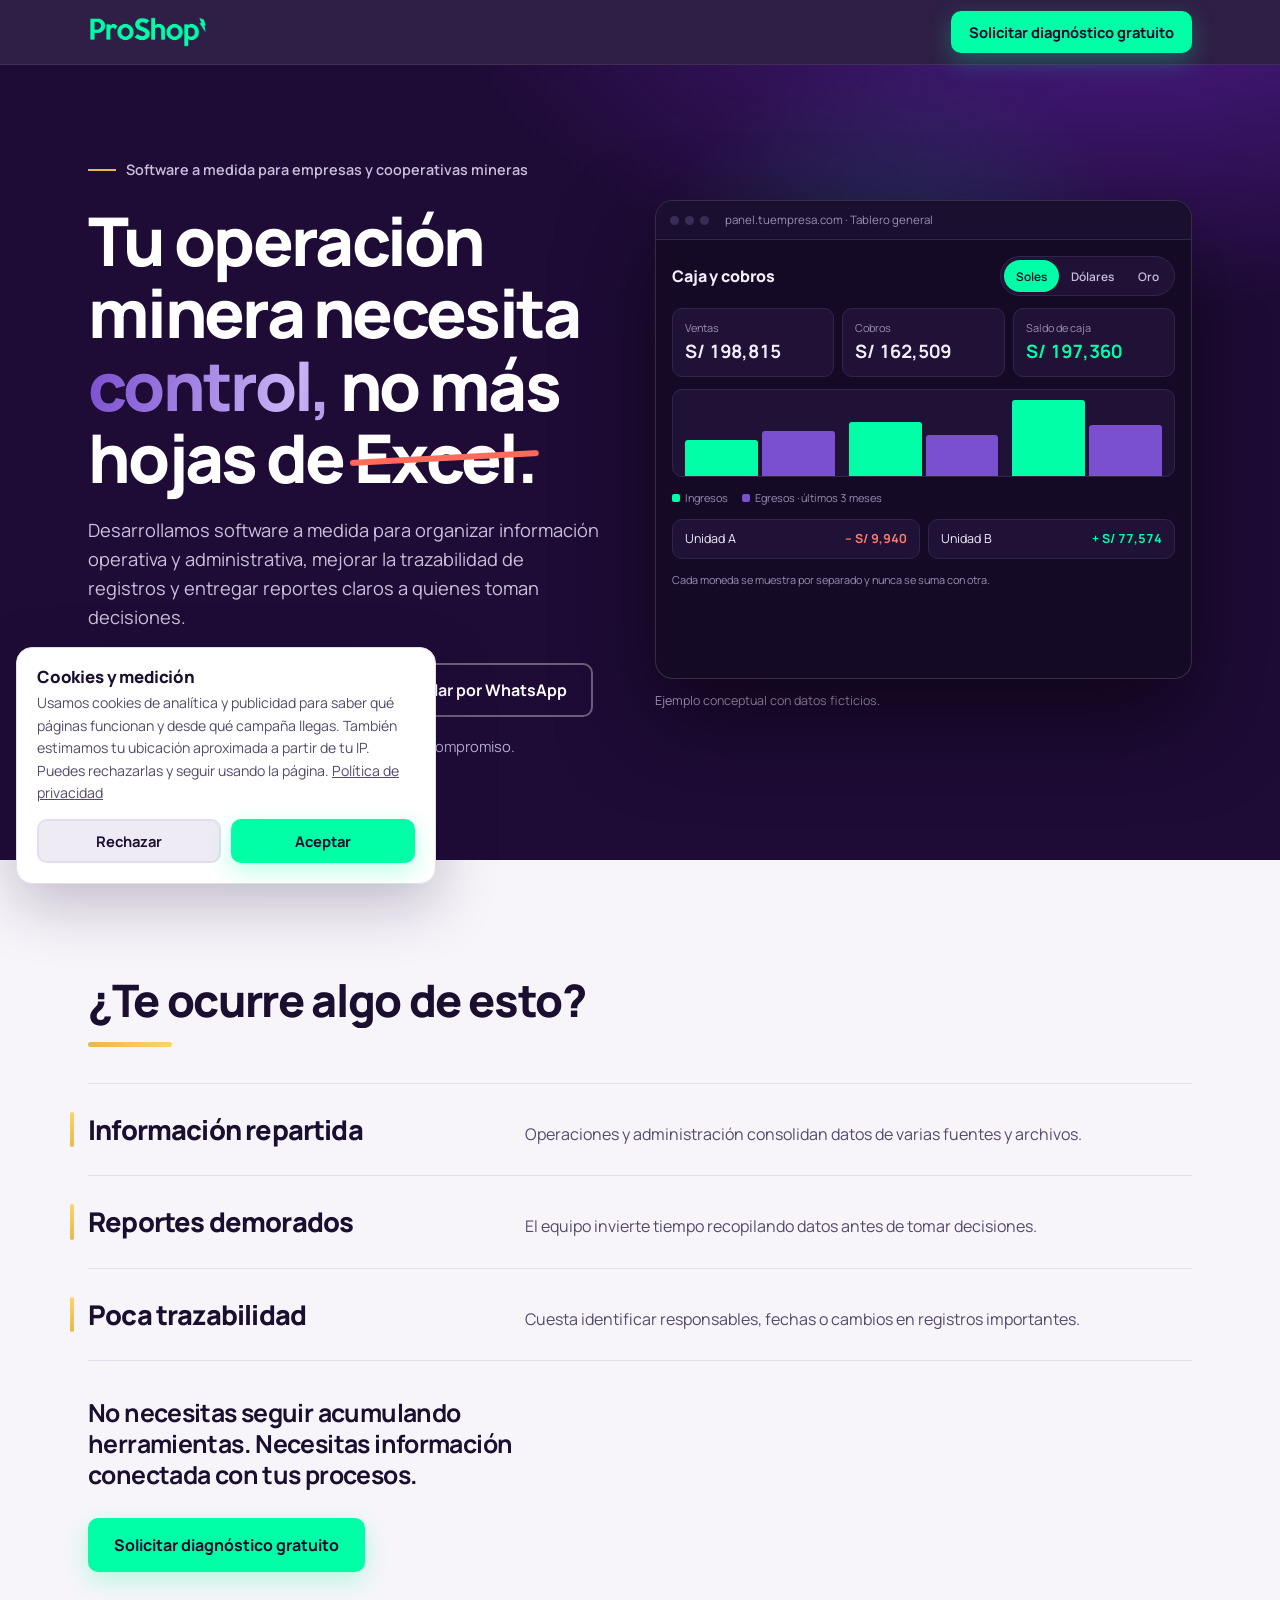
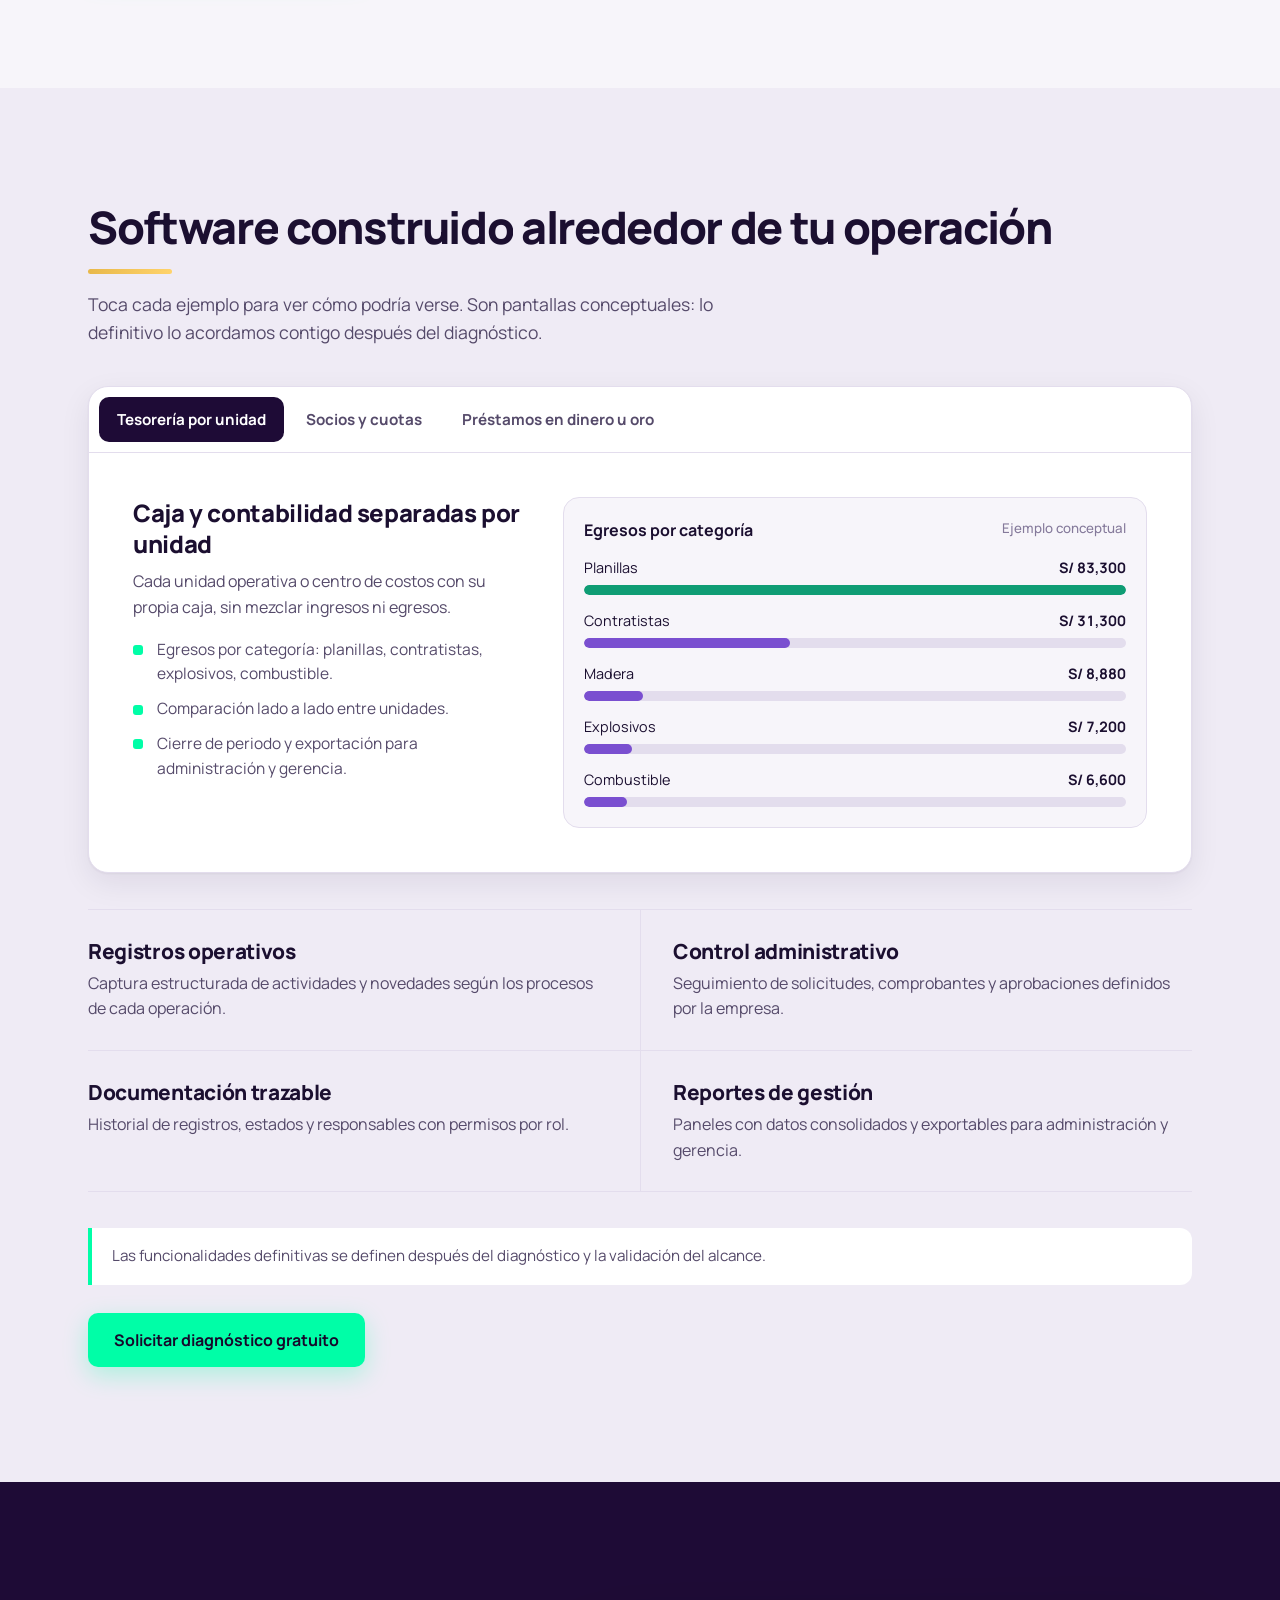
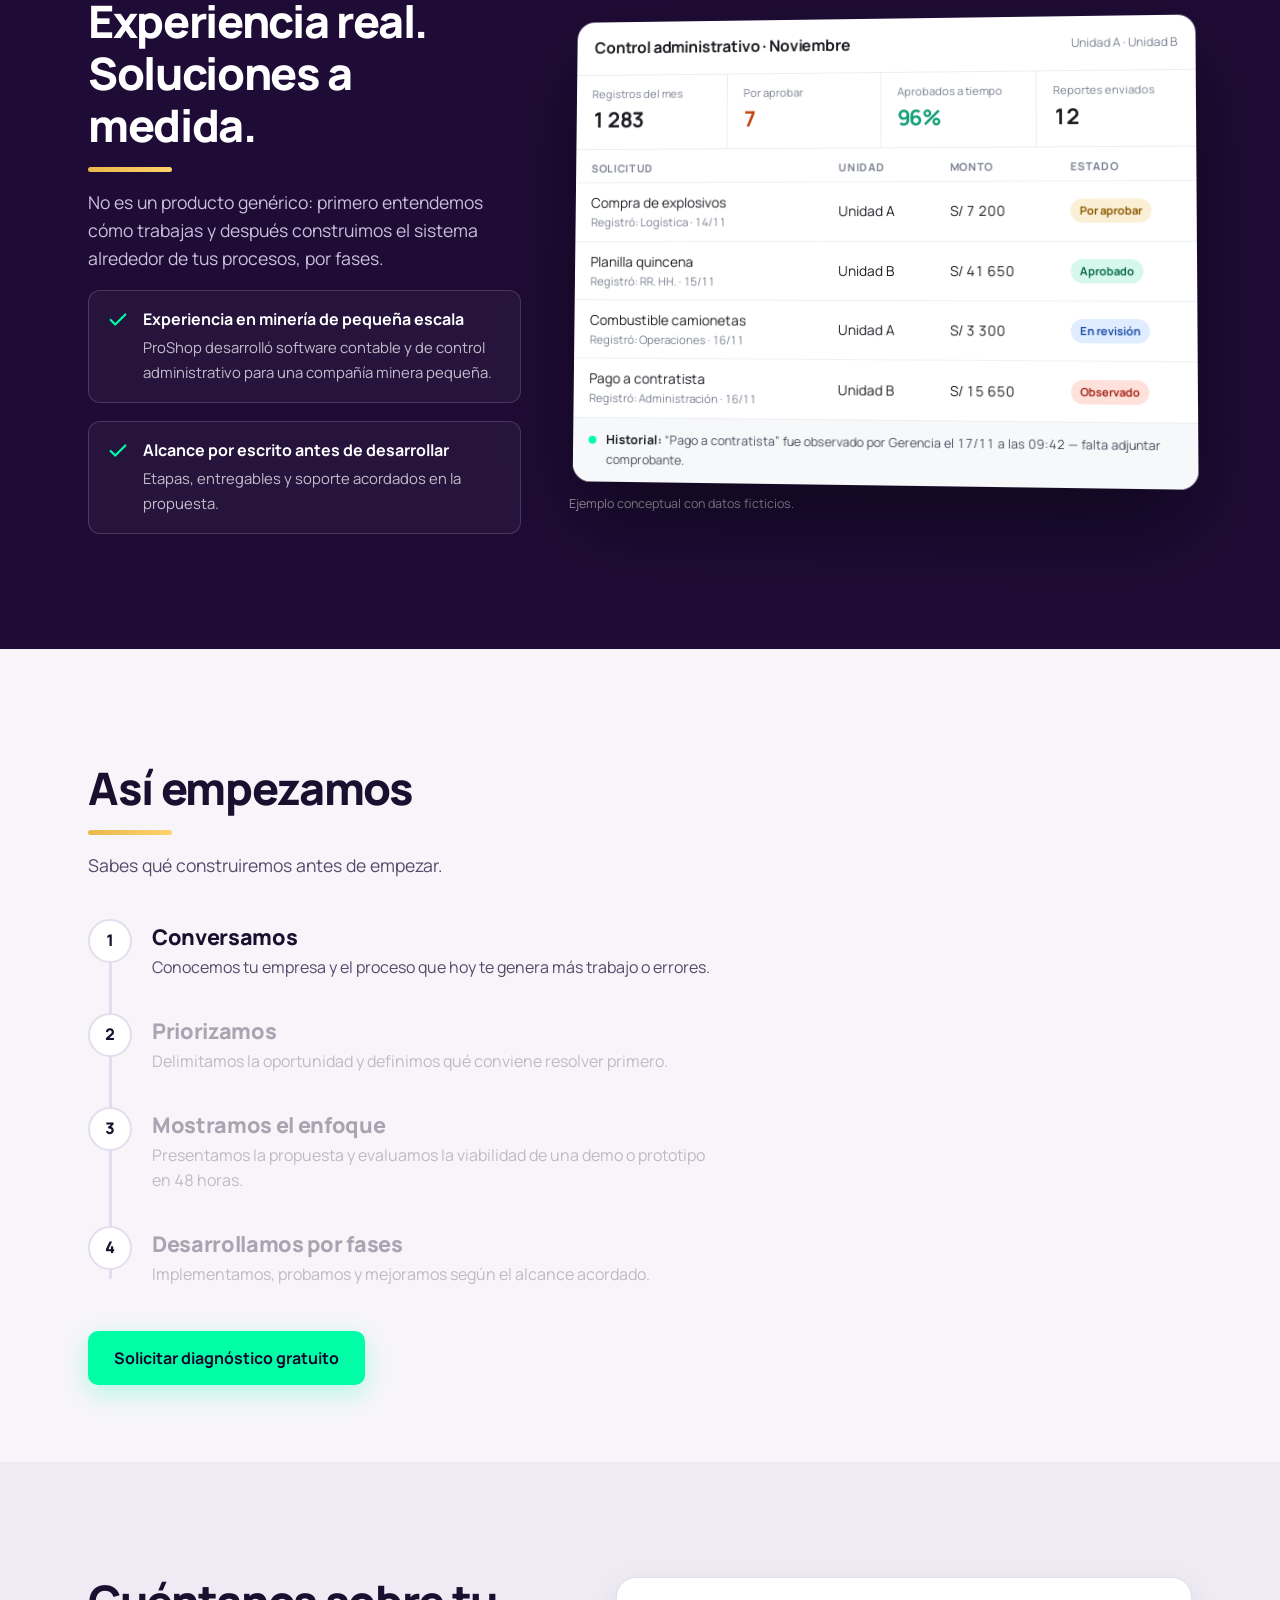
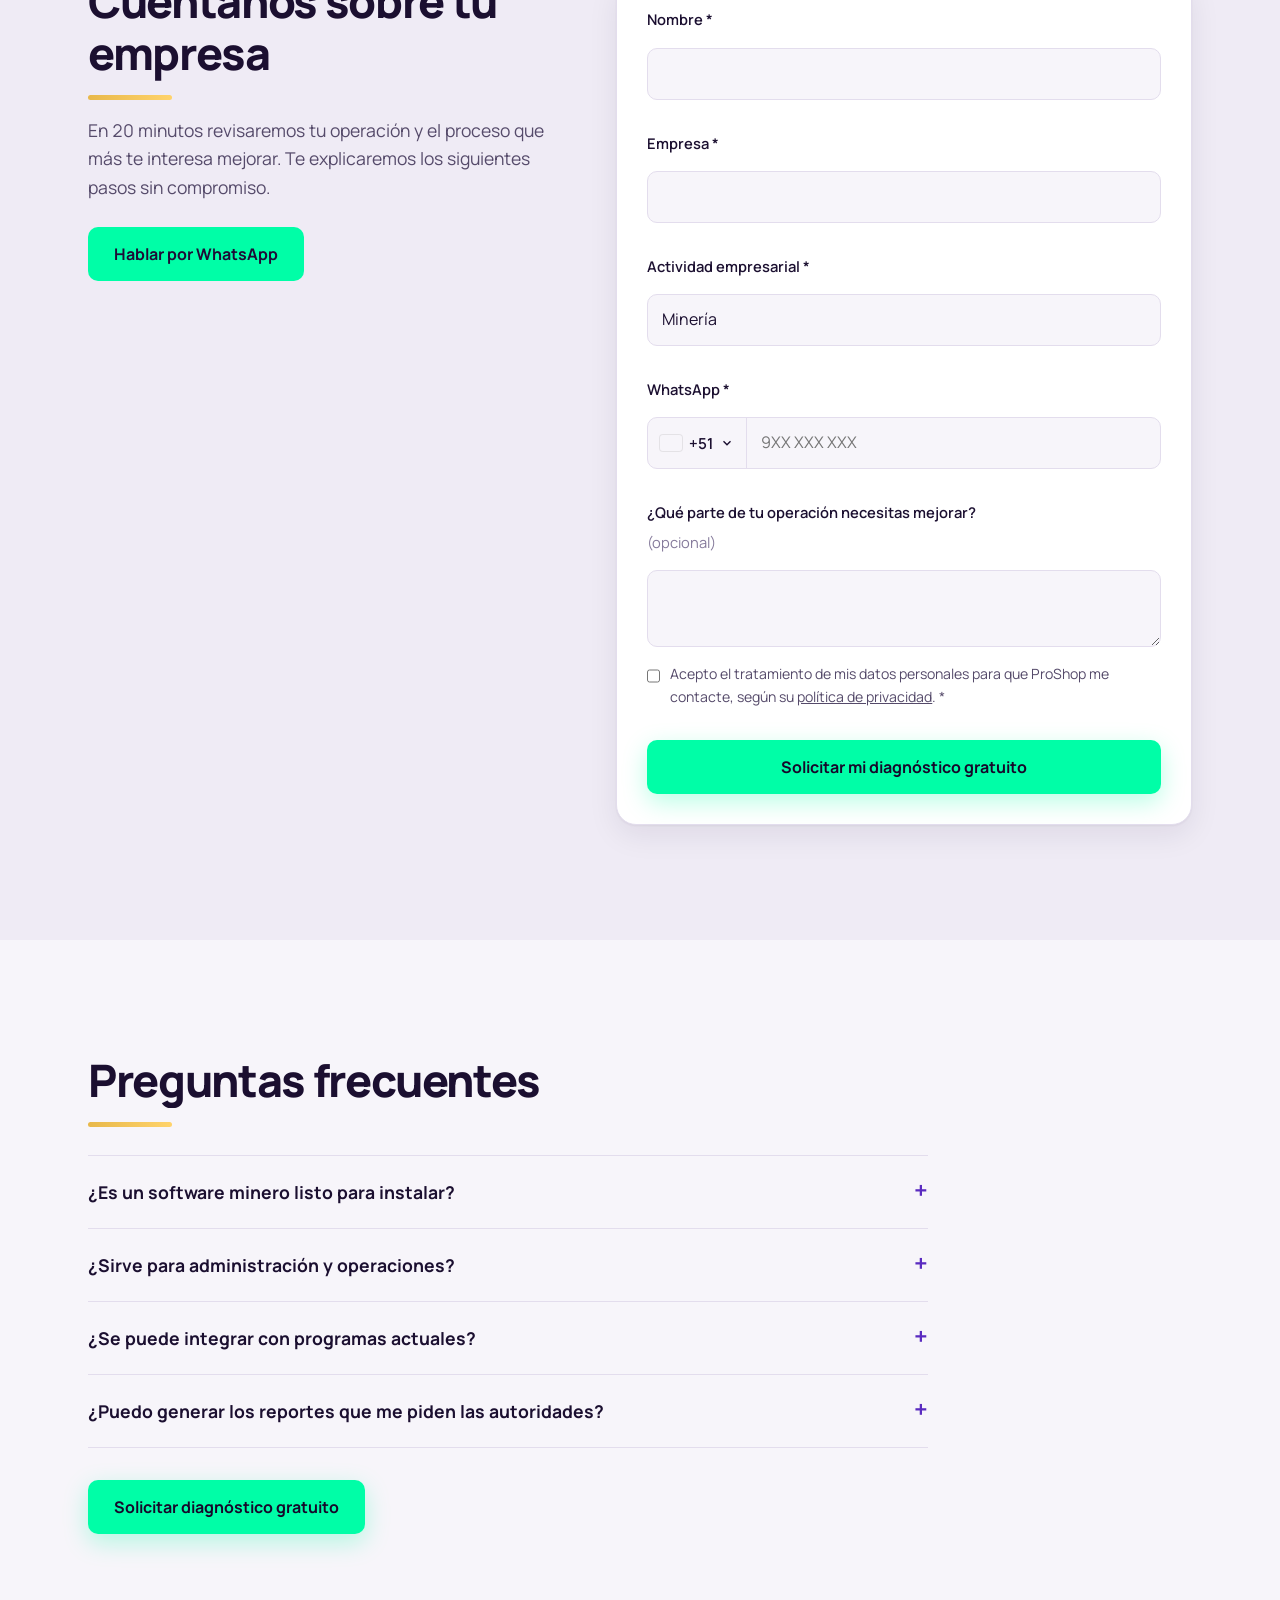
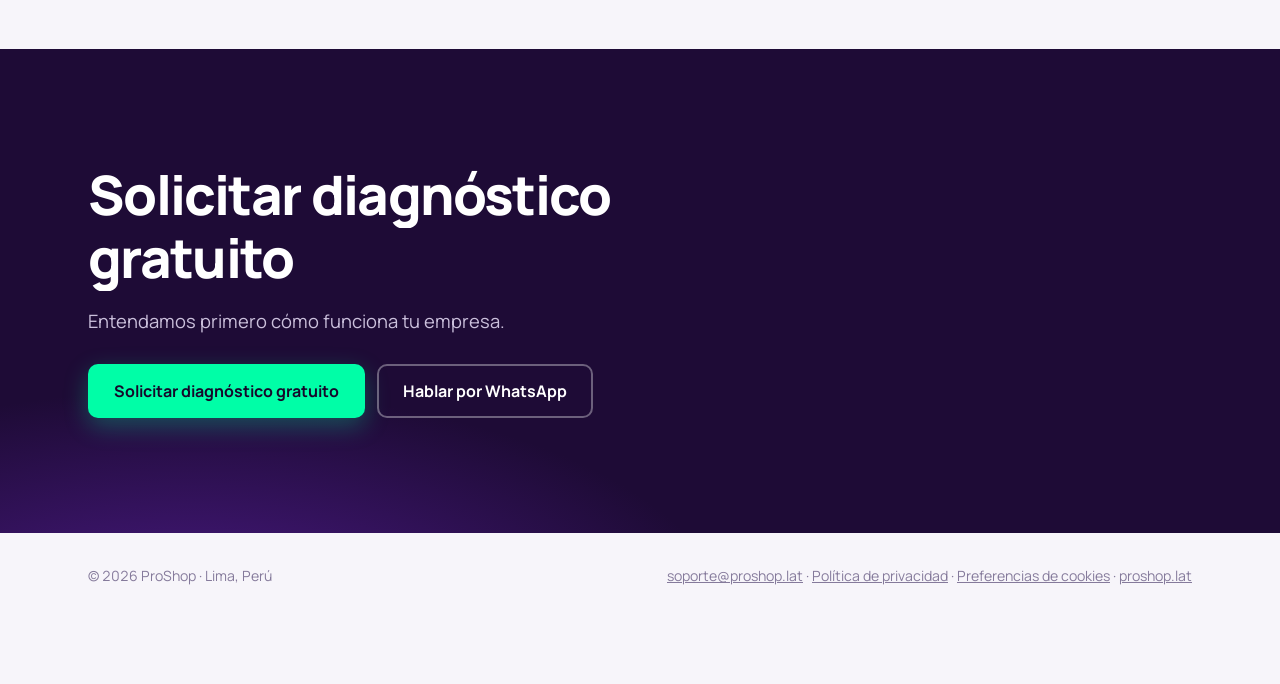
==== landing-mineria/site/index.html @ d6c827fb "Transporte: caso real GoBot; paleta oficial (#00FEA7, lila #CBC0DC) y barra superior verde simple en" ====
<!doctype html>
<html lang="es-PE">
<head>
<meta charset="utf-8">
<meta name="viewport" content="width=device-width, initial-scale=1">
<title>Software a medida para gestión de empresas mineras | ProShop Perú</title>
<meta name="description" content="Digitaliza registros, control administrativo, operaciones y reportes de tu empresa minera con software a medida. Solicita un diagnóstico gratuito.">
<link rel="canonical" href="https://landing-minerias.proshop.lat/">
<meta name="theme-color" content="#1e0b36">
<meta name="color-scheme" content="light">
<meta property="og:title" content="Software a medida para gestión de empresas mineras | ProShop Perú">
<meta property="og:description" content="Registros, control administrativo, trazabilidad y reportes para tu empresa minera. Diagnóstico gratuito de 20 minutos.">
<meta property="og:type" content="website">
<meta property="og:url" content="https://landing-minerias.proshop.lat/">
<meta property="og:locale" content="es_PE">
<link rel="icon" type="image/svg+xml" href="img/favicon.svg">
<link rel="preconnect" href="https://fonts.googleapis.com">
<link rel="preconnect" href="https://fonts.gstatic.com" crossorigin>
<link href="https://fonts.googleapis.com/css2?family=Manrope:wght@400;500;600;700;800&display=swap" rel="stylesheet">
<script>document.documentElement.classList.add('js');</script>
<script type="application/ld+json">
{"@context":"https://schema.org","@graph":[
{"@type":"Organization","name":"ProShop","url":"https://proshop.lat/","logo":"https://proshop.lat/img/logo-proshop.png","areaServed":"PE"},
{"@type":"WebPage","name":"Software a medida para gestión de empresas mineras","url":"https://landing-minerias.proshop.lat/","inLanguage":"es-PE","isPartOf":{"@type":"WebSite","url":"https://proshop.lat/"}},
{"@type":"FAQPage","mainEntity":[
{"@type":"Question","name":"¿Es un software minero listo para instalar?","acceptedAnswer":{"@type":"Answer","text":"No es una solución genérica: evaluamos procesos y proponemos un sistema adaptado a cada empresa."}},
{"@type":"Question","name":"¿Sirve para administración y operaciones?","acceptedAnswer":{"@type":"Answer","text":"Podemos definir módulos para ambas áreas según prioridades, accesos y datos disponibles."}},
{"@type":"Question","name":"¿Se puede integrar con programas actuales?","acceptedAnswer":{"@type":"Answer","text":"La factibilidad depende de los programas existentes y de sus mecanismos de integración."}},
{"@type":"Question","name":"¿Puedo generar los reportes que me piden las autoridades?","acceptedAnswer":{"@type":"Answer","text":"Sí, diseñamos reportes con la información y el formato que necesitas presentar. En el diagnóstico revisamos cuáles son y los incluimos en el alcance."}}]}]}
</script>
<style>
:root{
  color-scheme: light;
  --purple:#1e0b36; --purple-2:#2c1052; --purple-3:#4b1a86;
  --paper:light-dark(#f7f5fa,#150a26); --paper-2:light-dark(#efebf5,#1b0f30);
  --card:light-dark(#ffffff,#1f1236); --ink:light-dark(#1b0f30,#f3eefa);
  --ink-2:light-dark(#554a6a,#c7bcd9); --ink-3:light-dark(#857a9b,#9a8eb2);
  --rule:light-dark(#e3dded,#31254a);
  --accent:#00fea7; --accent-ink:light-dark(#5a2bc0,#00fea7); --on-accent:#16082b;
  --mint:light-dark(#0f9d74,#00fea7); --danger:light-dark(#c0392b,#ff7a6b);
  --gold:light-dark(#9a6b00,#f0c25a); --gold-fill:#e8b84a;
  --sans:'Manrope',system-ui,-apple-system,'Segoe UI',sans-serif;
  --shell:1200px; --gutter:clamp(20px,4vw,48px); --sec-y:clamp(64px,9vw,120px);
  --r-card:16px; --r-md:12px; --r-btn:10px; --r-pill:999px;
  --sombra:0 1px 2px rgba(30,11,54,.05),0 10px 30px rgba(30,11,54,.08);
  --ease:cubic-bezier(.2,.7,.2,1);
}
*{box-sizing:border-box;margin:0}
html{scroll-behavior:smooth;scroll-padding-top:76px}
body{font-family:var(--sans);background:var(--paper);color:var(--ink);line-height:1.6;-webkit-font-smoothing:antialiased;font-variant-numeric:tabular-nums}
img,svg{max-width:100%;display:block}
a{color:inherit}
.hero-grid>*,.form-wrap>*,.panel>*,.trust-grid>*{min-width:0}
.shell{max-width:var(--shell);margin:0 auto;padding:0 var(--gutter)}
section{padding:var(--sec-y) 0}
h1,h2,h3{line-height:1.08;letter-spacing:-.03em;font-weight:800}
h1{font-size:clamp(2.3rem,5.6vw,4.2rem);letter-spacing:-.04em}
h2{font-size:clamp(1.8rem,3.8vw,2.8rem);margin-bottom:16px}
h3{font-size:1.12rem;letter-spacing:-.015em;line-height:1.3}
.lead{color:var(--ink-2);font-size:1.1rem;max-width:60ch}
.btn{display:inline-flex;align-items:center;justify-content:center;gap:8px;font:700 1rem var(--sans);padding:14px 24px;border-radius:var(--r-btn);border:2px solid transparent;cursor:pointer;text-decoration:none;transition:transform .18s var(--ease),box-shadow .18s,background .18s;min-height:48px}
.btn:hover{transform:translateY(-2px)}
.btn:active{transform:translateY(0)}
:focus-visible{outline:3px solid var(--accent);outline-offset:3px}
.btn-primary{background:var(--accent);color:var(--on-accent);box-shadow:0 8px 24px rgba(0,254,167,.28)}
.btn-primary:hover{box-shadow:0 12px 32px rgba(0,254,167,.4)}
.btn-ghost{border-color:rgba(255,255,255,.35);color:#fff}
.btn-ghost:hover{background:rgba(255,255,255,.08)}
.btn-wa{background:#00fea7;color:#1e0b36}
.btn[disabled]{opacity:.6;cursor:progress;transform:none}

/* ---------- header ---------- */
header.top{position:sticky;top:0;z-index:50;background:rgba(30,11,54,.92);backdrop-filter:blur(10px);border-bottom:1px solid rgba(255,255,255,.08)}
.top .shell{display:flex;align-items:center;justify-content:space-between;height:64px}
.top img{height:30px;width:auto}
.top .btn{padding:9px 16px;min-height:40px;font-size:.92rem}

/* ---------- hero ---------- */
.hero{background:radial-gradient(1100px 520px at 88% -10%,var(--purple-3),transparent 62%),var(--purple);color:#fff;padding:clamp(48px,7vw,88px) 0 clamp(56px,8vw,104px);overflow:hidden}
.hero-grid{display:grid;gap:56px;grid-template-columns:1fr 1.05fr;align-items:center}
.hero .tag{display:inline-flex;align-items:center;gap:10px;font-size:.9rem;font-weight:600;color:#cbc0dc;margin-bottom:22px}
.hero .tag::before{content:"";width:28px;height:2px;background:var(--gold-fill)}
.hero p.sub{margin:22px 0 30px;color:#cbc0dc;font-size:1.14rem;max-width:52ch}
.cta-row{display:flex;flex-wrap:wrap;gap:12px}
.micro{margin-top:18px;font-size:.92rem;color:#b9abd2}

/* hero stage: Excel -> tablero */
.stage{position:relative;width:100%;aspect-ratio:1.12/1;min-height:360px}
.dash,.chaos{position:absolute;inset:0;border-radius:18px;overflow:hidden}
.dash{background:#150a26;border:1px solid rgba(255,255,255,.14);box-shadow:0 40px 90px rgba(0,0,0,.5);color:#f3eefa;display:flex;flex-direction:column}
.bar{display:flex;align-items:center;gap:6px;padding:10px 14px;background:#1b0f30;border-bottom:1px solid #31254a;flex:none}
.bar i{width:9px;height:9px;border-radius:50%;background:#3a2c57}
.bar span{margin-left:10px;color:#9a8eb2;font-size:.72rem}
.dash-body{padding:16px;display:grid;gap:12px;flex:1;align-content:start}
.dash-head{display:flex;justify-content:space-between;align-items:center;gap:10px;flex-wrap:wrap}
.dash-head h2{font-size:1rem;margin:0;letter-spacing:-.01em}
.seg{display:inline-flex;background:#1f1236;border:1px solid #31254a;border-radius:var(--r-pill);padding:3px}
.seg button{font:600 .74rem var(--sans);color:#c7bcd9;background:none;border:0;border-radius:var(--r-pill);padding:6px 12px;cursor:pointer;min-height:32px;transition:background .2s,color .2s}
.seg button[aria-pressed="true"]{background:var(--accent);color:var(--on-accent)}
.seg button[data-cur="oro"][aria-pressed="true"]{background:var(--gold-fill)}
.kpis{display:grid;grid-template-columns:repeat(3,1fr);gap:8px}
.kpi{background:#1f1236;border:1px solid #31254a;border-radius:10px;padding:10px 12px}
.kpi small{display:block;color:#9a8eb2;font-size:.68rem}
.kpi b{font-size:clamp(.92rem,1.5vw,1.15rem);display:block;white-space:nowrap}
.kpi b.pos{color:var(--accent)}
.kpi b.au{color:var(--gold-fill)}
.chart{display:flex;align-items:flex-end;gap:14px;height:88px;padding:10px 12px 0;background:#1f1236;border:1px solid #31254a;border-radius:10px}
.chart div{flex:1;display:flex;gap:4px;align-items:flex-end;height:100%}
.chart span{flex:1;border-radius:3px 3px 0 0;background:var(--accent);height:0;transition:height .9s var(--ease)}
.chart span+span{background:#7a4fd0}
.units{display:grid;grid-template-columns:1fr 1fr;gap:8px}
.unit{display:flex;justify-content:space-between;gap:8px;background:#1f1236;border:1px solid #31254a;border-radius:10px;padding:9px 12px;font-size:.78rem}
.unit em{font-style:normal;font-weight:700;color:var(--accent)}
.unit em.neg{color:#ff7a6b}
.note-dash{font-size:.68rem;color:#9a8eb2}
.legend{display:flex;gap:14px;font-size:.68rem;color:#9a8eb2}
.legend i{display:inline-block;width:8px;height:8px;border-radius:2px;margin-right:5px;background:var(--accent)}
.legend i+i,.legend span+span i{background:#7a4fd0}

.chaos{display:none;background:#f4f2ee;color:#2a2a2a;border:1px solid #cfcac1;box-shadow:0 30px 70px rgba(0,0,0,.4);font:500 .72rem/1.35 Calibri,'Segoe UI',Arial,sans-serif;z-index:2}
.js .chaos{display:block}
.stage.play .chaos{animation:wipe 1.25s var(--ease) .9s forwards}
.chaos .xl-bar{background:#217346;color:#fff;padding:7px 12px;font-weight:600;display:flex;justify-content:space-between}
.chaos table{border-collapse:collapse;width:100%;table-layout:fixed}
.chaos th{background:#e6e3dc;border:1px solid #cfcac1;font-weight:600;padding:3px;color:#555}
.chaos td{border:1px solid #d6d1c7;padding:4px 6px;white-space:nowrap;overflow:hidden;text-overflow:ellipsis}
.chaos td.n{text-align:right}
.chaos .ref{color:#c0392b;font-weight:700}
.stage.play .chaos .ref{animation:shake .35s linear 0s 3}
.chaos .hl{background:#fff2a8}
.chaos .red{background:#ffd9d4}
.chaos .gr{background:#d9ecd9}
.chaos .sticky{position:absolute;right:16px;bottom:18px;width:150px;background:#ffe36e;color:#4a3b00;padding:10px 12px;font:600 .78rem/1.3 'Segoe UI',Arial,sans-serif;box-shadow:3px 6px 12px rgba(0,0,0,.25);transform:rotate(4deg)}
.chaos .sticky2{right:auto;left:18px;bottom:46px;transform:rotate(-3deg);background:#ffc6bf;color:#5b1810}
.scan{display:none}
.js .scan{display:block;position:absolute;top:-4%;bottom:-4%;left:0;width:3px;background:var(--accent);box-shadow:0 0 24px 6px rgba(0,254,167,.7);z-index:3;opacity:0}
.stage.play .scan{animation:scan 1.25s var(--ease) .9s forwards}
@keyframes wipe{to{clip-path:inset(0 0 0 100%)}}
@keyframes scan{0%{left:0;opacity:1}95%{opacity:1}100%{left:100%;opacity:0}}
/* vuelta: la línea regresa de derecha a izquierda y el Excel reaparece */
.stage.back .chaos{animation:unwipe 1.25s var(--ease) forwards}
.stage.back .scan{animation:scanback 1.25s var(--ease) forwards}
@keyframes unwipe{from{clip-path:inset(0 0 0 100%)}to{clip-path:inset(0 0 0 0)}}
@keyframes scanback{0%{left:100%;opacity:1}95%{opacity:1}100%{left:0;opacity:0}}
@keyframes shake{0%,100%{transform:translateX(0)}25%{transform:translateX(-1.5px)}75%{transform:translateX(1.5px)}}
.js .chaos{clip-path:inset(0 0 0 0)}
.stage-cap{margin-top:12px;font-size:.78rem;color:#b9abd2}

/* ---------- problems ---------- */
.problems{display:grid;gap:0;margin-top:36px;border-top:1px solid var(--rule)}
.prob{display:grid;grid-template-columns:minmax(0,.9fr) minmax(0,1.4fr) auto;gap:24px;align-items:baseline;padding:28px 0;border-bottom:1px solid var(--rule)}
.prob h3{font-size:clamp(1.25rem,2.2vw,1.7rem);letter-spacing:-.03em}
.prob p{color:var(--ink-2)}
.prob .cell{font:600 .8rem 'Consolas','Courier New',monospace;color:var(--danger);border:1px solid var(--danger);padding:3px 9px;border-radius:4px;white-space:nowrap}
.closing{margin-top:36px;font-weight:700;font-size:clamp(1.2rem,2.2vw,1.55rem);max-width:30ch;letter-spacing:-.025em;line-height:1.25}

/* ---------- explorer ---------- */
.alt{background:var(--paper-2)}
.explorer{margin-top:40px;background:var(--card);border:1px solid var(--rule);border-radius:20px;box-shadow:var(--sombra);overflow:hidden}
.tabs{display:flex;gap:4px;padding:10px;border-bottom:1px solid var(--rule);overflow-x:auto;scrollbar-width:none}
.tabs button{font:700 .95rem var(--sans);padding:12px 18px;border-radius:var(--r-btn);border:0;background:none;color:var(--ink-2);cursor:pointer;white-space:nowrap;min-height:44px;transition:background .2s,color .2s}
.tabs button[aria-selected="true"]{background:var(--purple);color:#fff}
.panel{display:grid;grid-template-columns:.8fr 1.2fr;gap:40px;padding:clamp(22px,4vw,44px);align-items:start}
.panel[hidden]{display:none}
.panel h3{font-size:1.5rem;margin-bottom:10px}
.panel p{color:var(--ink-2)}
.panel ul{list-style:none;padding:0;margin-top:16px;display:grid;gap:10px}
.panel li{padding-left:24px;position:relative;color:var(--ink-2);font-size:.97rem}
.panel li::before{content:"";position:absolute;left:0;top:.55em;width:10px;height:10px;border-radius:3px;background:var(--accent)}
.sim{background:var(--paper);border:1px solid var(--rule);border-radius:var(--r-card);padding:20px}
.sim-title{font-weight:700;margin-bottom:12px;display:flex;justify-content:space-between;gap:8px;flex-wrap:wrap}
.sim-title small{font-weight:500;color:var(--ink-3)}
.bars-h{display:grid;gap:14px}
.bh{display:grid;gap:6px;font-size:.9rem}
.bh-top{display:flex;justify-content:space-between;gap:8px}
.bh-top b{font-weight:700}
.track{height:10px;border-radius:99px;background:var(--rule);overflow:hidden}
.fill{height:100%;width:0;border-radius:99px;background:var(--mint);transition:width 1s var(--ease)}
.fill.au{background:var(--gold-fill)}
.fill.wa{background:#7a4fd0}
.loan-form{display:grid;grid-template-columns:repeat(2,1fr);gap:12px}
.loan-form label{display:grid;gap:5px;font-weight:600;font-size:.82rem}
.loan-form input,.loan-form select{font:inherit;padding:10px 12px;border-radius:var(--r-btn);border:1px solid var(--rule);background:var(--card);color:var(--ink);min-height:44px;width:100%}
.sum{display:grid;grid-template-columns:repeat(3,1fr);gap:10px;margin:16px 0 8px}
.sum div{background:var(--card);border:1px solid var(--rule);border-radius:10px;padding:10px 12px}
.sum small{display:block;font-size:.72rem;color:var(--ink-3)}
.sum b{font-size:1.02rem;font-variant-numeric:tabular-nums}
.sum b.au{color:var(--gold)}
.tbl{width:100%;border-collapse:collapse;font-size:.85rem}
.tbl th{text-align:right;font-weight:600;color:var(--ink-3);padding:6px 4px;border-bottom:1px solid var(--rule)}
.tbl th:first-child,.tbl td:first-child{text-align:left}
.tbl td{text-align:right;padding:7px 4px;border-bottom:1px solid var(--rule)}
.tbl tbody tr{animation:rowin .4s var(--ease) both}
@keyframes rowin{from{opacity:0;transform:translateY(6px)}to{opacity:1;transform:none}}
.concept{margin-top:12px;font-size:.78rem;color:var(--ink-3)}
.note{margin-top:36px;padding:16px 20px;border-left:4px solid var(--accent);background:var(--card);border-radius:0 var(--r-md) var(--r-md) 0;color:var(--ink-2);font-size:.95rem}

/* ---------- modules ---------- */
.mods{display:grid;grid-template-columns:repeat(2,1fr);gap:0;margin-top:36px;border-top:1px solid var(--rule)}
.mod{padding:28px 32px 28px 0;border-bottom:1px solid var(--rule)}
.mod:nth-child(even){padding:28px 0 28px 32px;border-left:1px solid var(--rule)}
.mod h3{font-size:1.3rem;margin-bottom:6px}
.mod p{color:var(--ink-2)}

/* ---------- trust ---------- */
.trust{background:var(--purple);color:#fff}
.trust .lead{color:#cbc0dc}
.trust-grid{display:grid;grid-template-columns:1.2fr .8fr;gap:56px;align-items:center}
.trust ul{list-style:none;padding:0;display:grid;gap:14px}
.trust li{display:flex;gap:14px;align-items:flex-start;padding:16px 18px;border:1px solid rgba(255,255,255,.14);border-radius:var(--r-md);color:#e6ddf5}
.trust li svg{flex:none;width:22px;height:22px;color:var(--accent);margin-top:2px}
.badge{display:inline-block;margin-top:22px;font-size:.8rem;padding:6px 14px;border-radius:var(--r-pill);border:1px solid rgba(255,255,255,.25);color:#cbc0dc}

/* ---------- timeline ---------- */
.timeline{position:relative;margin-top:44px;display:grid;gap:36px;padding-left:64px}
.timeline::before,.timeline .line{content:"";position:absolute;left:21px;top:8px;bottom:8px;width:3px;border-radius:3px}
.timeline::before{background:var(--rule)}
.timeline .line{background:var(--accent);height:0;bottom:auto;transition:height .15s linear}
.tstep{position:relative}
.tstep .n{position:absolute;left:-64px;top:-4px;width:44px;height:44px;border-radius:50%;background:var(--card);border:2px solid var(--rule);display:grid;place-items:center;font-weight:800;transition:background .3s,border-color .3s,color .3s}
.tstep.on .n{background:var(--accent);border-color:var(--accent);color:var(--on-accent)}
.tstep h3{font-size:1.35rem;margin-bottom:4px}
.tstep p{color:var(--ink-2);max-width:56ch}

/* ---------- form ---------- */
.form-wrap{display:grid;grid-template-columns:.9fr 1.1fr;gap:56px;align-items:start}
form,.thanks{background:var(--card);border:1px solid var(--rule);border-radius:20px;padding:30px;box-shadow:var(--sombra)}
form{display:grid;gap:16px}
label{font-weight:600;font-size:.92rem;display:grid;gap:6px}
label .opt{font-weight:400;color:var(--ink-3)}
form input,form select,form textarea{font:inherit;padding:12px 14px;border-radius:var(--r-btn);border:1px solid var(--rule);background:var(--paper);color:var(--ink);width:100%;min-height:48px;transition:border-color .2s,box-shadow .2s}
form input:focus,form textarea:focus{border-color:var(--accent);box-shadow:0 0 0 3px rgba(0,254,167,.25);outline:none}
textarea{min-height:96px;resize:vertical}
form input[aria-invalid="true"]{border-color:var(--danger)}
.check{display:flex;gap:10px;align-items:flex-start;font-weight:400;font-size:.88rem;color:var(--ink-2)}
.check input{width:20px;min-height:20px;margin-top:3px;accent-color:#00fea7}
.err{color:var(--danger);font-size:.84rem;min-height:0}
.hp{position:absolute;left:-9999px;width:1px;height:1px;overflow:hidden}
.msg{padding:14px 16px;border-radius:var(--r-md);font-size:.95rem;display:none}
.msg.bad{display:block;background:rgba(192,57,43,.1);border:1px solid var(--danger)}
.thanks[hidden]{display:none}
.thanks h3{font-size:1.6rem;margin-bottom:8px}
.thanks p{color:var(--ink-2);margin-bottom:18px}
.thanks ol{margin:0 0 22px 20px;color:var(--ink-2);display:grid;gap:6px}
.wa-side{margin-top:26px}
.checkmark{width:56px;height:56px;margin-bottom:16px}
.checkmark circle{fill:none;stroke:var(--mint);stroke-width:3;stroke-dasharray:151;stroke-dashoffset:151;animation:draw .6s var(--ease) forwards}
.checkmark path{fill:none;stroke:var(--mint);stroke-width:4;stroke-linecap:round;stroke-linejoin:round;stroke-dasharray:40;stroke-dashoffset:40;animation:draw .4s var(--ease) .5s forwards}
@keyframes draw{to{stroke-dashoffset:0}}

/* ---------- faq ---------- */
.faq{max-width:840px}
details{border-bottom:1px solid var(--rule);padding:0}
details:first-of-type{border-top:1px solid var(--rule)}
summary{cursor:pointer;font-weight:700;font-size:1.1rem;padding:22px 0;list-style:none;display:flex;justify-content:space-between;gap:16px}
summary::-webkit-details-marker{display:none}
summary::after{content:"+";font-size:1.5rem;line-height:1;color:var(--accent-ink);transition:transform .25s var(--ease)}
details[open] summary::after{transform:rotate(45deg)}
details p{padding:0 0 22px;color:var(--ink-2);max-width:62ch}

/* ---------- final ---------- */
.last{background:radial-gradient(900px 400px at 15% 120%,var(--purple-3),transparent 60%),var(--purple);color:#fff}
.last h2{font-size:clamp(2rem,4.6vw,3.4rem);max-width:16ch}
.last p{color:#cbc0dc;margin:10px 0 28px;font-size:1.15rem}
footer{padding:32px 0 96px;color:var(--ink-3);font-size:.88rem}
footer .shell{display:flex;flex-wrap:wrap;gap:12px 28px;justify-content:space-between}

.sticky-cta{position:fixed;left:0;right:0;bottom:0;z-index:60;display:none;gap:10px;padding:10px 14px;background:rgba(30,11,54,.96);backdrop-filter:blur(8px);border-top:1px solid rgba(255,255,255,.12);transition:transform .3s var(--ease)}
.sticky-cta.hide{transform:translateY(110%)}
.sticky-cta .btn{flex:1;padding:12px 10px;font-size:.95rem}

/* ---------- banner de cookies ---------- */
.cookie{position:fixed;left:16px;bottom:16px;z-index:70;max-width:420px;background:var(--card);color:var(--ink);border:1px solid var(--rule);border-radius:var(--r-card);box-shadow:0 20px 60px rgba(30,11,54,.25);padding:20px;display:none}
.cookie.show{display:block;animation:rowin .35s var(--ease) both}
.cookie h2{font-size:1.05rem;margin:0 0 6px;letter-spacing:-.01em}
.cookie p{font-size:.88rem;color:var(--ink-2);margin-bottom:14px}
.cookie .row{display:flex;gap:10px}
.cookie .btn{flex:1;padding:10px 14px;min-height:44px;font-size:.92rem}
.cookie .btn-no{background:var(--paper-2);color:var(--ink);border-color:var(--rule)}
.linkish{background:none;border:0;font:inherit;color:inherit;text-decoration:underline;cursor:pointer;padding:0}
@media (max-width:640px){.cookie{left:10px;right:10px;bottom:80px;max-width:none}}
@media (max-width:960px){
  .hero-grid,.form-wrap,.panel,.trust-grid{grid-template-columns:minmax(0,1fr)}
  .stage{min-height:430px}
  .prob{grid-template-columns:1fr;gap:8px}
  .prob .cell{justify-self:start}
  .mods{grid-template-columns:1fr}
  .mod,.mod:nth-child(even){padding:24px 0;border-left:0}
}
@media (max-width:640px){
  .sticky-cta{display:flex}
  .top .btn{display:none}
  .cta-row .btn{width:100%}
  .seg button{padding:6px 9px;font-size:.7rem}
  .dash-body{padding:12px;gap:10px}
  .kpis{grid-template-columns:1fr 1fr 1fr;gap:6px}
  .kpi b{font-size:.86rem}
  .kpi{padding:8px}
  .units{grid-template-columns:1fr}
  .loan-form,.sum{grid-template-columns:1fr 1fr}
  .sum{grid-template-columns:1fr}
  .timeline{padding-left:56px}.tstep .n{left:-56px;width:40px;height:40px}.timeline::before,.timeline .line{left:18px}
  form,.thanks{padding:22px}
  .chaos .sticky{width:120px;font-size:.68rem}
}
@media (prefers-reduced-motion:reduce){
  *,*::before,*::after{animation-duration:.01ms!important;animation-delay:0s!important;transition-duration:.01ms!important;scroll-behavior:auto!important}
  .js .chaos,.js .scan{display:none}
}

:root{--ox:#00fea7}
/* REVISIÓN · panel operativo en Experiencia + arreglos generales */
.trust-grid{grid-template-columns:minmax(0,.82fr) minmax(0,1.18fr);gap:48px}
.trust .lead{margin-bottom:18px}
.proof{display:flex;gap:14px;align-items:flex-start;margin-top:18px;padding:16px 18px;border:1px solid rgba(255,255,255,.16);border-radius:var(--r-md);background:rgba(255,255,255,.04)}
.proof svg{flex:none;width:22px;height:22px;color:var(--ox);margin-top:2px}
.proof b{color:#fff;display:block;margin-bottom:2px}
.proof span{color:rgba(255,255,255,.72);font-size:.93rem}
.ops{background:#fff;color:#1b1d22;border-radius:18px;box-shadow:0 40px 90px rgba(0,0,0,.45);overflow:hidden;font-size:.86rem}
.ops-top{display:flex;justify-content:space-between;align-items:center;gap:12px;padding:14px 18px;border-bottom:1px solid #eceef2}
.ops-top b{font-size:1rem;letter-spacing:-.01em}
.ops-top small{color:#7a8090;font-size:.75rem}
.ops-kpis{display:grid;grid-template-columns:repeat(4,1fr);border-bottom:1px solid #eceef2}
.ops-kpis div{padding:12px 16px;border-right:1px solid #eceef2}
.ops-kpis div:last-child{border-right:0}
.ops-kpis small{display:block;color:#7a8090;font-size:.7rem;line-height:1.3}
.ops-kpis b{display:block;font-size:1.35rem;letter-spacing:-.02em;margin-top:2px}
.ops-kpis b.good{color:#0f9d74}.ops-kpis b.warn{color:#c2410c}
.ops table{width:100%;border-collapse:collapse}
.ops th{font-size:.68rem;text-transform:uppercase;letter-spacing:.06em;color:#7a8090;font-weight:700;text-align:left;padding:10px 16px 6px}
.ops td{padding:9px 16px;border-top:1px solid #f0f1f4;vertical-align:middle}
.ops td small{display:block;color:#7a8090;font-size:.72rem}
.ops .tag-s{display:inline-block;font-size:.7rem;font-weight:700;padding:3px 9px;border-radius:999px;white-space:nowrap}
.tag-s.ok{background:#d6f8ec;color:#0b6b4c}.tag-s.go{background:#e0ecff;color:#1d4fa8}.tag-s.late{background:#ffe1dc;color:#a3271a}.tag-s.wait{background:#fbefd5;color:#8a5a00}
.ops .bar{height:6px;border-radius:6px;background:#eceef2;overflow:hidden;min-width:70px}
.ops .bar i{display:block;height:100%;border-radius:6px;background:var(--ox)}
.ops-foot{display:flex;gap:10px;align-items:flex-start;padding:12px 16px;background:#f7f8fa;border-top:1px solid #eceef2;font-size:.78rem;color:#4a5060}
.ops-foot b{color:#1b1d22}
.ops-dot{flex:none;width:8px;height:8px;border-radius:50%;background:var(--ox);margin-top:6px}
.ops-cap{font-size:.78rem;color:rgba(255,255,255,.6);margin-top:10px}
/* FAQ alineada con el resto de secciones */
.faq{max-width:var(--shell)}
.faq>h2,.faq>div{max-width:840px}
/* menos aire entre metodología y formulario */
#metodologia{padding-bottom:clamp(48px,6vw,80px)}
@media (max-width:960px){
  .trust-grid{grid-template-columns:1fr}
}
@media (max-width:640px){
  .ops-kpis{grid-template-columns:1fr 1fr}
  .ops-kpis div:nth-child(2){border-right:0}
  .ops-kpis div:nth-child(-n+2){border-bottom:1px solid #eceef2}
  .ops .hide-m{display:none}
  .ops td,.ops th{padding-left:12px;padding-right:12px}
}

/* MOVIMIENTO · minería (oro, brillo, energía) */
main,footer{overflow-x:clip}
.prog-au,.nugs,.spot{display:none}
@media (prefers-reduced-motion:no-preference){
  /* barra de progreso dorada */
  .prog-au{display:block;position:fixed;left:0;top:0;height:4px;width:100%;z-index:80;transform-origin:left;transform:scaleX(0);background:linear-gradient(90deg,#b8862b,#ffd36b,#00fea7);box-shadow:0 0 12px rgba(255,211,107,.7);pointer-events:none}
  /* hero: pepitas de oro que suben y foco que sigue al mouse */
  .hero{position:relative}
  .hero>.shell{position:relative;z-index:1}
  .nugs{display:block;position:absolute;inset:0;overflow:hidden;pointer-events:none;z-index:0}
  .nugs i{position:absolute;bottom:-20px;width:var(--s);height:var(--s);border-radius:50%;background:radial-gradient(circle at 35% 35%,#fff3c4,#e8b84a 55%,#9a6b00);box-shadow:0 0 10px rgba(232,184,74,.6);opacity:0;animation:rise var(--t) linear var(--d) infinite}
  @keyframes rise{0%{transform:translate(0,0);opacity:0}10%{opacity:.85}90%{opacity:.6}100%{transform:translate(var(--x),-110vh);opacity:0}}
  .spot{display:block;position:absolute;inset:0;pointer-events:none;z-index:0;background:radial-gradient(420px circle at var(--mx,70%) var(--my,30%),rgba(0,254,167,.14),transparent 60%);transition:background .1s}
  /* etiqueta */
  .mo .hero .tag{opacity:0;animation:slidein .7s var(--ease) .05s forwards}
  .mo .hero .tag::before{width:0;animation:growl .7s var(--ease) .3s forwards}
  @keyframes slidein{from{opacity:0;transform:translateX(-24px)}to{opacity:1;transform:none}}
  @keyframes growl{to{width:28px}}
  /* titular: palabras que emergen desenfocadas */
  .mo .hero h1 .w{display:inline-block;opacity:0;filter:blur(10px);transform:translateY(.5em) scale(.92);animation:emerge .8s var(--ease) forwards;animation-delay:calc(var(--i)*80ms + .2s)}
  @keyframes emerge{to{opacity:1;filter:none;transform:none}}
  .mo .hero h1 .gold{background:linear-gradient(100deg,#7a4fd0 0%,#c9b5f5 35%,#7a4fd0 55%,#9b7be0 75%,#7a4fd0 100%);background-size:250% 100%;-webkit-background-clip:text;background-clip:text;color:transparent;animation:emerge .8s var(--ease) forwards,goldrun 3.5s linear infinite;animation-delay:calc(var(--i)*80ms + .2s),1.2s}
  @keyframes goldrun{to{background-position:-250% 0}}
  .mo .hero h1 .x{position:relative}
  .mo .hero h1 .x::after{content:"";position:absolute;left:-2%;right:-2%;top:54%;height:.09em;border-radius:4px;background:#ff6b5b;transform:scaleX(0) rotate(-3deg);transform-origin:left;animation:strike .5s var(--ease) forwards;animation-delay:calc(var(--i)*80ms + 1s)}
  @keyframes strike{to{transform:scaleX(1) rotate(-3deg)}}
  .mo .hero p.sub,.mo .hero .cta-row>*,.mo .hero .micro{opacity:0;animation:up .7s var(--ease) forwards}
  .mo .hero p.sub{animation-delay:1.05s}
  .mo .hero .cta-row>*:nth-child(1){animation-delay:1.25s}
  .mo .hero .cta-row>*:nth-child(2){animation-delay:1.4s}
  .mo .hero .micro{animation-delay:1.55s}
  @keyframes up{from{opacity:0;transform:translateY(20px)}to{opacity:1;transform:none}}
  .mo .stage{animation:float 6s ease-in-out 3s infinite}
  @keyframes float{50%{transform:translateY(-10px)}}

  /* títulos de sección: palabras que suben desde una máscara + barra dorada */
  .mo main>section:not(.hero) h2 .wm{display:inline-block;overflow:hidden;vertical-align:bottom;padding-bottom:.08em}
  .mo main>section:not(.hero) h2 .wm>span{display:inline-block;transform:translateY(110%) rotate(6deg);transition:transform .8s cubic-bezier(.2,.8,.2,1);transition-delay:calc(var(--i)*60ms)}
  .mo main>section:not(.hero) h2.in .wm>span{transform:none}
  .mo main>section:not(.hero):not(.last) h2::after{content:"";display:block;height:5px;width:0;margin-top:14px;border-radius:5px;background:linear-gradient(90deg,#e8b84a,#ffd36b,#00fea7,#e8b84a);background-size:300% 100%;transition:width .9s var(--ease) .45s;animation:goldrun 4s linear infinite}
  .mo main>section:not(.hero):not(.last) h2.in::after{width:84px}
  .mo .lead,.mo .closing{opacity:0;transform:translateY(18px);transition:opacity .7s var(--ease) .3s,transform .7s var(--ease) .3s}
  .mo .lead.in,.mo .closing.in{opacity:1;transform:none}

  /* problemas: entran desde la derecha con barra dorada */
  .prob{position:relative}
  .mo .prob{opacity:0;transform:translateX(60px);transition:opacity .6s var(--ease),transform .7s cubic-bezier(.2,.9,.3,1.2);transition-delay:calc(var(--d)*140ms)}
  .mo .prob.in{opacity:1;transform:none}
  .mo .prob::before{content:"";position:absolute;left:-18px;top:28px;bottom:28px;width:4px;border-radius:4px;background:linear-gradient(#ffd36b,#e8b84a);transform:scaleY(0);transform-origin:top;transition:transform .6s var(--ease);transition-delay:calc(var(--d)*140ms + .4s)}
  .mo .prob.in::before{transform:none}
  .prob:hover h3{color:var(--accent-ink)}
  .prob h3{transition:color .2s}

  /* explorador y módulos */
  .mo .explorer{opacity:0;transform:translateY(40px) scale(.97);transition:opacity .8s var(--ease),transform .8s var(--ease)}
  .mo .explorer.in{opacity:1;transform:none}
  .tabs button{transition:background .2s,color .2s,transform .2s var(--ease)}
  .tabs button:hover{transform:translateY(-2px)}
  .mo .panel:not([hidden]){animation:panelin .5s var(--ease)}
  @keyframes panelin{from{opacity:0;transform:translateX(16px)}to{opacity:1;transform:none}}
  .mo .mod{opacity:0;transform:perspective(700px) rotateX(-35deg) translateY(20px);transform-origin:top;transition:opacity .6s var(--ease),transform .7s var(--ease);transition-delay:calc(var(--d)*110ms)}
  .mo .mod.in{opacity:1;transform:none}
  .mod h3{transition:color .2s,transform .2s}
  .mod:hover h3{color:var(--accent-ink);transform:translateX(4px)}

  /* experiencia: panel que gira en 3D y tarjetas */
  .mo .ops{opacity:0;transform:perspective(1200px) rotateY(-14deg) rotateX(6deg) translateX(40px);transition:opacity .9s var(--ease),transform 1s var(--ease)}
  .mo .ops.in{opacity:1;transform:perspective(1200px) rotateY(-4deg) rotateX(2deg)}
  .ops:hover{transform:perspective(1200px) rotateY(0) rotateX(0)!important;transition:transform .5s var(--ease)}
  .mo .ops tbody tr{opacity:0;transform:translateX(-14px);transition:opacity .4s,transform .4s;transition-delay:calc(var(--d)*120ms + .6s)}
  .mo .ops.in tbody tr{opacity:1;transform:none}
  .ops tbody tr{transition:background .2s}
  .ops tbody tr:hover{background:#f6fff9}
  .mo .proof{opacity:0;transform:translateX(-30px);transition:opacity .6s var(--ease),transform .6s var(--ease);transition-delay:calc(var(--d)*150ms + .3s)}
  .mo .proof.in{opacity:1;transform:none}

  /* metodología: el número late cuando se activa */
  .tstep .n{transition:background .3s,border-color .3s,color .3s,transform .4s cubic-bezier(.3,1.6,.5,1)}
  .tstep.on .n{transform:scale(1.12);box-shadow:0 0 0 0 rgba(0,254,167,.6);animation:ping 2.2s ease-out infinite}
  @keyframes ping{0%{box-shadow:0 0 0 0 rgba(0,254,167,.55)}80%,100%{box-shadow:0 0 0 14px rgba(0,254,167,0)}}
  .mo .tstep h3,.mo .tstep p{opacity:.35;transition:opacity .5s}
  .tstep.on h3,.tstep.on p{opacity:1!important}

  /* formulario y FAQ */
  .mo .form-wrap>div:last-child{opacity:0;transform:translateX(50px);transition:opacity .8s var(--ease),transform .8s var(--ease)}
  .mo .form-wrap>div:last-child.in{opacity:1;transform:none}
  form input:focus,form textarea:focus{transform:translateY(-1px)}
  form input,form textarea{transition:border-color .2s,box-shadow .2s,transform .2s}
  .mo #faq details{opacity:0;transform:translateY(16px);transition:opacity .5s,transform .5s;transition-delay:calc(var(--d)*90ms)}
  .mo #faq details.in{opacity:1;transform:none}
  details[open] p{animation:up .4s var(--ease)}
  summary:hover{color:var(--accent-ink)}
  /* cierre */
  .last{position:relative;overflow:hidden}
  .last>.shell{position:relative;z-index:1}

  /* botones: brillo dorado, ondas al clic, imán y rebote de WhatsApp */
  .btn{position:relative;overflow:hidden;will-change:transform}
  .btn-primary{background-image:linear-gradient(110deg,transparent 35%,rgba(255,243,196,.75) 50%,transparent 65%);background-size:260% 100%;background-repeat:no-repeat;background-position:130% 0;animation:shine 3.4s ease-in-out 1.8s infinite}
  @keyframes shine{0%,50%{background-position:130% 0}80%,100%{background-position:-30% 0}}
  .btn .rip{position:absolute;border-radius:50%;background:rgba(255,255,255,.55);transform:scale(0);animation:rip .6s ease-out forwards;pointer-events:none}
  @keyframes rip{to{transform:scale(4);opacity:0}}
  .btn-wa,.btn-ghost[data-wa]{animation:hop 4.5s ease-in-out 2.5s infinite}
  @keyframes hop{0%,84%,100%{transform:none}88%{transform:translateY(-6px)}92%{transform:translateY(0)}95%{transform:translateY(-3px)}}
  .top .btn-primary{animation:shine 3.4s ease-in-out 1.8s infinite,glowg 2.6s ease-in-out infinite}
  @keyframes glowg{50%{box-shadow:0 0 0 4px rgba(232,184,74,.35),0 10px 30px rgba(0,254,167,.45)}}
}

/* selector de país en WhatsApp */
.tel{position:relative;display:flex;gap:0;border:1px solid var(--rule);border-radius:var(--r-btn);background:var(--paper);transition:border-color .2s,box-shadow .2s}
.tel:focus-within{border-color:var(--accent);box-shadow:0 0 0 3px rgba(0,254,167,.25)}
.tel input{border:0!important;box-shadow:none!important;background:transparent!important;flex:1;min-width:0;transform:none!important}
.cc-btn{display:flex;align-items:center;gap:7px;padding:0 12px;border:0;border-right:1px solid var(--rule);background:transparent;font:600 .95rem var(--sans);color:var(--ink);cursor:pointer;border-radius:var(--r-btn) 0 0 var(--r-btn);min-height:48px}
.cc-btn img{border-radius:3px;box-shadow:0 0 0 1px rgba(0,0,0,.08)}
.cc-btn:hover{background:var(--paper-2)}
.cc-list{position:absolute;left:0;top:calc(100% + 6px);z-index:30;list-style:none;margin:0;padding:6px;width:min(280px,100%);max-height:260px;overflow:auto;background:var(--card);border:1px solid var(--rule);border-radius:12px;box-shadow:0 18px 40px rgba(0,0,0,.18)}
.cc-list li{display:flex;align-items:center;gap:10px;padding:9px 10px;border-radius:8px;cursor:pointer;font-size:.92rem}
.cc-list li:hover,.cc-list li[aria-selected="true"],.cc-list li.act{background:var(--paper-2)}
.cc-list li b{margin-left:auto;color:var(--ink-3);font-weight:600}
.cc-list img{border-radius:3px;box-shadow:0 0 0 1px rgba(0,0,0,.08)}

/* barra superior: línea verde simple (paleta oficial) */
.prog,.prog-au{background:#00fea7!important;box-shadow:none!important;height:3px!important}
.btn-primary::before{background:none!important}
</style>
</head>
<body>

<div class="prog-au" aria-hidden="true"></div>
<header class="top">
  <div class="shell">
    <a href="https://proshop.lat/" aria-label="ProShop, ir al inicio"><img src="img/logo-proshop.png" alt="ProShop" width="120" height="30"></a>
    <a class="btn btn-primary" href="#diagnostico" data-cta="header">Solicitar diagnóstico gratuito</a>
  </div>
</header>

<main>
<!-- 01 HERO -->
<section class="hero" id="inicio" style="padding-bottom:clamp(56px,8vw,104px)">
  <div class="spot" aria-hidden="true"></div><div class="nugs" aria-hidden="true"></div>
  <div class="shell hero-grid">
    <div>
      <span class="tag">Software a medida para empresas y cooperativas mineras</span>
      <h1>Tu operación minera necesita control, no más hojas de Excel.</h1>
      <p class="sub">Desarrollamos software a medida para organizar información operativa y administrativa, mejorar la trazabilidad de registros y entregar reportes claros a quienes toman decisiones.</p>
      <div class="cta-row">
        <a class="btn btn-primary" href="#diagnostico" data-cta="hero">Solicitar diagnóstico gratuito</a>
        <a class="btn btn-ghost" href="#" data-wa="hero">Hablar por WhatsApp</a>
      </div>
      <p class="micro">Conversamos 20 minutos sobre tu operación. Sin compromiso.</p>
    </div>

    <div>
      <div class="stage" id="stage" role="img" aria-label="Ejemplo conceptual: una hoja de Excel desordenada se transforma en un tablero de caja ordenado, con datos ficticios.">
        <!-- tablero (debajo) -->
        <div class="dash" aria-hidden="true">
          <div class="bar"><i></i><i></i><i></i><span>panel.tuempresa.com · Tablero general</span></div>
          <div class="dash-body">
            <div class="dash-head">
              <h2>Caja y cobros</h2>
              <div class="seg" id="cur">
                <button type="button" data-cur="pen" aria-pressed="true">Soles</button>
                <button type="button" data-cur="usd" aria-pressed="false">Dólares</button>
                <button type="button" data-cur="oro" aria-pressed="false">Oro</button>
              </div>
            </div>
            <div class="kpis">
              <div class="kpi"><small>Ventas</small><b id="k1">—</b></div>
              <div class="kpi"><small>Cobros</small><b id="k2">—</b></div>
              <div class="kpi"><small>Saldo de caja</small><b id="k3" class="pos">—</b></div>
            </div>
            <div class="chart" id="chart"><div><span></span><span></span></div><div><span></span><span></span></div><div><span></span><span></span></div></div>
            <div class="legend"><span><i></i>Ingresos</span><span><i></i>Egresos · últimos 3 meses</span></div>
            <div class="units">
              <div class="unit"><span>Unidad A</span><em id="u1">—</em></div>
              <div class="unit"><span>Unidad B</span><em id="u2">—</em></div>
            </div>
            <p class="note-dash">Cada moneda se muestra por separado y nunca se suma con otra.</p>
          </div>
        </div>
        <!-- Excel caótico (encima, se barre) -->
        <div class="chaos" aria-hidden="true">
          <div class="xl-bar"><span>caja_octubre_FINAL(2)_v3.xlsx</span><span>Modo de compatibilidad</span></div>
          <table>
            <colgroup><col style="width:9%"><col style="width:30%"><col style="width:19%"><col style="width:21%"><col style="width:21%"></colgroup>
            <thead><tr><th></th><th>A</th><th>B</th><th>C</th><th>D</th></tr></thead>
            <tbody>
              <tr><th>1</th><td>Fecha</td><td>Concepto</td><td>Monto</td><td>¿Moneda?</td></tr>
              <tr><th>2</th><td>03/10</td><td>comb. camioneta</td><td class="n">420</td><td>S/</td></tr>
              <tr><th>3</th><td>3 oct</td><td>Pago socio ?</td><td class="n hl">1,500.5</td><td>$</td></tr>
              <tr><th>4</th><td class="red">sin fecha</td><td>prestamo oro</td><td class="n">12 g</td><td class="ref">#REF!</td></tr>
              <tr><th>5</th><td>07/10</td><td>explosivos</td><td class="n">7200</td><td>S/</td></tr>
              <tr><th>6</th><td>07/10</td><td>explosivos (copia)</td><td class="n red">7200</td><td>S/</td></tr>
              <tr><th>7</th><td>10/10</td><td>planilla ¿quincena?</td><td class="n">—</td><td class="ref">#VALOR!</td></tr>
              <tr><th>8</th><td>11/10</td><td>cuota Rosa F.</td><td class="n gr">300</td><td>S/ ?</td></tr>
              <tr><th>9</th><td></td><td>TOTAL ???</td><td class="n hl">no cuadra</td><td></td></tr>
              <tr><th>10</th><td>14/10</td><td>repuestos</td><td class="n">890</td><td>S/</td></tr>
              <tr><th>11</th><td class="red">oct?</td><td>madera</td><td class="n">1,2OO</td><td class="ref">#REF!</td></tr>
              <tr><th>12</th><td>20/10</td><td>cobro lote Zona N.</td><td class="n gr">45 g</td><td>oro</td></tr>
            </tbody>
          </table>
          <div class="sticky sticky2">¿Cuál es la versión final?</div>
          <div class="sticky">¿Quién cambió esto?</div>
        </div>
        <div class="scan" aria-hidden="true"></div>
      </div>
      <p class="stage-cap">Ejemplo conceptual con datos ficticios.</p>
    </div>
  </div>
</section>

<!-- 02 PROBLEMAS -->
<section id="problemas">
  <div class="shell">
    <h2>¿Te ocurre algo de esto?</h2>
    <div class="problems">
      <article class="prob">
        <h3>Información repartida</h3>
        <p>Operaciones y administración consolidan datos de varias fuentes y archivos.</p>
      </article>
      <article class="prob">
        <h3>Reportes demorados</h3>
        <p>El equipo invierte tiempo recopilando datos antes de tomar decisiones.</p>
      </article>
      <article class="prob">
        <h3>Poca trazabilidad</h3>
        <p>Cuesta identificar responsables, fechas o cambios en registros importantes.</p>
      </article>
    </div>
    <p class="closing">No necesitas seguir acumulando herramientas. Necesitas información conectada con tus procesos.</p>
    <div class="cta-row" style="margin-top:28px"><a class="btn btn-primary" href="#diagnostico" data-cta="problems">Solicitar diagnóstico gratuito</a></div>
  </div>
</section>

<!-- 03 SOLUCION -->
<section class="alt" id="solucion">
  <div class="shell">
    <h2>Software construido alrededor de tu operación</h2>
    <p class="lead">Toca cada ejemplo para ver cómo podría verse. Son pantallas conceptuales: lo definitivo lo acordamos contigo después del diagnóstico.</p>

    <div class="explorer">
      <div class="tabs" role="tablist" aria-label="Ejemplos de módulos">
        <button role="tab" id="t1" aria-selected="true" aria-controls="p1">Tesorería por unidad</button>
        <button role="tab" id="t2" aria-selected="false" aria-controls="p2" tabindex="-1">Socios y cuotas</button>
        <button role="tab" id="t3" aria-selected="false" aria-controls="p3" tabindex="-1">Préstamos en dinero u oro</button>
      </div>

      <div class="panel" role="tabpanel" id="p1" aria-labelledby="t1">
        <div>
          <h3>Caja y contabilidad separadas por unidad</h3>
          <p>Cada unidad operativa o centro de costos con su propia caja, sin mezclar ingresos ni egresos.</p>
          <ul><li>Egresos por categoría: planillas, contratistas, explosivos, combustible.</li><li>Comparación lado a lado entre unidades.</li><li>Cierre de periodo y exportación para administración y gerencia.</li></ul>
        </div>
        <div class="sim" aria-label="Ejemplo conceptual de egresos por categoría">
          <div class="sim-title">Egresos por categoría <small>Ejemplo conceptual</small></div>
          <div class="bars-h" data-bars>
            <div class="bh"><div class="bh-top"><span>Planillas</span><b>S/ 83,300</b></div><div class="track"><div class="fill" data-w="100"></div></div></div>
            <div class="bh"><div class="bh-top"><span>Contratistas</span><b>S/ 31,300</b></div><div class="track"><div class="fill wa" data-w="38"></div></div></div>
            <div class="bh"><div class="bh-top"><span>Madera</span><b>S/ 8,880</b></div><div class="track"><div class="fill wa" data-w="11"></div></div></div>
            <div class="bh"><div class="bh-top"><span>Explosivos</span><b>S/ 7,200</b></div><div class="track"><div class="fill wa" data-w="9"></div></div></div>
            <div class="bh"><div class="bh-top"><span>Combustible</span><b>S/ 6,600</b></div><div class="track"><div class="fill wa" data-w="8"></div></div></div>
          </div>
        </div>
      </div>

      <div class="panel" role="tabpanel" id="p2" aria-labelledby="t2" hidden>
        <div>
          <h3>Quién aportó, quién debe</h3>
          <p>Un registro claro de socios o accionistas, con sus cuotas y lo que aún está pendiente.</p>
          <ul><li>Cuotas por socio con estado actualizado.</li><li>Cobro de cuotas con su comprobante.</li><li>Permisos por rol para quien registra y quien aprueba.</li></ul>
        </div>
        <div class="sim" aria-label="Ejemplo conceptual de cuotas por socio">
          <div class="sim-title">Cuotas por socio <small>Ejemplo conceptual</small></div>
          <div class="bars-h" data-bars>
            <div class="bh"><div class="bh-top"><span>Socio 001</span><b>100% pagado</b></div><div class="track"><div class="fill" data-w="100"></div></div></div>
            <div class="bh"><div class="bh-top"><span>Socio 002</span><b>75% pagado</b></div><div class="track"><div class="fill" data-w="75"></div></div></div>
            <div class="bh"><div class="bh-top"><span>Socio 003</span><b>40% pagado</b></div><div class="track"><div class="fill au" data-w="40"></div></div></div>
            <div class="bh"><div class="bh-top"><span>Socio 004</span><b>Sin pagos</b></div><div class="track"><div class="fill au" data-w="4"></div></div></div>
          </div>
        </div>
      </div>

      <div class="panel" role="tabpanel" id="p3" aria-labelledby="t3" hidden>
        <div>
          <h3>Préstamos en soles, dólares u oro</h3>
          <p>Registra cada préstamo en su moneda, con su calendario de pagos y su saldo. Prueba el simulador.</p>
          <ul><li>Cuota fija, solo intereses o capital más intereses.</li><li>Pagos en dinero o en gramos de oro.</li><li>Cada moneda por separado, sin sumar soles con dólares.</li></ul>
        </div>
        <div class="sim" aria-label="Simulador conceptual de préstamos">
          <div class="sim-title">Simulador de préstamo <small>Ejemplo conceptual</small></div>
          <form id="loan" class="loan-form" style="background:none;border:0;box-shadow:none;padding:0" onsubmit="return false">
            <label>Monto<input id="l-m" type="number" min="1" step="any" value="50000" inputmode="decimal"></label>
            <label>Moneda<select id="l-c"><option value="pen">Soles (S/)</option><option value="usd">Dólares (US$)</option><option value="oro">Oro (g)</option></select></label>
            <label>Interés mensual (%)<input id="l-r" type="number" min="0" step="0.1" value="3" inputmode="decimal"></label>
            <label>Plazo (meses)<input id="l-n" type="number" min="1" max="60" step="1" value="6" inputmode="numeric"></label>
            <label style="grid-column:1/-1">Tipo de pago<select id="l-t"><option value="fija">Cuota fija</option><option value="capint">Capital + intereses</option><option value="int">Solo intereses</option></select></label>
          </form>
          <div class="sum" aria-live="polite"><div><small>Primera cuota</small><b id="s1">—</b></div><div><small>Total intereses</small><b id="s2">—</b></div><div><small>Total a pagar</small><b id="s3">—</b></div></div>
          <table class="tbl"><thead><tr><th>Cuota</th><th>Capital</th><th>Interés</th><th>Saldo</th></tr></thead><tbody id="sched"></tbody></table>
          <p class="concept" id="more"></p>
        </div>
      </div>
    </div>

    <div class="mods">
      <article class="mod"><h3>Registros operativos</h3><p>Captura estructurada de actividades y novedades según los procesos de cada operación.</p></article>
      <article class="mod"><h3>Control administrativo</h3><p>Seguimiento de solicitudes, comprobantes y aprobaciones definidos por la empresa.</p></article>
      <article class="mod"><h3>Documentación trazable</h3><p>Historial de registros, estados y responsables con permisos por rol.</p></article>
      <article class="mod"><h3>Reportes de gestión</h3><p>Paneles con datos consolidados y exportables para administración y gerencia.</p></article>
    </div>
    <p class="note">Las funcionalidades definitivas se definen después del diagnóstico y la validación del alcance.</p>
    <div class="cta-row" style="margin-top:28px"><a class="btn btn-primary" href="#diagnostico" data-cta="solution">Solicitar diagnóstico gratuito</a></div>
  </div>
</section>

<!-- 04 CONFIANZA -->
<section class="trust" id="experiencia">
  <div class="shell trust-grid">
    <div>
      <h2>Experiencia real. Soluciones a medida.</h2>
      <p class="lead">No es un producto genérico: primero entendemos cómo trabajas y después construimos el sistema alrededor de tus procesos, por fases.</p>
      <div class="proof"><svg viewBox="0 0 24 24" fill="none" stroke="currentColor" stroke-width="2.4" stroke-linecap="round" stroke-linejoin="round" aria-hidden="true"><path d="M20 6L9 17l-5-5"/></svg><div><b>Experiencia en minería de pequeña escala</b><span>ProShop desarrolló software contable y de control administrativo para una compañía minera pequeña.</span></div></div>
      <div class="proof"><svg viewBox="0 0 24 24" fill="none" stroke="currentColor" stroke-width="2.4" stroke-linecap="round" stroke-linejoin="round" aria-hidden="true"><path d="M20 6L9 17l-5-5"/></svg><div><b>Alcance por escrito antes de desarrollar</b><span>Etapas, entregables y soporte acordados en la propuesta.</span></div></div>
    </div>
    <div>
      <div class="ops" role="img" aria-label="Ejemplo conceptual de un panel de control administrativo minero con aprobaciones pendientes e historial de cambios, con datos ficticios.">
        <div class="ops-top"><b>Control administrativo · Noviembre</b><small>Unidad A · Unidad B</small></div>
        <div class="ops-kpis">
          <div><small>Registros del mes</small><b>1 284</b></div>
          <div><small>Por aprobar</small><b class="warn">7</b></div>
          <div><small>Aprobados a tiempo</small><b class="good">96%</b></div>
          <div><small>Reportes enviados</small><b>12</b></div>
        </div>
        <table>
          <thead><tr><th>Solicitud</th><th class="hide-m">Unidad</th><th>Monto</th><th>Estado</th></tr></thead>
          <tbody>
            <tr><td>Compra de explosivos<small>Registró: Logística · 14/11</small></td><td class="hide-m">Unidad A</td><td>S/ 7 200</td><td><span class="tag-s wait">Por aprobar</span></td></tr>
            <tr><td>Planilla quincena<small>Registró: RR. HH. · 15/11</small></td><td class="hide-m">Unidad B</td><td>S/ 41 650</td><td><span class="tag-s ok">Aprobado</span></td></tr>
            <tr><td>Combustible camionetas<small>Registró: Operaciones · 16/11</small></td><td class="hide-m">Unidad A</td><td>S/ 3 300</td><td><span class="tag-s go">En revisión</span></td></tr>
            <tr><td>Pago a contratista<small>Registró: Administración · 16/11</small></td><td class="hide-m">Unidad B</td><td>S/ 15 650</td><td><span class="tag-s late">Observado</span></td></tr>
          </tbody>
        </table>
        <div class="ops-foot"><span class="ops-dot"></span><span><b>Historial:</b> “Pago a contratista” fue observado por Gerencia el 17/11 a las 09:42 — falta adjuntar comprobante.</span></div>
      </div>
      <p class="ops-cap">Ejemplo conceptual con datos ficticios.</p>
    </div>
  </div>
</section>

<!-- 05 METODOLOGIA -->
<section id="metodologia">
  <div class="shell">
    <h2>Así empezamos</h2>
    <p class="lead">Sabes qué construiremos antes de empezar.</p>
    <div class="timeline" id="timeline">
      <span class="line" id="tline"></span>
      <div class="tstep"><span class="n">1</span><h3>Conversamos</h3><p>Conocemos tu empresa y el proceso que hoy te genera más trabajo o errores.</p></div>
      <div class="tstep"><span class="n">2</span><h3>Priorizamos</h3><p>Delimitamos la oportunidad y definimos qué conviene resolver primero.</p></div>
      <div class="tstep"><span class="n">3</span><h3>Mostramos el enfoque</h3><p>Presentamos la propuesta y evaluamos la viabilidad de una demo o prototipo en 48 horas.</p></div>
      <div class="tstep"><span class="n">4</span><h3>Desarrollamos por fases</h3><p>Implementamos, probamos y mejoramos según el alcance acordado.</p></div>
    </div>
    <div class="cta-row" style="margin-top:44px"><a class="btn btn-primary" href="#diagnostico" data-cta="method">Solicitar diagnóstico gratuito</a></div>
  </div>
</section>

<!-- 06 FORMULARIO -->
<section class="alt" id="diagnostico">
  <div class="shell form-wrap">
    <div>
      <h2>Cuéntanos sobre tu empresa</h2>
      <p class="lead">En 20 minutos revisaremos tu operación y el proceso que más te interesa mejorar. Te explicaremos los siguientes pasos sin compromiso.</p>
      <div class="wa-side"><a class="btn btn-wa" href="#" data-wa="form">Hablar por WhatsApp</a></div>
    </div>
    <div>
      <form id="lead-form" novalidate>
        <div class="hp" aria-hidden="true"><label>No completar<input type="text" name="website" tabindex="-1" autocomplete="off"></label></div>
        <label for="f-nombre">Nombre *</label>
        <input id="f-nombre" name="nombre" type="text" autocomplete="name" required aria-describedby="e-nombre"><span class="err" id="e-nombre" data-for="nombre"></span>
        <label for="f-empresa">Empresa *</label>
        <input id="f-empresa" name="empresa" type="text" autocomplete="organization" required aria-describedby="e-empresa"><span class="err" id="e-empresa" data-for="empresa"></span>
        <label for="f-actividad">Actividad empresarial *</label>
        <input id="f-actividad" name="actividad" type="text" value="Minería" required aria-describedby="e-actividad"><span class="err" id="e-actividad" data-for="actividad"></span>
        <label for="f-wa">WhatsApp *</label>
        <div class="tel">
          <button type="button" class="cc-btn" id="ccBtn" aria-haspopup="listbox" aria-expanded="false" aria-label="País: Perú +51">
            <img src="https://flagcdn.com/w40/pe.png" alt="" width="22" height="16" id="ccFlag"><span id="ccCode">+51</span>
            <svg viewBox="0 0 24 24" width="14" height="14" fill="none" stroke="currentColor" stroke-width="2.4" aria-hidden="true"><path d="M6 9l6 6 6-6"/></svg>
          </button>
          <ul class="cc-list" id="ccList" role="listbox" hidden></ul>
          <input id="f-wa" name="whatsapp" type="tel" inputmode="tel" autocomplete="tel-national" placeholder="9XX XXX XXX" required aria-describedby="e-whatsapp">
        </div><span class="err" id="e-whatsapp" data-for="whatsapp"></span>
        <label for="f-nec">¿Qué parte de tu operación necesitas mejorar? <span class="opt">(opcional)</span></label>
        <textarea id="f-nec" name="necesidad"></textarea>
        <label class="check" for="f-consent"><input id="f-consent" type="checkbox" name="consent" required aria-describedby="e-consent"><span>Acepto el tratamiento de mis datos personales para que ProShop me contacte, según su <a href="https://proshop.lat/privacidad" target="_blank" rel="noopener">política de privacidad</a>. *</span></label>
        <span class="err" id="e-consent" data-for="consent"></span>
        <button class="btn btn-primary" type="submit" id="submit">Solicitar mi diagnóstico gratuito</button>
        <div class="msg" id="msg" role="alert"></div>
      </form>

      <div class="thanks" id="thanks" tabindex="-1" hidden>
        <svg class="checkmark" viewBox="0 0 52 52" aria-hidden="true"><circle cx="26" cy="26" r="24"/><path d="M15 27l8 8 15-17"/></svg>
        <h3>Recibimos tus datos</h3>
        <p>Te llevamos a WhatsApp con tu mensaje ya escrito: solo presiona <b>enviar</b> y coordinamos tu diagnóstico.</p>
        <ol><li>Envías el mensaje por WhatsApp.</li><li>Te respondemos para acordar el día y la hora de los 20 minutos.</li><li>Conversamos sobre tu operación, sin compromiso.</li></ol>
        <a class="btn btn-wa" href="#" data-wa="thanks" id="wa-lead">Enviar mi solicitud por WhatsApp</a>
      </div>
    </div>
  </div>
</section>

<!-- 07 FAQ -->
<section id="faq">
  <div class="shell faq">
    <h2>Preguntas frecuentes</h2>
    <div style="margin-top:28px">
      <details><summary>¿Es un software minero listo para instalar?</summary><p>No es una solución genérica: evaluamos procesos y proponemos un sistema adaptado a cada empresa.</p></details>
      <details><summary>¿Sirve para administración y operaciones?</summary><p>Podemos definir módulos para ambas áreas según prioridades, accesos y datos disponibles.</p></details>
      <details><summary>¿Se puede integrar con programas actuales?</summary><p>La factibilidad depende de los programas existentes y de sus mecanismos de integración.</p></details>
      <details><summary>¿Puedo generar los reportes que me piden las autoridades?</summary><p>Sí, diseñamos reportes con la información y el formato que necesitas presentar. En el diagnóstico revisamos cuáles son y los incluimos en el alcance.</p></details>
    </div>
    <div class="cta-row" style="margin-top:32px"><a class="btn btn-primary" href="#diagnostico" data-cta="faq">Solicitar diagnóstico gratuito</a></div>
  </div>
</section>

<!-- CTA FINAL -->
<section class="last">
  <div class="nugs" aria-hidden="true"></div>
  <div class="shell">
    <h2>Solicitar diagnóstico gratuito</h2>
    <p>Entendamos primero cómo funciona tu empresa.</p>
    <div class="cta-row">
      <a class="btn btn-primary" href="#diagnostico" data-cta="final">Solicitar diagnóstico gratuito</a>
      <a class="btn btn-ghost" href="#" data-wa="final">Hablar por WhatsApp</a>
    </div>
  </div>
</section>
</main>

<footer>
  <div class="shell">
    <span>© 2026 ProShop · Lima, Perú</span>
    <span><a href="mailto:soporte@proshop.lat">soporte@proshop.lat</a> · <a href="https://proshop.lat/privacidad">Política de privacidad</a> · <button type="button" class="linkish" id="ck-open">Preferencias de cookies</button> · <a href="https://proshop.lat/">proshop.lat</a></span>
  </div>
</footer>

<div class="cookie" id="cookie" role="dialog" aria-labelledby="ck-t" aria-describedby="ck-d">
  <h2 id="ck-t">Cookies y medición</h2>
  <p id="ck-d">Usamos cookies de analítica y publicidad para saber qué páginas funcionan y desde qué campaña llegas. También estimamos tu ubicación aproximada a partir de tu IP. Puedes rechazarlas y seguir usando la página. <a href="https://proshop.lat/privacidad" target="_blank" rel="noopener">Política de privacidad</a></p>
  <div class="row"><button type="button" class="btn btn-no" id="ck-no">Rechazar</button><button type="button" class="btn btn-primary" id="ck-yes">Aceptar</button></div>
</div>

<div class="sticky-cta" id="sticky">
  <a class="btn btn-primary" href="#diagnostico" data-cta="sticky">Diagnóstico gratuito</a>
  <a class="btn btn-wa" href="#" data-wa="sticky">WhatsApp</a>
</div>

<script>
/* ===== Selector de país del WhatsApp ===== */
const COUNTRIES = [
  ['pe','Perú','51'],['bo','Bolivia','591'],['cl','Chile','56'],['co','Colombia','57'],['ec','Ecuador','593'],
  ['ar','Argentina','54'],['mx','México','52'],['py','Paraguay','595'],['uy','Uruguay','598'],['ve','Venezuela','58'],
  ['br','Brasil','55'],['us','Estados Unidos','1'],['es','España','34']
];
const CC = {code: '51'};
(function(){
  const btn = document.getElementById('ccBtn'), list = document.getElementById('ccList'), flag = document.getElementById('ccFlag'), code = document.getElementById('ccCode'), input = document.getElementById('f-wa');
  if (!btn) return;
  list.innerHTML = COUNTRIES.map(([iso, name, c], i) => '<li role="option" data-i="' + i + '" aria-selected="' + (iso === 'pe') + '"><img src="https://flagcdn.com/w40/' + iso + '.png" alt="" width="22" height="16" loading="lazy">' + name + '<b>+' + c + '</b></li>').join('');
  const items = [...list.children];
  let act = 0;
  const open = v => { list.hidden = !v; btn.setAttribute('aria-expanded', v); if (v) { act = COUNTRIES.findIndex(x => x[2] === CC.code); hi(); items[act].scrollIntoView({block: 'nearest'}); } };
  const hi = () => items.forEach((li, k) => li.classList.toggle('act', k === act));
  const pick = i => {
    const [iso, name, c] = COUNTRIES[i];
    CC.code = c; flag.src = 'https://flagcdn.com/w40/' + iso + '.png'; code.textContent = '+' + c;
    btn.setAttribute('aria-label', 'País: ' + name + ' +' + c);
    items.forEach((li, k) => li.setAttribute('aria-selected', k === i));
    input.placeholder = c === '51' ? '9XX XXX XXX' : 'Número de WhatsApp';
    open(false); input.focus();
  };
  btn.addEventListener('click', () => open(list.hidden));
  list.addEventListener('click', e => { const li = e.target.closest('li'); if (li) pick(+li.dataset.i); });
  btn.addEventListener('keydown', e => {
    if (list.hidden && (e.key === 'ArrowDown' || e.key === 'Enter' || e.key === ' ')) { e.preventDefault(); open(true); return; }
    if (list.hidden) return;
    if (e.key === 'ArrowDown') { e.preventDefault(); act = Math.min(items.length - 1, act + 1); hi(); items[act].scrollIntoView({block: 'nearest'}); }
    if (e.key === 'ArrowUp') { e.preventDefault(); act = Math.max(0, act - 1); hi(); items[act].scrollIntoView({block: 'nearest'}); }
    if (e.key === 'Enter') { e.preventDefault(); pick(act); }
    if (e.key === 'Escape') open(false);
  });
  document.addEventListener('click', e => { if (!e.target.closest('.tel')) open(false); });
  // si pegan un número con +código, se detecta el país
  input.addEventListener('input', () => {
    const v = input.value.trim();
    if (!v.startsWith('+')) return;
    const dig = v.replace(/\D/g, '');
    const m = COUNTRIES.map((x, i) => [x[2], i]).filter(([c]) => dig.startsWith(c)).sort((a, b) => b[0].length - a[0].length)[0];
    if (m) { pick(m[1]); input.value = dig.slice(m[0].length); }
  });
})();
</script>
<script>
/* ===== Configuración (confirmar antes de publicar) ===== */
const CONFIG = {
  whatsapp: '51900534161',          // número comercial oficial (+51 900 534 161)
  waText: 'Hola, llego desde la página de software para minería. Quiero un diagnóstico gratuito para mi empresa minera.',
  landing: 'software-mineria',
  industry: 'mineria',
  gtmId: '',                        // PENDIENTE: ID del contenedor de GTM (GTM-XXXXXXX). Vacío = no se carga GTM
  geoEndpoint: 'https://ipwho.is/'  // ubicación aproximada por IP (solo tras aceptar cookies). Ideal: resolverla también en el servidor del CRM
};
const REDUCED = matchMedia('(prefers-reduced-motion: reduce)').matches;
const $ = (s, r=document) => r.querySelector(s);
const $$ = (s, r=document) => [...r.querySelectorAll(s)];

/* ===== Medición ===== */
window.dataLayer = window.dataLayer || [];
const track = (event, extra={}) => window.dataLayer.push(Object.assign({event, landing: CONFIG.landing}, extra));
const KEYS = ['utm_source','utm_medium','utm_campaign','utm_content','utm_term','gclid','gbraid','wbraid','fbclid'];
const attr = (() => {
  let s = {};
  try { s = JSON.parse(sessionStorage.getItem('attr') || '{}'); } catch(e){}
  const p = new URLSearchParams(location.search);
  KEYS.forEach(k => { if (p.get(k)) s[k] = p.get(k); });
  if (!s.landing_url) { s.landing_url = location.href; s.referrer = document.referrer || ''; }
  try { sessionStorage.setItem('attr', JSON.stringify(s)); } catch(e){}
  return s;
})();

/* ===== Consentimiento (Google Consent Mode v2) ===== */
window.gtag = function(){ dataLayer.push(arguments); };
gtag('consent','default',{ad_storage:'denied',analytics_storage:'denied',ad_user_data:'denied',ad_personalization:'denied',wait_for_update:500});
const CK = 'cookie_consent';
const getConsent = () => { try { return localStorage.getItem(CK); } catch(e){ return null; } };
const setConsent = v => { try { localStorage.setItem(CK, v); } catch(e){} };
let gtmLoaded = false, geo = null;
function loadGTM(){
  if (gtmLoaded || !CONFIG.gtmId) return; gtmLoaded = true;
  dataLayer.push({'gtm.start': Date.now(), event: 'gtm.js'});
  const s = document.createElement('script'); s.async = true;
  s.src = 'https://www.googletagmanager.com/gtm.js?id=' + encodeURIComponent(CONFIG.gtmId);
  document.head.appendChild(s);
}
async function resolveGeo(){
  try { const c = sessionStorage.getItem('geo'); if (c) { geo = JSON.parse(c); return; } } catch(e){}
  try {
    const ctl = new AbortController(); const to = setTimeout(() => ctl.abort(), 3000);
    const r = await fetch(CONFIG.geoEndpoint, {signal: ctl.signal}); clearTimeout(to);
    const j = await r.json();
    if (j && j.success !== false && (j.country_code || j.country)) {
      geo = {fuente:'ip', pais: j.country_code || j.country, region: j.region || '', ciudad: j.city || ''};
      try { sessionStorage.setItem('geo', JSON.stringify(geo)); } catch(e){}
      track('geo_resolved', {geo_country: geo.pais, geo_region: geo.region, geo_city: geo.ciudad});
    }
  } catch(e){ /* sin ubicación: el CRM puede resolverla en el servidor */ }
}
function applyConsent(v){
  const g = v === 'granted' ? 'granted' : 'denied';
  gtag('consent','update',{ad_storage:g,analytics_storage:g,ad_user_data:g,ad_personalization:g});
  if (v === 'granted'){ loadGTM(); resolveGeo(); } else { geo = null; try { sessionStorage.removeItem('geo'); } catch(e){} }
}
const ck = $('#cookie');
const showCk = () => { ck.classList.add('show'); };
const answer = v => { setConsent(v); ck.classList.remove('show'); applyConsent(v); track('cookie_consent', {choice: v}); };
$('#ck-yes').addEventListener('click', () => answer('granted'));
$('#ck-no').addEventListener('click', () => answer('denied'));
$('#ck-open').addEventListener('click', () => { showCk(); $('#ck-no').focus(); });
const savedConsent = getConsent();
if (savedConsent) applyConsent(savedConsent); else showCk();

track('landing_view');
$$('[data-cta]').forEach(a => a.addEventListener('click', () => track('diagnostic_cta_click', {location: a.dataset.cta})));
$$('[data-wa]').forEach(a => {
  a.href = 'https://wa.me/' + CONFIG.whatsapp + '?text=' + encodeURIComponent(CONFIG.waText);
  a.target = '_blank'; a.rel = 'noopener';
  a.addEventListener('click', () => track('whatsapp_click', {location: a.dataset.wa})); // intención, no conversión
});

/* ===== Formatos ===== */
const fmt = {
  pen: v => 'S/ ' + Math.round(v).toLocaleString('es-PE'),
  usd: v => 'US$ ' + Math.round(v).toLocaleString('es-PE'),
  oro: v => Math.round(v).toLocaleString('es-PE') + ' g'
};
const fmt2 = {
  pen: v => 'S/ ' + v.toLocaleString('es-PE',{minimumFractionDigits:2,maximumFractionDigits:2}),
  usd: v => 'US$ ' + v.toLocaleString('es-PE',{minimumFractionDigits:2,maximumFractionDigits:2}),
  oro: v => v.toLocaleString('es-PE',{minimumFractionDigits:2,maximumFractionDigits:2}) + ' g'
};
function countTo(el, to, f, dur=900){
  cancelAnimationFrame(el._raf);
  const from = el._cur || 0; el._cur = to;
  if (REDUCED) { el.textContent = f(to); return; }
  const t0 = performance.now();
  (function step(t){
    const k = Math.min(1, (t - t0) / dur), e = 1 - Math.pow(1 - k, 3);
    el.textContent = f(k === 1 ? to : from + (to - from) * e);
    if (k < 1) el._raf = requestAnimationFrame(step);
  })(t0);
}
const signed = f => v => (v < 0 ? '– ' : '+ ') + f(Math.abs(v));

/* ===== Hero: tablero ===== */
const DATA = {
  pen:{k:[260500,213000,258680], u:[-13030,101710], c:[[52,65],[78,60],[110,74]]},
  usd:{k:[48200,41500,36900],    u:[4200,9850],     c:[[40,28],[55,35],[70,41]]},
  oro:{k:[1240,1180,312],        u:[-35,180],       c:[[60,48],[72,55],[95,64]]}
};
let cur = 'pen';
function renderDash(){
  const d = DATA[cur], f = fmt[cur];
  ['k1','k2','k3'].forEach((id,i)=>{ const el = $('#'+id); el.className = i===2 ? (cur==='oro'?'au':'pos') : ''; countTo(el, d.k[i], f); });
  countTo($('#u1'), d.u[0], signed(f)); countTo($('#u2'), d.u[1], signed(f));
  $('#u1').className = d.u[0] < 0 ? 'neg' : ''; $('#u2').className = d.u[1] < 0 ? 'neg' : '';
  const max = Math.max(...d.c.flat());
  $$('#chart div').forEach((g,i)=>{ const s = $$('span',g); s[0].style.height = (d.c[i][0]/max*100)+'%'; s[1].style.height = (d.c[i][1]/max*100)+'%'; });
}
$$('#cur button').forEach(b => b.addEventListener('click', () => {
  cur = b.dataset.cur;
  $$('#cur button').forEach(x => x.setAttribute('aria-pressed', x === b));
  renderDash();
}));
const stage = $('#stage');
if (REDUCED) renderDash();
else new IntersectionObserver((es, io) => es.forEach(e => {
  if (e.isIntersecting){ io.disconnect(); playStage(); }
}), {threshold:.45}).observe(stage);
// se repite: Excel -> tablero (línea a la derecha), 4 s de tablero, la línea vuelve a la izquierda y empieza otra vez
function playStage(){
  stage.classList.remove('play', 'back');
  ['k1','k2','k3','u1','u2'].forEach(id => $('#'+id).textContent = '—');
  $$('#chart span').forEach(sp => sp.style.height = '0');
  void stage.offsetWidth;
  stage.classList.add('play');
  setTimeout(renderDash, 1900);
  setTimeout(() => { stage.classList.remove('play'); stage.classList.add('back'); }, 2150 + 4000);
  setTimeout(playStage, 2150 + 4000 + 1250 + 600);
}

/* ===== Explorador (pestañas) ===== */
const tabs = $$('.tabs [role=tab]');
function growBars(panel){ $$('.fill', panel).forEach(f => { f.style.width = '0'; requestAnimationFrame(()=>requestAnimationFrame(()=>{ f.style.width = f.dataset.w + '%'; })); }); }
function selectTab(t, focus){
  tabs.forEach(x => { const on = x === t; x.setAttribute('aria-selected', on); x.tabIndex = on ? 0 : -1; const p = $('#'+x.getAttribute('aria-controls')); p.hidden = !on; if (on) { growBars(p); if (x.id === 't3') renderLoan(); } });
  if (focus) t.focus();
}
tabs.forEach((t,i) => {
  t.addEventListener('click', () => { selectTab(t); track('module_tab_view', {tab: t.textContent.trim()}); });
  t.addEventListener('keydown', e => {
    let n = null;
    if (e.key === 'ArrowRight') n = tabs[(i+1)%tabs.length];
    if (e.key === 'ArrowLeft') n = tabs[(i-1+tabs.length)%tabs.length];
    if (e.key === 'Home') n = tabs[0];
    if (e.key === 'End') n = tabs[tabs.length-1];
    if (n){ e.preventDefault(); selectTab(n, true); }
  });
});
const expIO = new IntersectionObserver(es => es.forEach(e => { if (e.isIntersecting){ growBars($('#p1')); expIO.disconnect(); } }), {threshold:.3});
expIO.observe($('.explorer'));

/* ===== Simulador de préstamos ===== */
function renderLoan(){
  const P = Math.max(0, parseFloat($('#l-m').value) || 0);
  const r = Math.max(0, parseFloat($('#l-r').value) || 0) / 100;
  const n = Math.min(60, Math.max(1, parseInt($('#l-n').value) || 1));
  const c = $('#l-c').value, t = $('#l-t').value, f = fmt2[c];
  let bal = P, rows = [], totInt = 0, totPay = 0;
  const pmt = r === 0 ? P / n : P * r / (1 - Math.pow(1 + r, -n));
  for (let i = 1; i <= n; i++){
    const int = bal * r; let cap;
    if (t === 'fija') cap = pmt - int;
    else if (t === 'capint') cap = P / n;
    else cap = i === n ? P : 0;
    if (i === n) cap = bal;
    bal = Math.max(0, bal - cap);
    totInt += int; totPay += cap + int;
    rows.push({i, cap, int, bal, pay: cap + int});
  }
  $('#s1').textContent = f(rows[0].pay); $('#s2').textContent = f(totInt); $('#s3').textContent = f(totPay);
  $$('#s1,#s2,#s3').forEach(e => e.className = c === 'oro' ? 'au' : '');
  const show = rows.slice(0, 6);
  $('#sched').innerHTML = show.map((x,k) => `<tr style="animation-delay:${k*50}ms"><td>${x.i}</td><td>${f(x.cap)}</td><td>${f(x.int)}</td><td>${f(x.bal)}</td></tr>`).join('');
  $('#more').textContent = (n > 6 ? `Se muestran 6 de ${n} cuotas. ` : '') + 'Simulación conceptual: las condiciones reales se definen con cada empresa.';
}
let simUsed = false;
['l-m','l-c','l-r','l-n','l-t'].forEach(id => $('#'+id).addEventListener('input', () => { renderLoan(); if (!simUsed){ simUsed = true; track('simulator_use'); } }));
renderLoan();

/* ===== Línea de tiempo (progreso con scroll) ===== */
const tl = $('#timeline'), tline = $('#tline'), steps = $$('.tstep');
function tlUpdate(){
  const r = tl.getBoundingClientRect(), vh = innerHeight;
  const prog = Math.min(1, Math.max(0, (vh * .6 - r.top) / r.height));
  tline.style.height = (prog * (r.height - 16)) + 'px';
  steps.forEach(s => { const sr = s.getBoundingClientRect(); s.classList.toggle('on', sr.top < vh * .6); });
}
addEventListener('scroll', tlUpdate, {passive:true}); addEventListener('resize', tlUpdate); tlUpdate();

/* ===== CTA móvil: se oculta sobre el formulario ===== */
new IntersectionObserver(es => es.forEach(e => $('#sticky').classList.toggle('hide', e.isIntersecting)), {threshold:.15}).observe($('#diagnostico'));

/* ===== Formulario ===== */
const form = $('#lead-form'), msg = $('#msg');
let started = false, sending = false, sent = false;
const subId = (crypto.randomUUID ? crypto.randomUUID() : String(Date.now()) + Math.random().toString(16).slice(2));
form.addEventListener('focusin', () => { if (!started) { started = true; track('lead_form_start'); } });
const setErr = (n, t) => { const e = $('[data-for="'+n+'"]', form), i = form.elements[n]; e.textContent = t || ''; if (i) i.setAttribute('aria-invalid', t ? 'true' : 'false'); };
function validate(d){
  let ok = true, first = null;
  const bad = (n, t) => { setErr(n, t); if (t){ ok = false; first = first || form.elements[n]; } };
  ['nombre','empresa','actividad'].forEach(n => bad(n, (!d[n] || d[n].trim().length < 2) ? 'Completa este campo.' : ''));
  bad('whatsapp', /^\+\d{8,15}$/.test(d.whatsapp) && d.whatsapp.length - CC.code.length - 1 >= 6 ? '' : 'Escribe tu número de WhatsApp.');
  bad('consent', d.consent ? '' : 'Acepta el tratamiento de datos para continuar.');
  if (first) first.focus();
  return ok;
}
form.addEventListener('submit', async e => {
  e.preventDefault();
  if (sending || sent) return;
  msg.className = 'msg'; msg.textContent = '';
  const d = Object.fromEntries(new FormData(form).entries());
  d.whatsapp = '+' + CC.code + (d.whatsapp || '').replace(/\D/g, '').replace(new RegExp('^' + CC.code), '');
  d.consent = form.elements.consent.checked;
  if (d.website) return; // honeypot
  if (!validate(d)) return;
  sending = true;
  const ref = subId.replace(/-/g,'').slice(0, 8);
  const tel = d.whatsapp.replace(/[\s\-().]/g,'');
  const nec = (d.necesidad||'').trim().slice(0, 800);
  const lines = [CONFIG.waText, '', 'Nombre: ' + d.nombre.trim(), 'Empresa: ' + d.empresa.trim(), 'Actividad: ' + d.actividad.trim(), 'WhatsApp: ' + tel];
  if (nec) lines.push('Necesito mejorar: ' + nec);
  const origen = attr.utm_campaign || attr.utm_source || (attr.gclid ? 'google-ads' : '');
  if (origen) lines.push('Origen: ' + origen);
  lines.push('Ref: ' + ref);
  const url = 'https://wa.me/' + CONFIG.whatsapp + '?text=' + encodeURIComponent(lines.join('\n'));
  sent = true;
  // Sin CRM: generate_lead marca el envío válido del formulario; la conversación ocurre en WhatsApp.
  track('generate_lead', {lead_ref: ref, canal_entrega: 'whatsapp', geo_country: geo ? geo.pais : ''});
  form.hidden = true; const th = $('#thanks'); th.hidden = false; th.focus();
  history.replaceState(null, '', '#gracias');
  th.scrollIntoView({behavior: REDUCED ? 'auto' : 'smooth', block:'center'});
  const wl = $('#wa-lead'); wl.href = url;
  setTimeout(() => { location.href = url; }, 1800);
});

/* ===== Eventos de interacción ===== */
const sc = {50:false, 90:false};
addEventListener('scroll', () => {
  const p = (scrollY + innerHeight) / document.documentElement.scrollHeight * 100;
  [50,90].forEach(k => { if (!sc[k] && p >= k){ sc[k] = true; track('scroll_depth', {percent: k}); } });
}, {passive:true});
$$('details').forEach(d => d.addEventListener('toggle', () => { if (d.open) track('faq_open', {question: d.querySelector('summary').textContent.trim()}); }));
document.addEventListener('click', e => {
  const a = e.target.closest('a[href^="mailto:"],a[href^="tel:"]');
  if (a) track('contact_click', {type: a.href.startsWith('tel:') ? 'phone' : 'email'});
});
</script>
<script>
/* ===== Movimiento (minería) ===== */
(function(){
  if (matchMedia('(prefers-reduced-motion: reduce)').matches) return;
  const D = document; D.documentElement.classList.add('mo');
  // pepitas de oro
  D.querySelectorAll('.nugs').forEach(box => {
    const n = innerWidth < 700 ? 9 : 18;
    for (let k = 0; k < n; k++) {
      const i = D.createElement('i');
      i.style.cssText = '--s:' + (3 + Math.random() * 7).toFixed(1) + 'px;--t:' + (7 + Math.random() * 8).toFixed(1) + 's;--d:-' + (Math.random() * 12).toFixed(1) + 's;--x:' + (Math.random() * 120 - 60).toFixed(0) + 'px;left:' + (Math.random() * 100).toFixed(1) + '%';
      box.appendChild(i);
    }
  });
  // foco que sigue al mouse en el hero
  const hero = D.querySelector('.hero'), spot = D.querySelector('.spot');
  if (hero && spot && matchMedia('(hover: hover)').matches) hero.addEventListener('mousemove', e => {
    const r = hero.getBoundingClientRect();
    spot.style.setProperty('--mx', (e.clientX - r.left) + 'px'); spot.style.setProperty('--my', (e.clientY - r.top) + 'px');
  });
  // titular: palabras; "control," en oro y "Excel." tachado
  const h1 = D.querySelector('.hero h1');
  if (h1) {
    const txt = h1.textContent.trim(); h1.setAttribute('aria-label', txt);
    h1.innerHTML = txt.split(/\s+/).map((w, i) => '<span class="w' + (/^control/i.test(w) ? ' gold' : '') + (/^Excel/i.test(w) ? ' x' : '') + '" style="--i:' + i + '" aria-hidden="true">' + w + '</span>').join(' ');
  }
  // títulos de sección: cada palabra en su máscara
  D.querySelectorAll('main > section:not(.hero) h2').forEach(h => {
    const txt = h.textContent.trim(); h.setAttribute('aria-label', txt);
    h.innerHTML = txt.split(/\s+/).map((w, i) => '<span class="wm" aria-hidden="true"><span style="--i:' + i + '">' + w + '</span></span>').join(' ');
  });
  // apariciones al hacer scroll (clase "in"; "on" la usa el script de la línea de tiempo)
  const groups = ['.problems .prob', '.mods .mod', '.proof', '#faq details'];
  groups.forEach(sel => D.querySelectorAll(sel).forEach((el, i) => el.style.setProperty('--d', i)));
  D.querySelectorAll('.ops tbody tr').forEach((el, i) => el.style.setProperty('--d', i));
  const io = new IntersectionObserver(es => es.forEach(e => {
    if (!e.isIntersecting) return;
    e.target.classList.add('in'); io.unobserve(e.target);
    if (e.target.classList.contains('ops')) countUp(e.target);
  }), {threshold: .15, rootMargin: '0px 0px -40px 0px'});
  D.querySelectorAll(groups.join(',') + ', .lead, .closing, .explorer, .ops, .form-wrap > div:last-child').forEach(el => io.observe(el));
  const ioH = new IntersectionObserver(es => es.forEach(e => { if (e.isIntersecting) { e.target.querySelectorAll('h2').forEach(h => h.classList.add('in')); ioH.unobserve(e.target); } }), {rootMargin: '0px 0px -25% 0px'});
  D.querySelectorAll('main > section:not(.hero)').forEach(el => ioH.observe(el));
  // contadores del panel
  function countUp(box){
    box.querySelectorAll('.ops-kpis b').forEach(b => {
      const raw = b.textContent, num = parseInt(raw.replace(/\D/g, ''), 10); if (!num) return;
      const pct = raw.includes('%'), t0 = performance.now(), dur = 1200;
      const fmt = v => (pct ? v + '%' : v.toLocaleString('es-PE').replace(/,/g, ' '));
      (function step(t){ const k = Math.min(1, (t - t0) / dur), e = 1 - Math.pow(1 - k, 3); b.textContent = fmt(Math.round(num * e)); if (k < 1) requestAnimationFrame(step); else b.textContent = raw; })(t0);
    });
  }
  // barra de progreso
  const prog = D.querySelector('.prog-au');
  const upd = () => { const m = D.documentElement.scrollHeight - innerHeight; prog.style.transform = 'scaleX(' + (m > 0 ? scrollY / m : 0) + ')'; };
  addEventListener('scroll', upd, {passive: true}); upd();
  // botones: onda al hacer clic e imán al pasar el mouse
  D.addEventListener('pointerdown', e => {
    const b = e.target.closest('.btn'); if (!b) return;
    const r = b.getBoundingClientRect(), d = Math.max(r.width, r.height), s = D.createElement('span');
    s.className = 'rip'; s.style.cssText = 'width:' + d + 'px;height:' + d + 'px;left:' + (e.clientX - r.left - d / 2) + 'px;top:' + (e.clientY - r.top - d / 2) + 'px';
    b.appendChild(s); setTimeout(() => s.remove(), 650);
  });
  if (matchMedia('(hover: hover)').matches) D.querySelectorAll('.btn-primary, .btn-ghost, .btn-wa').forEach(b => {
    b.addEventListener('mousemove', e => { const r = b.getBoundingClientRect(); b.style.transform = 'translate(' + ((e.clientX - r.left - r.width / 2) * .15) + 'px,' + ((e.clientY - r.top - r.height / 2) * .25 - 2) + 'px)'; });
    b.addEventListener('mouseleave', () => b.style.transform = '');
  });
})();
</script>
</body>
</html>
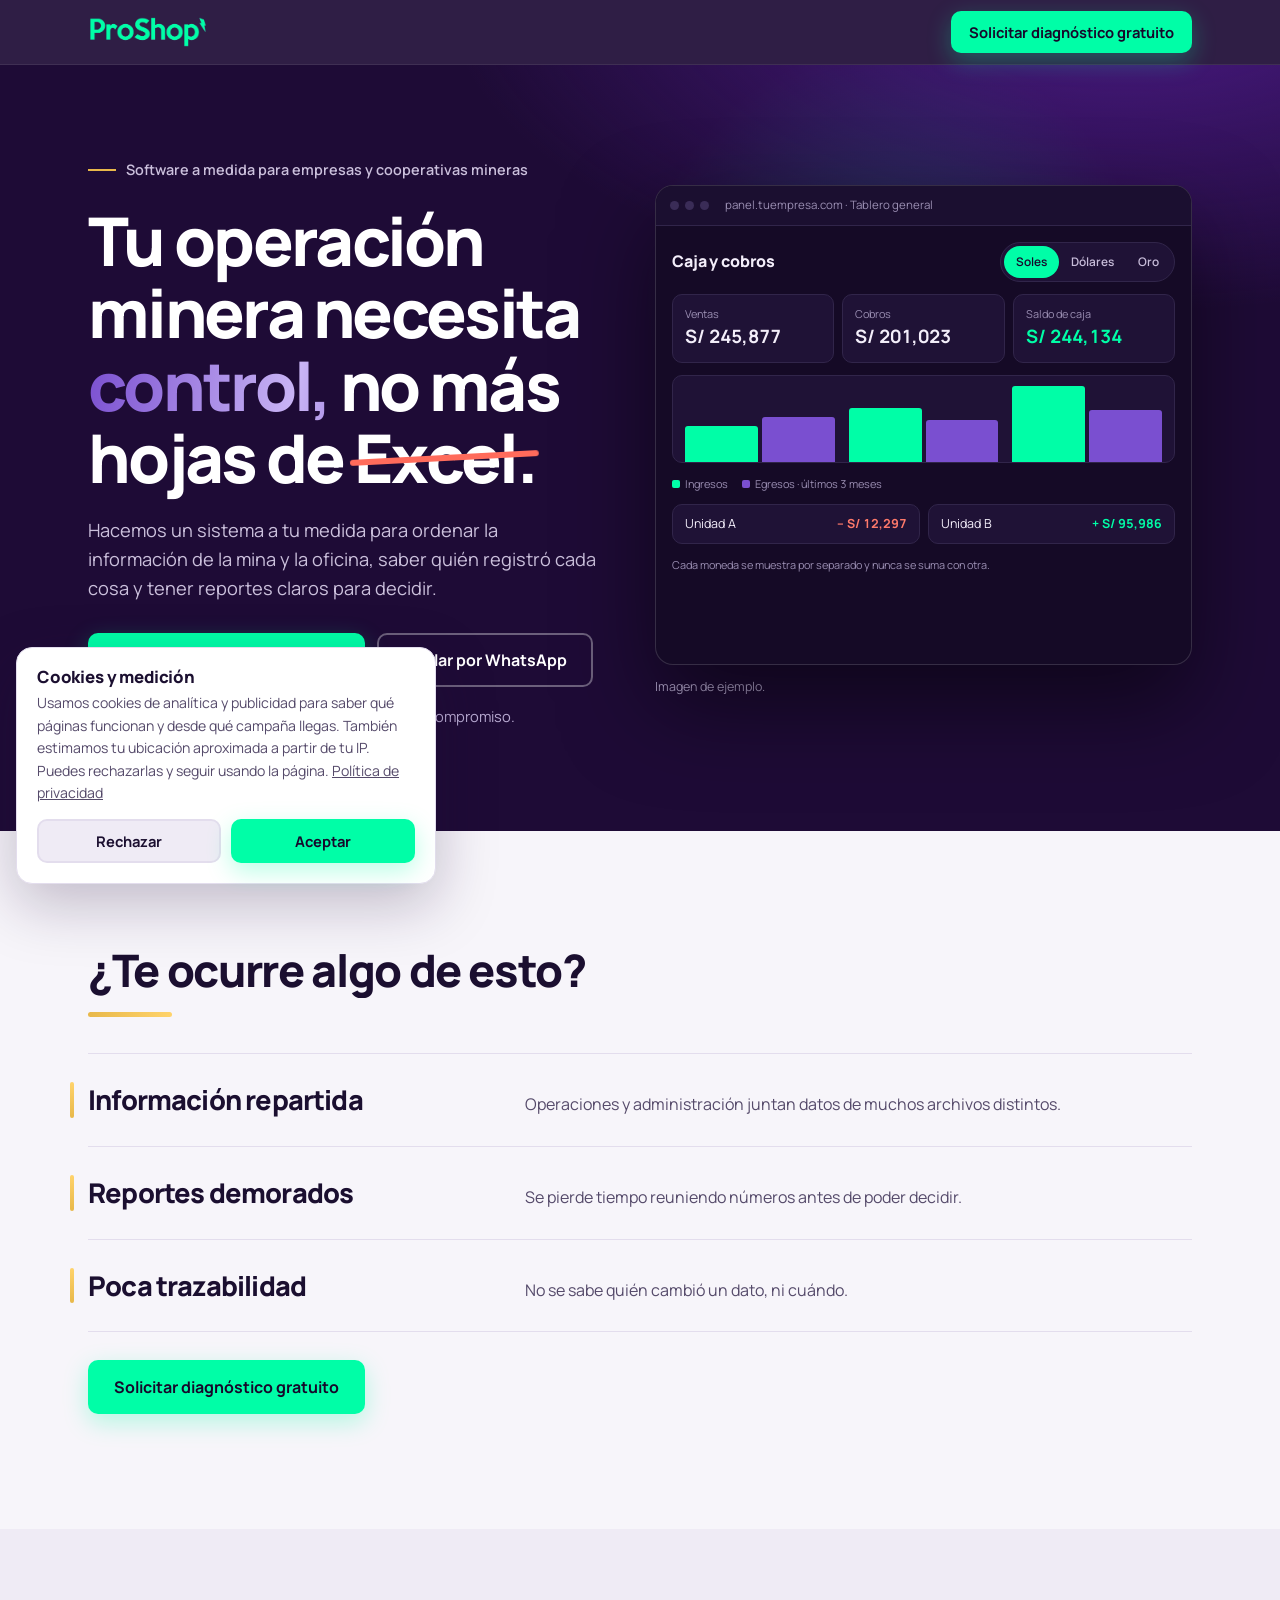
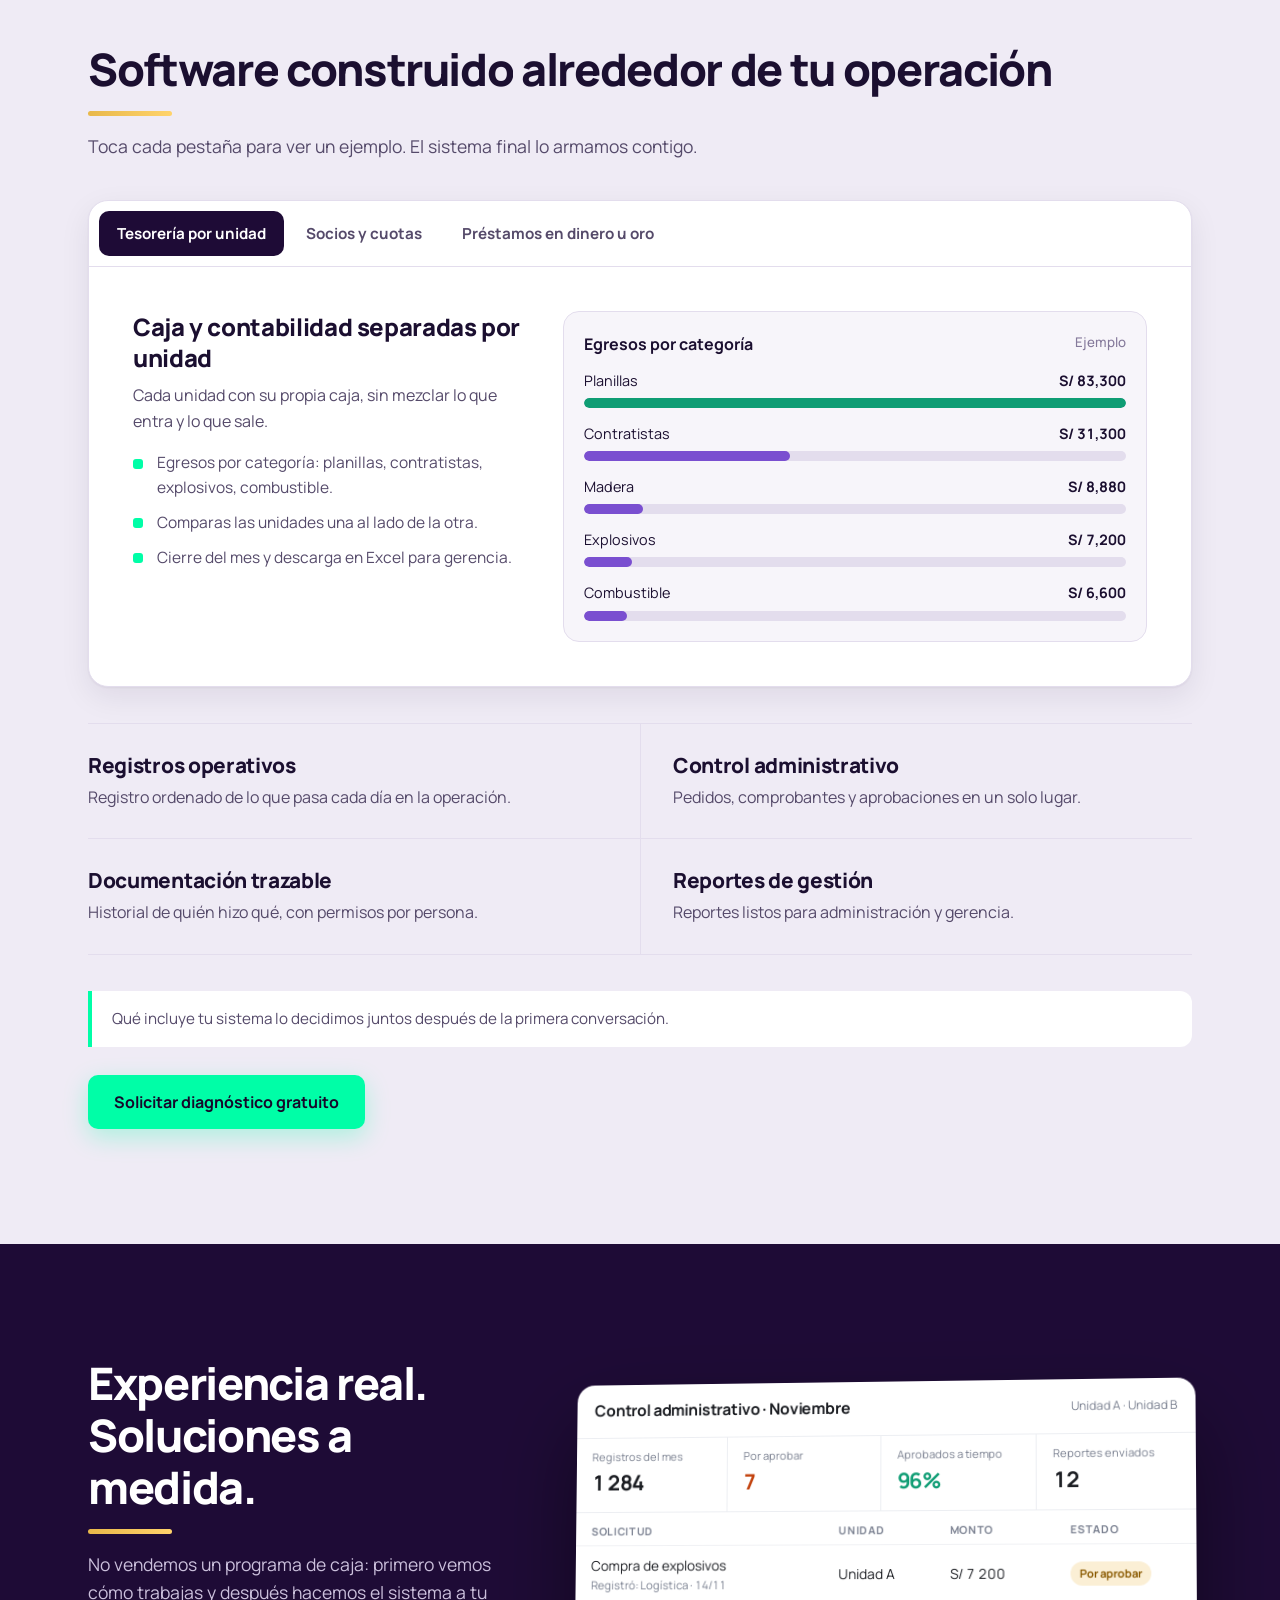
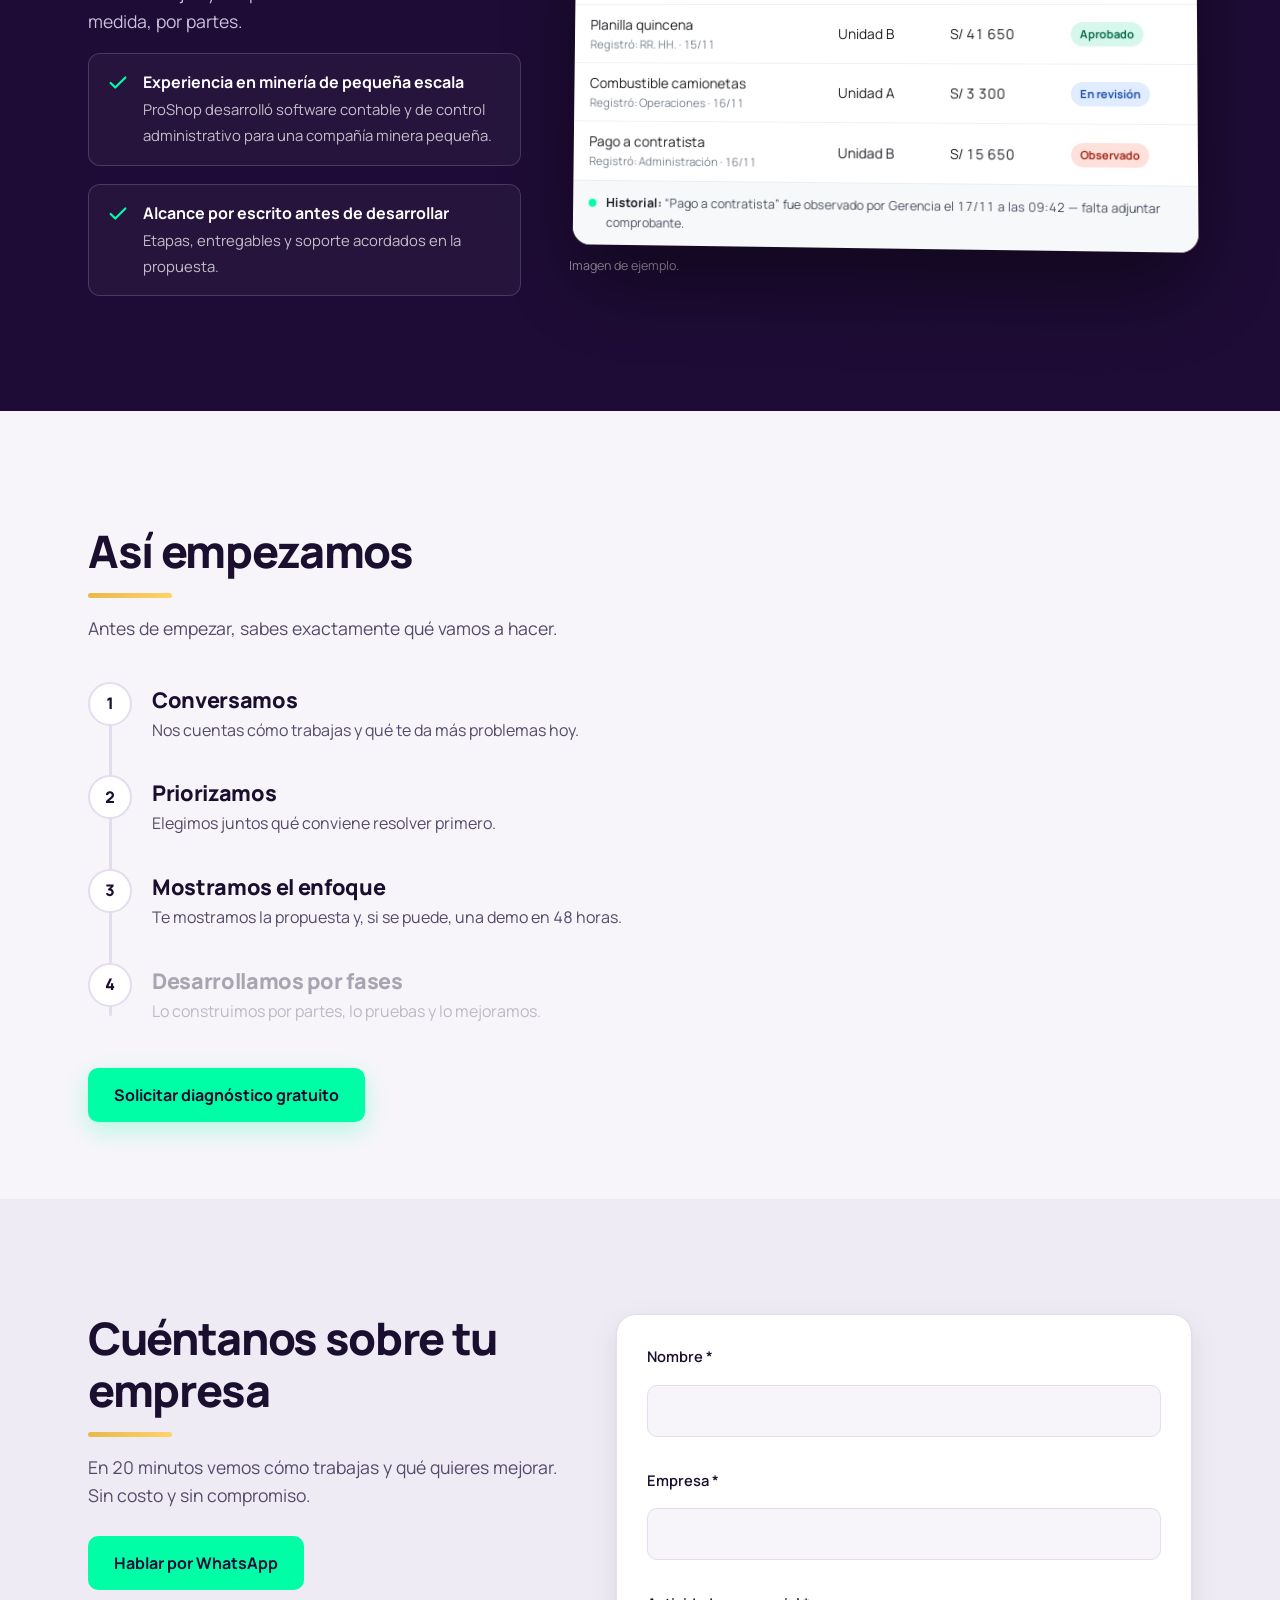
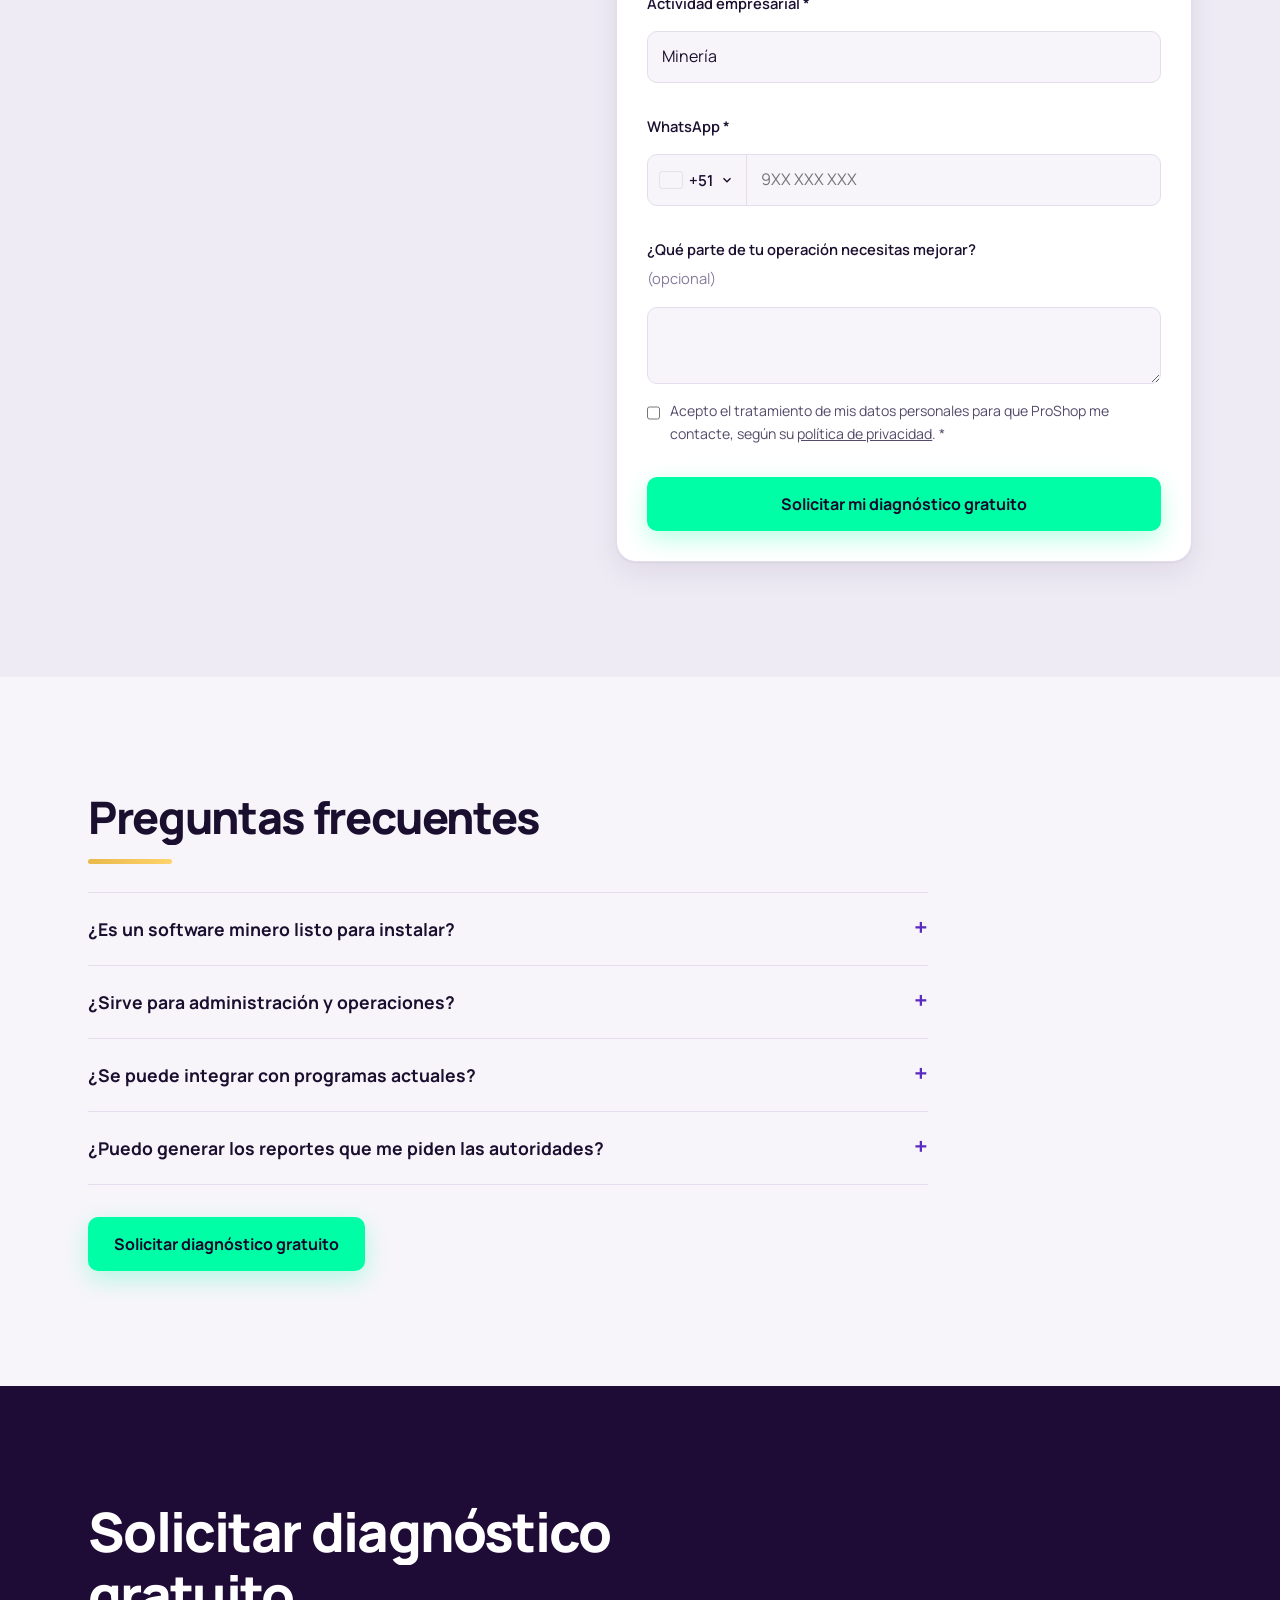
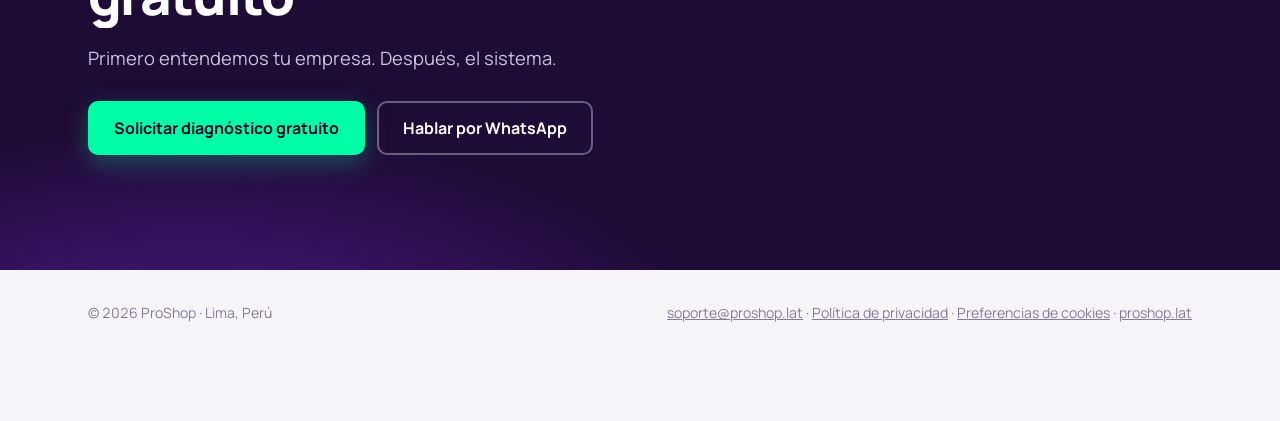
==== commit 60c33d19: "Textos más simples en las 4 landings (titulares y botones sin cambios) Co-Authored-By: Claude Opus 5" ====
--- a/landing-mineria/site/index.html
+++ b/landing-mineria/site/index.html
@@ -23,9 +23,9 @@
 {"@type":"Organization","name":"ProShop","url":"https://proshop.lat/","logo":"https://proshop.lat/img/logo-proshop.png","areaServed":"PE"},
 {"@type":"WebPage","name":"Software a medida para gestión de empresas mineras","url":"https://landing-minerias.proshop.lat/","inLanguage":"es-PE","isPartOf":{"@type":"WebSite","url":"https://proshop.lat/"}},
 {"@type":"FAQPage","mainEntity":[
-{"@type":"Question","name":"¿Es un software minero listo para instalar?","acceptedAnswer":{"@type":"Answer","text":"No es una solución genérica: evaluamos procesos y proponemos un sistema adaptado a cada empresa."}},
-{"@type":"Question","name":"¿Sirve para administración y operaciones?","acceptedAnswer":{"@type":"Answer","text":"Podemos definir módulos para ambas áreas según prioridades, accesos y datos disponibles."}},
-{"@type":"Question","name":"¿Se puede integrar con programas actuales?","acceptedAnswer":{"@type":"Answer","text":"La factibilidad depende de los programas existentes y de sus mecanismos de integración."}},
+{"@type":"Question","name":"¿Es un software minero listo para instalar?","acceptedAnswer":{"@type":"Answer","text":"No. Vemos cómo trabaja tu empresa y hacemos un sistema a su medida."}},
+{"@type":"Question","name":"¿Sirve para administración y operaciones?","acceptedAnswer":{"@type":"Answer","text":"Sí. Puede tener partes para las dos áreas, según lo que necesites primero."}},
+{"@type":"Question","name":"¿Se puede integrar con programas actuales?","acceptedAnswer":{"@type":"Answer","text":"Depende del programa que uses. Lo revisamos en la primera conversación."}},
 {"@type":"Question","name":"¿Puedo generar los reportes que me piden las autoridades?","acceptedAnswer":{"@type":"Answer","text":"Sí, diseñamos reportes con la información y el formato que necesitas presentar. En el diagnóstico revisamos cuáles son y los incluimos en el alcance."}}]}]}
 </script>
 <style>
@@ -498,7 +498,7 @@
     <div>
       <span class="tag">Software a medida para empresas y cooperativas mineras</span>
       <h1>Tu operación minera necesita control, no más hojas de Excel.</h1>
-      <p class="sub">Desarrollamos software a medida para organizar información operativa y administrativa, mejorar la trazabilidad de registros y entregar reportes claros a quienes toman decisiones.</p>
+      <p class="sub">Hacemos un sistema a tu medida para ordenar la información de la mina y la oficina, saber quién registró cada cosa y tener reportes claros para decidir.</p>
       <div class="cta-row">
         <a class="btn btn-primary" href="#diagnostico" data-cta="hero">Solicitar diagnóstico gratuito</a>
         <a class="btn btn-ghost" href="#" data-wa="hero">Hablar por WhatsApp</a>
@@ -560,7 +560,7 @@
         </div>
         <div class="scan" aria-hidden="true"></div>
       </div>
-      <p class="stage-cap">Ejemplo conceptual con datos ficticios.</p>
+      <p class="stage-cap">Imagen de ejemplo.</p>
     </div>
   </div>
 </section>
@@ -572,18 +572,17 @@
     <div class="problems">
       <article class="prob">
         <h3>Información repartida</h3>
-        <p>Operaciones y administración consolidan datos de varias fuentes y archivos.</p>
+        <p>Operaciones y administración juntan datos de muchos archivos distintos.</p>
       </article>
       <article class="prob">
         <h3>Reportes demorados</h3>
-        <p>El equipo invierte tiempo recopilando datos antes de tomar decisiones.</p>
+        <p>Se pierde tiempo reuniendo números antes de poder decidir.</p>
       </article>
       <article class="prob">
         <h3>Poca trazabilidad</h3>
-        <p>Cuesta identificar responsables, fechas o cambios en registros importantes.</p>
+        <p>No se sabe quién cambió un dato, ni cuándo.</p>
       </article>
     </div>
-    <p class="closing">No necesitas seguir acumulando herramientas. Necesitas información conectada con tus procesos.</p>
     <div class="cta-row" style="margin-top:28px"><a class="btn btn-primary" href="#diagnostico" data-cta="problems">Solicitar diagnóstico gratuito</a></div>
   </div>
 </section>
@@ -592,7 +591,7 @@
 <section class="alt" id="solucion">
   <div class="shell">
     <h2>Software construido alrededor de tu operación</h2>
-    <p class="lead">Toca cada ejemplo para ver cómo podría verse. Son pantallas conceptuales: lo definitivo lo acordamos contigo después del diagnóstico.</p>
+    <p class="lead">Toca cada pestaña para ver un ejemplo. El sistema final lo armamos contigo.</p>
 
     <div class="explorer">
       <div class="tabs" role="tablist" aria-label="Ejemplos de módulos">
@@ -604,11 +603,11 @@
       <div class="panel" role="tabpanel" id="p1" aria-labelledby="t1">
         <div>
           <h3>Caja y contabilidad separadas por unidad</h3>
-          <p>Cada unidad operativa o centro de costos con su propia caja, sin mezclar ingresos ni egresos.</p>
-          <ul><li>Egresos por categoría: planillas, contratistas, explosivos, combustible.</li><li>Comparación lado a lado entre unidades.</li><li>Cierre de periodo y exportación para administración y gerencia.</li></ul>
+          <p>Cada unidad con su propia caja, sin mezclar lo que entra y lo que sale.</p>
+          <ul><li>Egresos por categoría: planillas, contratistas, explosivos, combustible.</li><li>Comparas las unidades una al lado de la otra.</li><li>Cierre del mes y descarga en Excel para gerencia.</li></ul>
         </div>
         <div class="sim" aria-label="Ejemplo conceptual de egresos por categoría">
-          <div class="sim-title">Egresos por categoría <small>Ejemplo conceptual</small></div>
+          <div class="sim-title">Egresos por categoría <small>Ejemplo</small></div>
           <div class="bars-h" data-bars>
             <div class="bh"><div class="bh-top"><span>Planillas</span><b>S/ 83,300</b></div><div class="track"><div class="fill" data-w="100"></div></div></div>
             <div class="bh"><div class="bh-top"><span>Contratistas</span><b>S/ 31,300</b></div><div class="track"><div class="fill wa" data-w="38"></div></div></div>
@@ -626,7 +625,7 @@
           <ul><li>Cuotas por socio con estado actualizado.</li><li>Cobro de cuotas con su comprobante.</li><li>Permisos por rol para quien registra y quien aprueba.</li></ul>
         </div>
         <div class="sim" aria-label="Ejemplo conceptual de cuotas por socio">
-          <div class="sim-title">Cuotas por socio <small>Ejemplo conceptual</small></div>
+          <div class="sim-title">Cuotas por socio <small>Ejemplo</small></div>
           <div class="bars-h" data-bars>
             <div class="bh"><div class="bh-top"><span>Socio 001</span><b>100% pagado</b></div><div class="track"><div class="fill" data-w="100"></div></div></div>
             <div class="bh"><div class="bh-top"><span>Socio 002</span><b>75% pagado</b></div><div class="track"><div class="fill" data-w="75"></div></div></div>
@@ -643,7 +642,7 @@
           <ul><li>Cuota fija, solo intereses o capital más intereses.</li><li>Pagos en dinero o en gramos de oro.</li><li>Cada moneda por separado, sin sumar soles con dólares.</li></ul>
         </div>
         <div class="sim" aria-label="Simulador conceptual de préstamos">
-          <div class="sim-title">Simulador de préstamo <small>Ejemplo conceptual</small></div>
+          <div class="sim-title">Simulador de préstamo <small>Ejemplo</small></div>
           <form id="loan" class="loan-form" style="background:none;border:0;box-shadow:none;padding:0" onsubmit="return false">
             <label>Monto<input id="l-m" type="number" min="1" step="any" value="50000" inputmode="decimal"></label>
             <label>Moneda<select id="l-c"><option value="pen">Soles (S/)</option><option value="usd">Dólares (US$)</option><option value="oro">Oro (g)</option></select></label>
@@ -659,12 +658,12 @@
     </div>
 
     <div class="mods">
-      <article class="mod"><h3>Registros operativos</h3><p>Captura estructurada de actividades y novedades según los procesos de cada operación.</p></article>
-      <article class="mod"><h3>Control administrativo</h3><p>Seguimiento de solicitudes, comprobantes y aprobaciones definidos por la empresa.</p></article>
-      <article class="mod"><h3>Documentación trazable</h3><p>Historial de registros, estados y responsables con permisos por rol.</p></article>
-      <article class="mod"><h3>Reportes de gestión</h3><p>Paneles con datos consolidados y exportables para administración y gerencia.</p></article>
+      <article class="mod"><h3>Registros operativos</h3><p>Registro ordenado de lo que pasa cada día en la operación.</p></article>
+      <article class="mod"><h3>Control administrativo</h3><p>Pedidos, comprobantes y aprobaciones en un solo lugar.</p></article>
+      <article class="mod"><h3>Documentación trazable</h3><p>Historial de quién hizo qué, con permisos por persona.</p></article>
+      <article class="mod"><h3>Reportes de gestión</h3><p>Reportes listos para administración y gerencia.</p></article>
     </div>
-    <p class="note">Las funcionalidades definitivas se definen después del diagnóstico y la validación del alcance.</p>
+    <p class="note">Qué incluye tu sistema lo decidimos juntos después de la primera conversación.</p>
     <div class="cta-row" style="margin-top:28px"><a class="btn btn-primary" href="#diagnostico" data-cta="solution">Solicitar diagnóstico gratuito</a></div>
   </div>
 </section>
@@ -674,7 +673,7 @@
   <div class="shell trust-grid">
     <div>
       <h2>Experiencia real. Soluciones a medida.</h2>
-      <p class="lead">No es un producto genérico: primero entendemos cómo trabajas y después construimos el sistema alrededor de tus procesos, por fases.</p>
+      <p class="lead">No vendemos un programa de caja: primero vemos cómo trabajas y después hacemos el sistema a tu medida, por partes.</p>
       <div class="proof"><svg viewBox="0 0 24 24" fill="none" stroke="currentColor" stroke-width="2.4" stroke-linecap="round" stroke-linejoin="round" aria-hidden="true"><path d="M20 6L9 17l-5-5"/></svg><div><b>Experiencia en minería de pequeña escala</b><span>ProShop desarrolló software contable y de control administrativo para una compañía minera pequeña.</span></div></div>
       <div class="proof"><svg viewBox="0 0 24 24" fill="none" stroke="currentColor" stroke-width="2.4" stroke-linecap="round" stroke-linejoin="round" aria-hidden="true"><path d="M20 6L9 17l-5-5"/></svg><div><b>Alcance por escrito antes de desarrollar</b><span>Etapas, entregables y soporte acordados en la propuesta.</span></div></div>
     </div>
@@ -698,7 +697,7 @@
         </table>
         <div class="ops-foot"><span class="ops-dot"></span><span><b>Historial:</b> “Pago a contratista” fue observado por Gerencia el 17/11 a las 09:42 — falta adjuntar comprobante.</span></div>
       </div>
-      <p class="ops-cap">Ejemplo conceptual con datos ficticios.</p>
+      <p class="ops-cap">Imagen de ejemplo.</p>
     </div>
   </div>
 </section>
@@ -707,13 +706,13 @@
 <section id="metodologia">
   <div class="shell">
     <h2>Así empezamos</h2>
-    <p class="lead">Sabes qué construiremos antes de empezar.</p>
+    <p class="lead">Antes de empezar, sabes exactamente qué vamos a hacer.</p>
     <div class="timeline" id="timeline">
       <span class="line" id="tline"></span>
-      <div class="tstep"><span class="n">1</span><h3>Conversamos</h3><p>Conocemos tu empresa y el proceso que hoy te genera más trabajo o errores.</p></div>
-      <div class="tstep"><span class="n">2</span><h3>Priorizamos</h3><p>Delimitamos la oportunidad y definimos qué conviene resolver primero.</p></div>
-      <div class="tstep"><span class="n">3</span><h3>Mostramos el enfoque</h3><p>Presentamos la propuesta y evaluamos la viabilidad de una demo o prototipo en 48 horas.</p></div>
-      <div class="tstep"><span class="n">4</span><h3>Desarrollamos por fases</h3><p>Implementamos, probamos y mejoramos según el alcance acordado.</p></div>
+      <div class="tstep"><span class="n">1</span><h3>Conversamos</h3><p>Nos cuentas cómo trabajas y qué te da más problemas hoy.</p></div>
+      <div class="tstep"><span class="n">2</span><h3>Priorizamos</h3><p>Elegimos juntos qué conviene resolver primero.</p></div>
+      <div class="tstep"><span class="n">3</span><h3>Mostramos el enfoque</h3><p>Te mostramos la propuesta y, si se puede, una demo en 48 horas.</p></div>
+      <div class="tstep"><span class="n">4</span><h3>Desarrollamos por fases</h3><p>Lo construimos por partes, lo pruebas y lo mejoramos.</p></div>
     </div>
     <div class="cta-row" style="margin-top:44px"><a class="btn btn-primary" href="#diagnostico" data-cta="method">Solicitar diagnóstico gratuito</a></div>
   </div>
@@ -724,7 +723,7 @@
   <div class="shell form-wrap">
     <div>
       <h2>Cuéntanos sobre tu empresa</h2>
-      <p class="lead">En 20 minutos revisaremos tu operación y el proceso que más te interesa mejorar. Te explicaremos los siguientes pasos sin compromiso.</p>
+      <p class="lead">En 20 minutos vemos cómo trabajas y qué quieres mejorar. Sin costo y sin compromiso.</p>
       <div class="wa-side"><a class="btn btn-wa" href="#" data-wa="form">Hablar por WhatsApp</a></div>
     </div>
     <div>
@@ -769,9 +768,9 @@
   <div class="shell faq">
     <h2>Preguntas frecuentes</h2>
     <div style="margin-top:28px">
-      <details><summary>¿Es un software minero listo para instalar?</summary><p>No es una solución genérica: evaluamos procesos y proponemos un sistema adaptado a cada empresa.</p></details>
-      <details><summary>¿Sirve para administración y operaciones?</summary><p>Podemos definir módulos para ambas áreas según prioridades, accesos y datos disponibles.</p></details>
-      <details><summary>¿Se puede integrar con programas actuales?</summary><p>La factibilidad depende de los programas existentes y de sus mecanismos de integración.</p></details>
+      <details><summary>¿Es un software minero listo para instalar?</summary><p>No. Vemos cómo trabaja tu empresa y hacemos un sistema a su medida.</p></details>
+      <details><summary>¿Sirve para administración y operaciones?</summary><p>Sí. Puede tener partes para las dos áreas, según lo que necesites primero.</p></details>
+      <details><summary>¿Se puede integrar con programas actuales?</summary><p>Depende del programa que uses. Lo revisamos en la primera conversación.</p></details>
       <details><summary>¿Puedo generar los reportes que me piden las autoridades?</summary><p>Sí, diseñamos reportes con la información y el formato que necesitas presentar. En el diagnóstico revisamos cuáles son y los incluimos en el alcance.</p></details>
     </div>
     <div class="cta-row" style="margin-top:32px"><a class="btn btn-primary" href="#diagnostico" data-cta="faq">Solicitar diagnóstico gratuito</a></div>
@@ -783,7 +782,7 @@
   <div class="nugs" aria-hidden="true"></div>
   <div class="shell">
     <h2>Solicitar diagnóstico gratuito</h2>
-    <p>Entendamos primero cómo funciona tu empresa.</p>
+    <p>Primero entendemos tu empresa. Después, el sistema.</p>
     <div class="cta-row">
       <a class="btn btn-primary" href="#diagnostico" data-cta="final">Solicitar diagnóstico gratuito</a>
       <a class="btn btn-ghost" href="#" data-wa="final">Hablar por WhatsApp</a>
@@ -1036,7 +1035,7 @@
   $$('#s1,#s2,#s3').forEach(e => e.className = c === 'oro' ? 'au' : '');
   const show = rows.slice(0, 6);
   $('#sched').innerHTML = show.map((x,k) => `<tr style="animation-delay:${k*50}ms"><td>${x.i}</td><td>${f(x.cap)}</td><td>${f(x.int)}</td><td>${f(x.bal)}</td></tr>`).join('');
-  $('#more').textContent = (n > 6 ? `Se muestran 6 de ${n} cuotas. ` : '') + 'Simulación conceptual: las condiciones reales se definen con cada empresa.';
+  $('#more').textContent = (n > 6 ? `Se muestran 6 de ${n} cuotas. ` : '') + 'Simulación de ejemplo: las condiciones reales las defines tú.';
 }
 let simUsed = false;
 ['l-m','l-c','l-r','l-n','l-t'].forEach(id => $('#'+id).addEventListener('input', () => { renderLoan(); if (!simUsed){ simUsed = true; track('simulator_use'); } }));
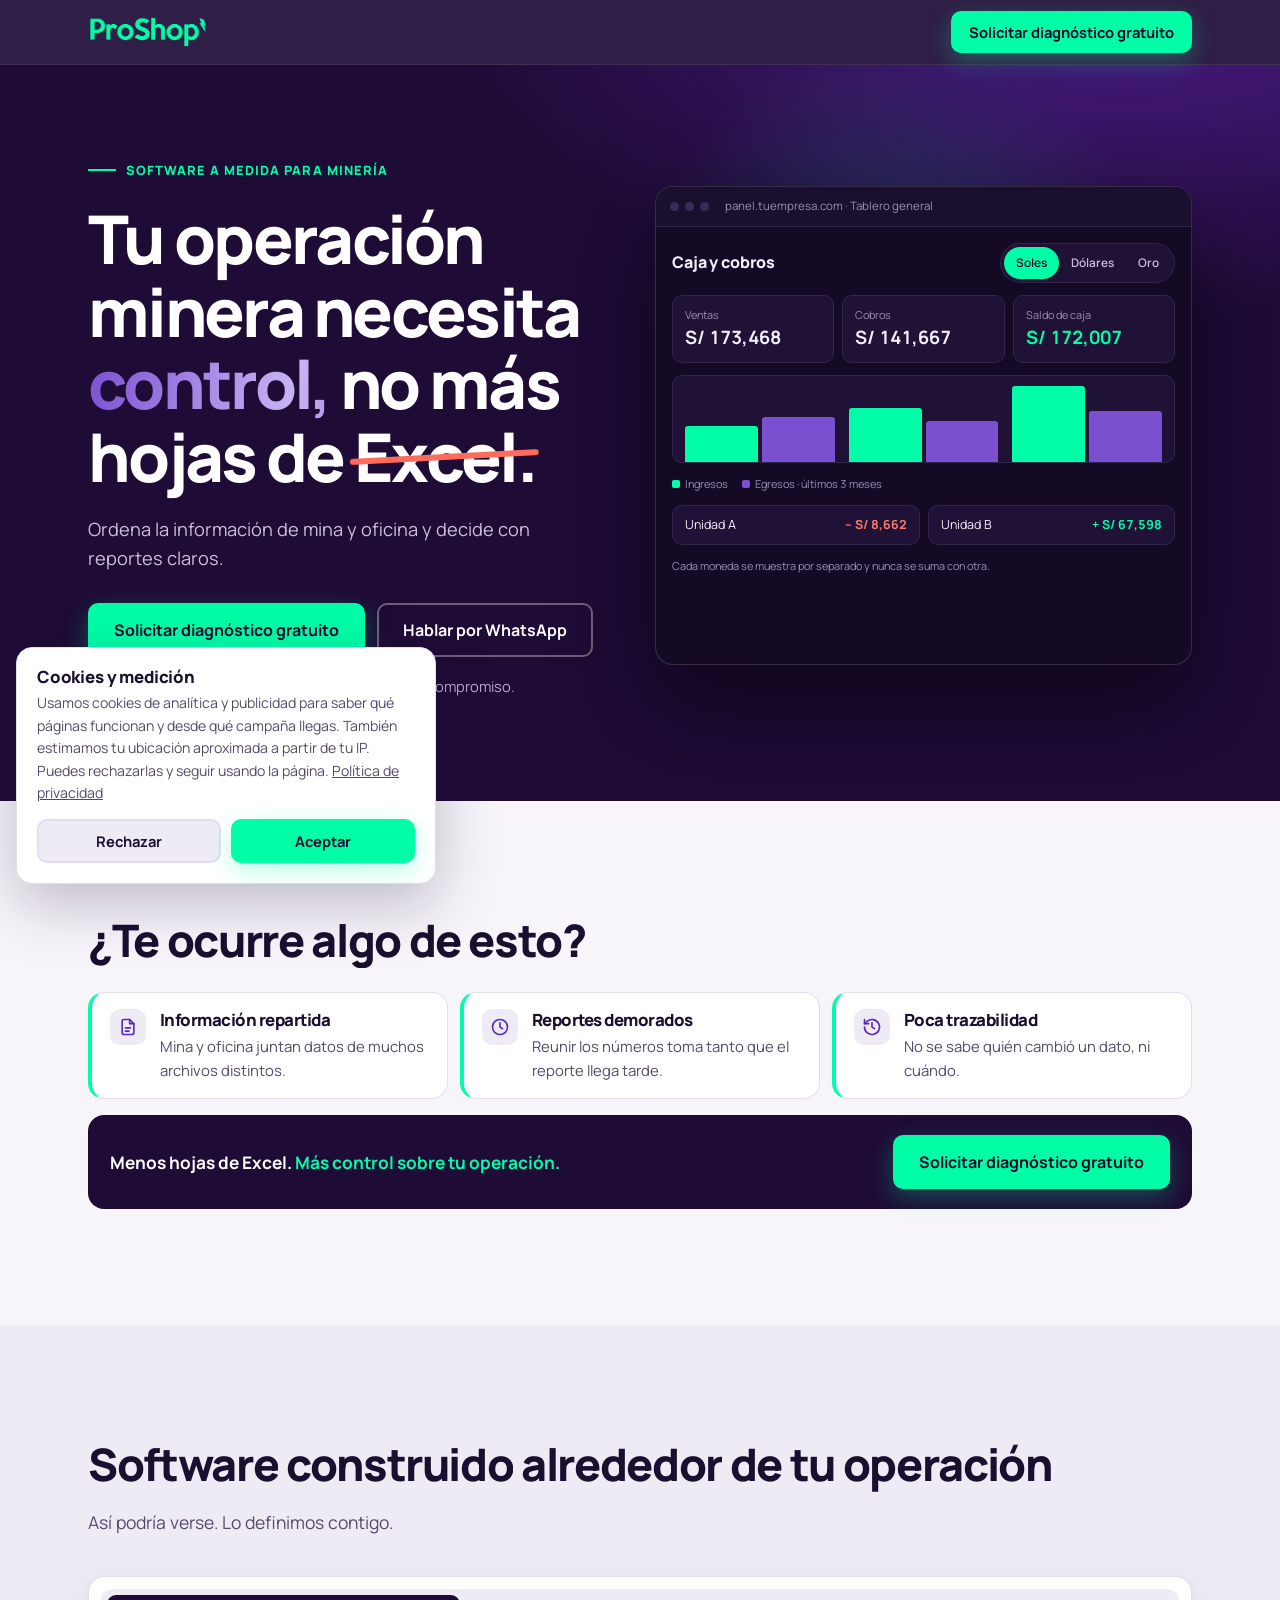
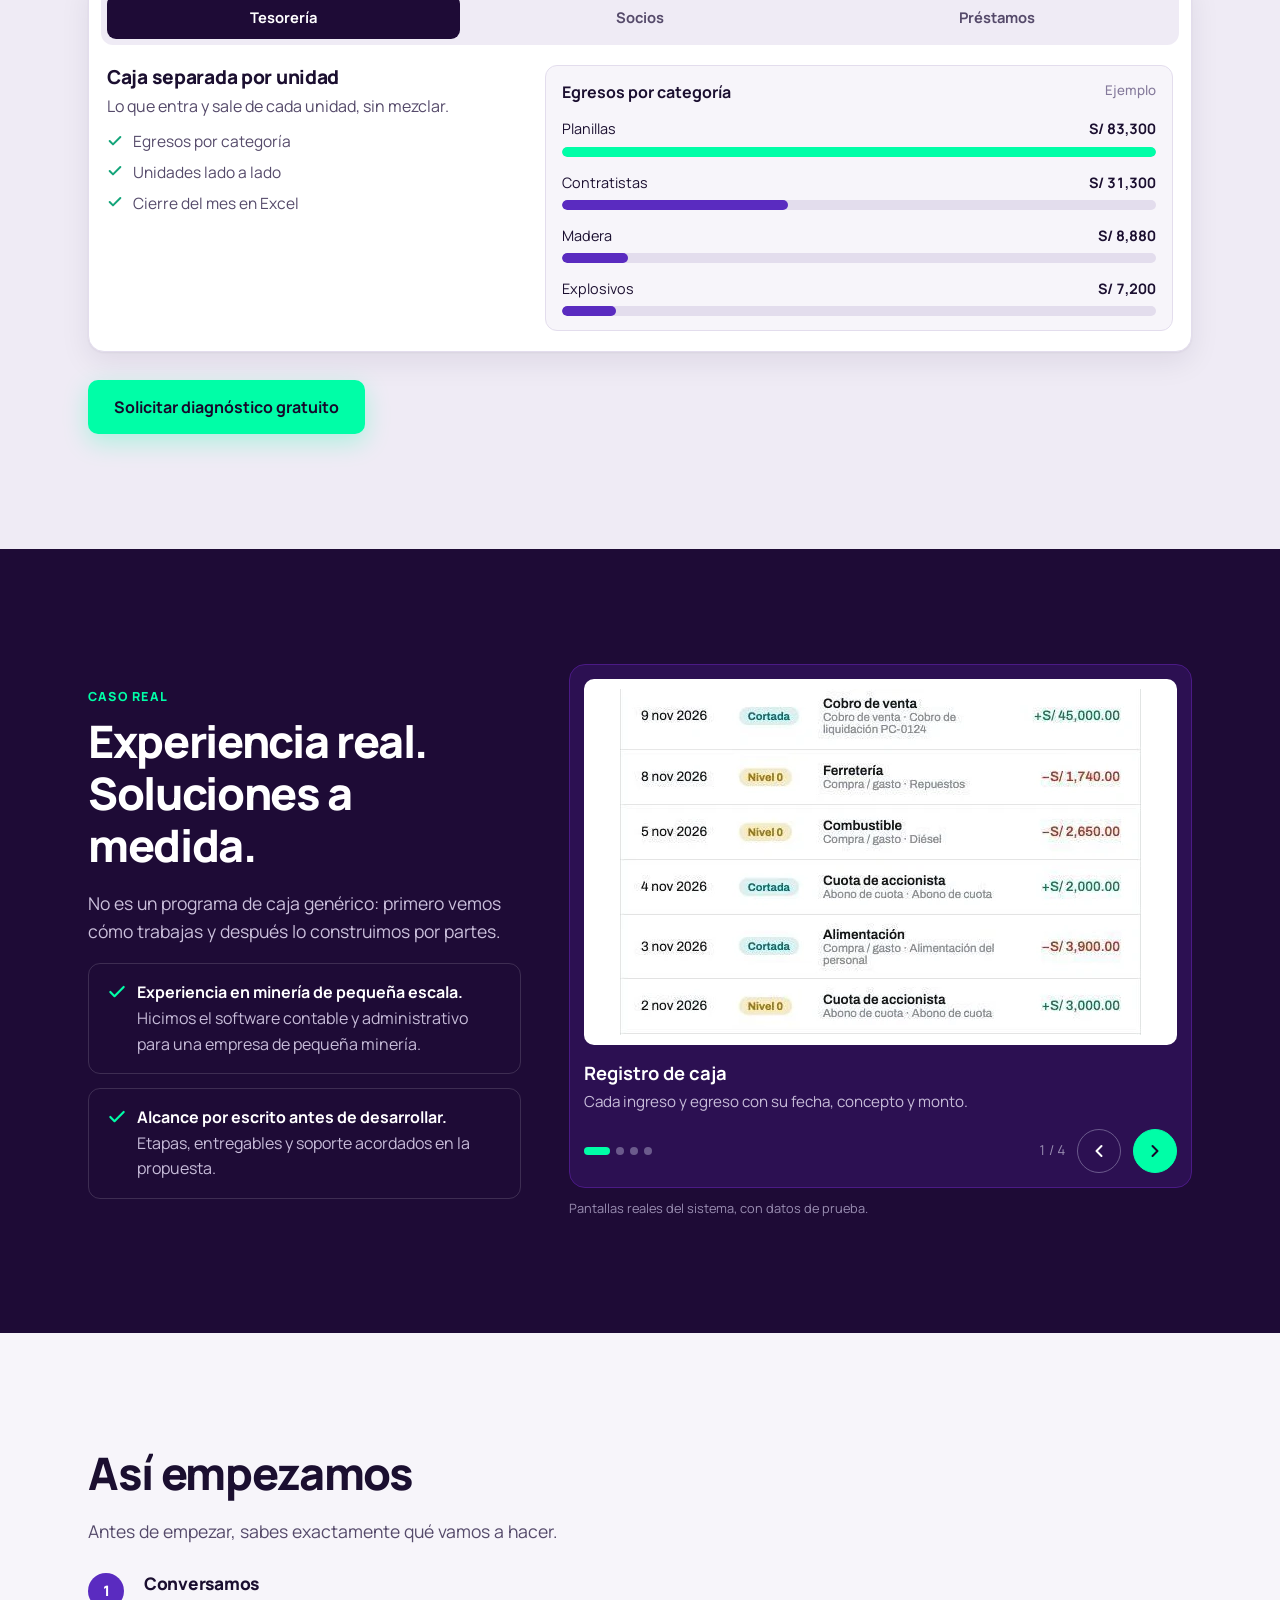
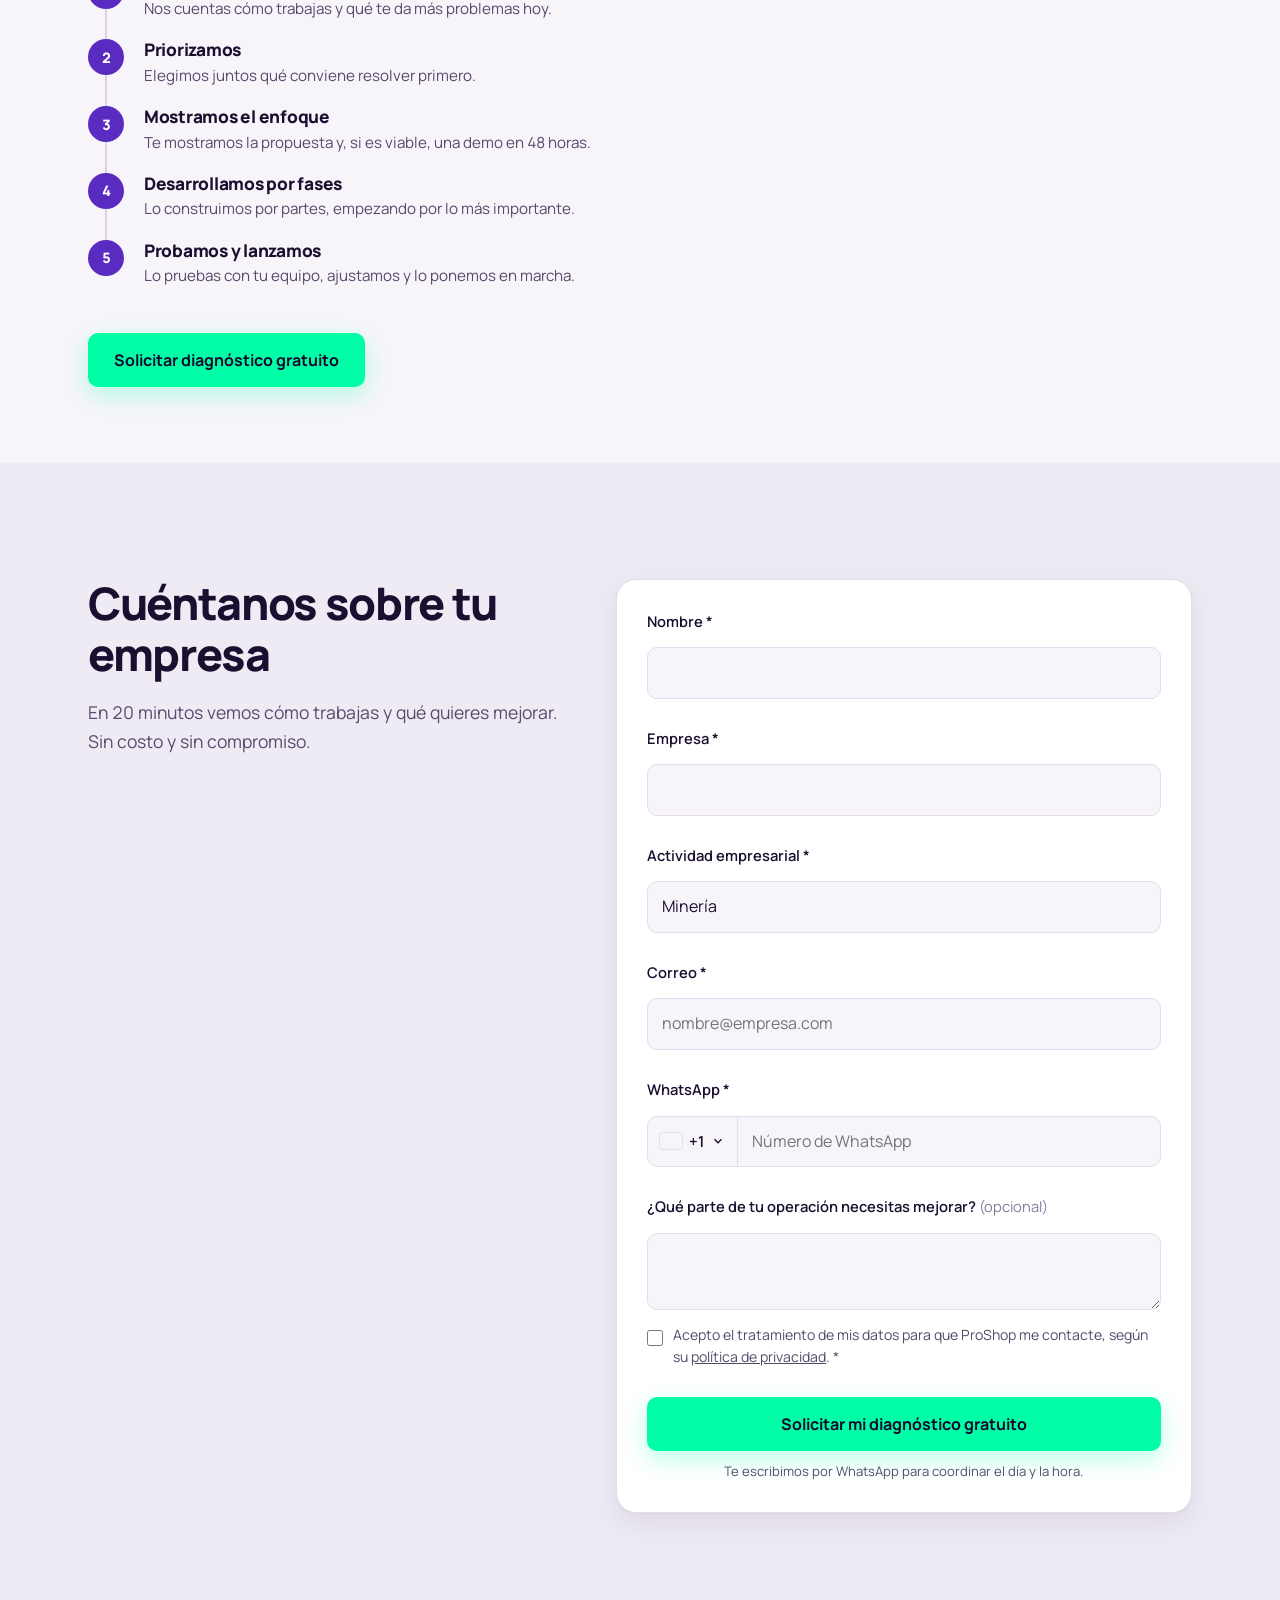
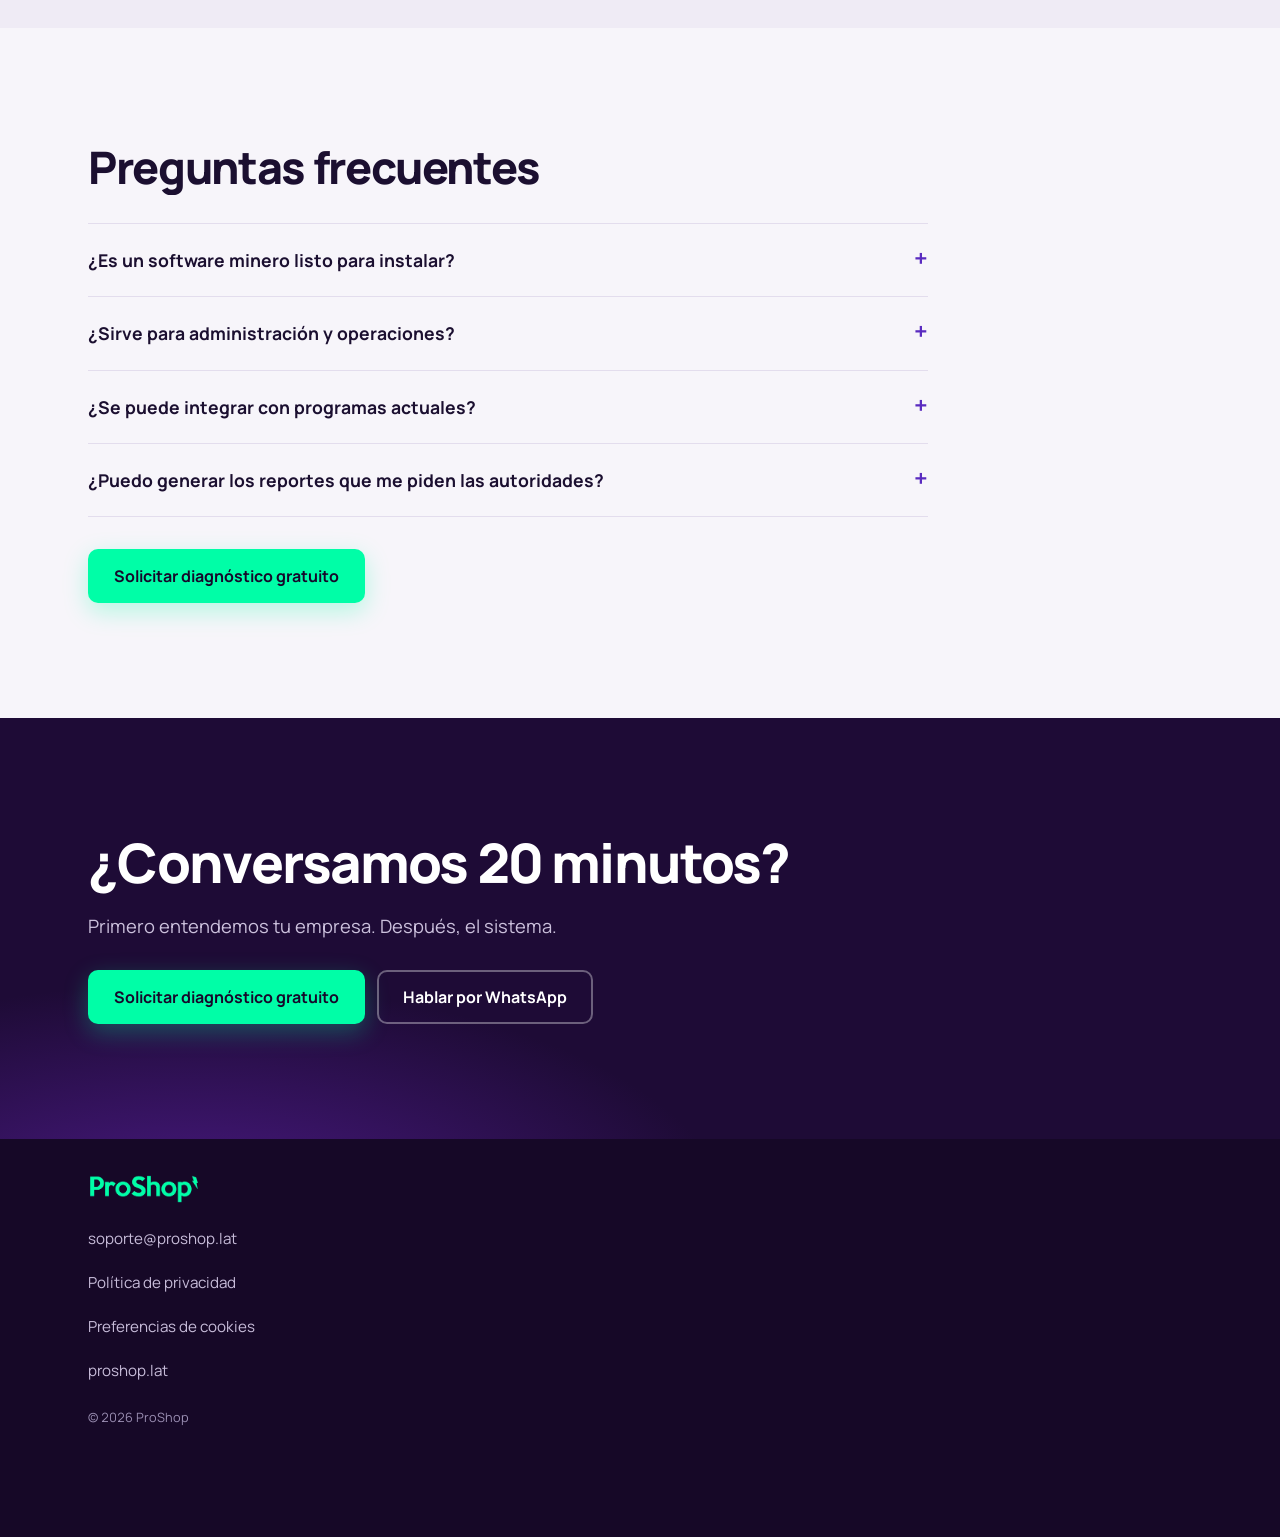
==== commit 23996a31: "Reunión 19/11 y ajustes de Mariana: caso real minero, pasos 5, correo, país por zona, barra fija, pi" ====
--- a/landing-mineria/site/index.html
+++ b/landing-mineria/site/index.html
@@ -478,6 +478,124 @@
 /* barra superior: línea verde simple (paleta oficial) */
 .prog,.prog-au{background:#00fea7!important;box-shadow:none!important;height:3px!important}
 .btn-primary::before{background:none!important}
+
+/* ===== UNIFICADO 19/11 · reunión + ajustes de Mariana ===== */
+/* etiqueta del hero en verde */
+.hero .tag{color:var(--accent)!important;text-transform:uppercase;letter-spacing:.08em;font-size:.8rem!important;font-weight:800!important}
+.hero .tag::before{background:var(--accent)!important}
+.hero .tag .tt{border-right-color:var(--accent)!important}
+/* sin línea decorativa bajo los títulos */
+main h2::after{display:none!important;content:none!important}
+/* botón de WhatsApp: secundario con borde (no compite con el verde principal) */
+.btn-wa{background:transparent!important;color:#5a2bc0!important;border:2px solid #5a2bc0!important;box-shadow:none!important}
+.btn-wa:hover{background:rgba(90,43,192,.08)!important}
+.sticky-cta .btn-wa,.last .btn-wa,.thanks .btn-wa{color:#fff!important;border-color:#6b5a8c!important}
+.thanks .btn-wa{color:#5a2bc0!important;border-color:#5a2bc0!important}
+.btn-wa::before{content:"";width:16px;height:16px;flex:none;background:var(--accent);-webkit-mask:url("data:image/svg+xml,%3Csvg xmlns='http://www.w3.org/2000/svg' viewBox='0 0 24 24'%3E%3Cpath d='M12 2a10 10 0 0 0-8.6 15.1L2 22l5-1.3A10 10 0 1 0 12 2z'/%3E%3C/svg%3E") center/contain no-repeat;mask:url("data:image/svg+xml,%3Csvg xmlns='http://www.w3.org/2000/svg' viewBox='0 0 24 24'%3E%3Cpath d='M12 2a10 10 0 0 0-8.6 15.1L2 22l5-1.3A10 10 0 1 0 12 2z'/%3E%3C/svg%3E") center/contain no-repeat;position:static!important;inset:auto!important;opacity:1!important;animation:none!important}
+.btn-wa:not(.sticky-cta .btn-wa):not(.last .btn-wa)::before{background:#5a2bc0}
+/* metodología: 5 pasos compactos, siempre visibles */
+.timeline{display:grid!important;grid-template-columns:1fr!important;gap:18px!important;padding:0 0 0 56px!important;margin-top:28px!important;max-width:680px;position:relative}
+.timeline::before{display:block!important;content:""!important;position:absolute!important;left:17px!important;right:auto!important;top:18px!important;bottom:18px!important;width:2px!important;height:auto!important;background:#d9d0ea!important;animation:none!important;border-radius:2px}
+.timeline .line{display:none!important}
+.tstep,.tstep[data-rv],.mo .tstep[data-rv]{opacity:1!important;transform:none!important;position:relative}
+.tstep .n,.tstep.on .n,.mo .tstep .n{position:absolute!important;left:-56px!important;top:0!important;width:36px!important;height:36px!important;background:#5a2bc0!important;border:0!important;color:#fff!important;font-size:.9rem!important;animation:none!important;box-shadow:none!important;transform:none!important}
+.tstep h3{font-size:1.08rem!important;margin:0 0 2px!important;line-height:1.3}
+.tstep p{font-size:.95rem;color:var(--ink-2)}
+/* formulario: visible sin animación, campos de 48 px, WhatsApp debajo */
+.form-wrap>div,.mo .form-wrap>div,.form-wrap>div[data-rv]{opacity:1!important;transform:none!important;transition:none!important}
+form{gap:14px!important}
+form input,form select{min-height:48px;border-radius:10px!important}
+form textarea{min-height:72px!important;border-radius:10px!important}
+label[for="f-nec"]{display:block!important}
+label[for="f-nec"] .opt{color:var(--ink-3)}
+.check input{width:22px!important;height:22px!important;min-height:22px!important;accent-color:#5a2bc0!important}
+.next-step{text-align:center;font-size:.82rem;color:var(--ink-2);margin:-4px 0 0}
+.wa-alt{margin-top:16px;text-align:center}
+.wa-alt .btn{width:100%}
+/* casos reales: etiqueta CASO REAL */
+.case-tag{display:inline-block;color:var(--accent);font-weight:800;font-size:.78rem;letter-spacing:.1em;text-transform:uppercase;margin-bottom:10px}
+/* FAQ */
+summary::after{color:#5a2bc0!important}
+/* CTA final */
+.last h2{max-width:none!important}
+/* pie morado, un enlace por línea */
+footer{background:#160827!important;color:#c7bcd9;padding:36px 0 110px!important}
+footer .shell{display:grid!important;gap:14px;justify-content:start!important}
+.ft-logo img{height:28px;width:auto}
+.ft-links{list-style:none;padding:0;margin:0;display:grid}
+.ft-links a,.ft-links .linkish{display:flex;align-items:center;min-height:44px;color:#c7bcd9;text-decoration:none;font:inherit;font-size:.95rem}
+.ft-links a:hover,.ft-links .linkish:hover{color:#fff}
+.ft-copy{font-size:.8rem;color:#9a8eb2}
+/* barra fija: solo entre el hero y el formulario */
+.sticky-cta{background:#1e0b36!important;border-top:1px solid #31254a!important;transition:transform .3s var(--ease)}
+.sticky-cta.off{transform:translateY(110%)!important}
+.sticky-cta .btn-primary{flex:1.4!important}
+.sticky-cta .btn-wa{flex:1!important}
+
+/* ===== MINERÍA 19/11 ===== */
+.trust{background:var(--purple)!important}
+.mo .prob::before{display:none!important}
+.btn-primary{background-image:none!important}
+.nugs i{background:radial-gradient(circle at 35% 35%,#d9fff1,#00fea7 55%,#0b6b4c)!important;box-shadow:0 0 10px rgba(0,254,167,.5)!important}
+.last .nugs i:nth-child(2n){background:radial-gradient(circle at 35% 35%,#efe6ff,#9b7be0 55%,#5a2bc0)!important;box-shadow:0 0 10px rgba(155,123,224,.5)!important}
+/* problemas compactos */
+.problems.pc{display:grid!important;grid-template-columns:repeat(3,minmax(0,1fr))!important;gap:12px!important;margin-top:24px!important;border:0!important}
+.problems.pc .prob{display:flex!important;flex-direction:row!important;gap:14px!important;align-items:flex-start!important;padding:16px 18px!important;background:#fff!important;border:1px solid var(--rule)!important;border-left:4px solid var(--accent)!important;border-radius:16px!important;box-shadow:none!important}
+.pc-ic{flex:none;width:36px;height:36px;border-radius:10px;background:var(--paper-2);color:#5a2bc0;display:grid;place-items:center}
+.pc-ic svg{width:20px;height:20px}
+.problems.pc h3{font-size:1.05rem!important;margin:0 0 4px!important}
+.problems.pc p{font-size:.93rem;color:var(--ink-2);margin:0}
+.pc-close{margin-top:16px;padding:20px 22px;border-radius:16px;background:var(--purple);color:#fff;display:flex;align-items:center;justify-content:space-between;gap:16px;flex-wrap:wrap}
+.pc-close p{margin:0;font-weight:700;font-size:1.08rem;line-height:1.35}
+.pc-close b{color:var(--accent)}
+/* solución: selector segmentado y checks */
+.explorer{border-radius:16px!important}
+.tabs{display:grid!important;grid-template-columns:repeat(3,1fr)!important;gap:4px!important;padding:6px!important;margin:12px!important;background:var(--paper-2)!important;border:0!important;border-radius:12px!important}
+.tabs button{border-radius:9px!important;padding:0 8px!important;min-height:44px!important;background:transparent!important;color:var(--ink-2)!important;font-size:.92rem!important;text-align:center}
+.tabs button[aria-selected="true"]{background:var(--purple)!important;color:#fff!important}
+.panel{gap:20px!important;padding:8px 18px 20px!important}
+.panel h3{font-size:1.2rem!important;margin-bottom:4px!important}
+.panel ul{margin-top:10px!important;gap:6px!important}
+.panel li{padding-left:26px!important}
+.panel li::before{content:""!important;width:16px!important;height:16px!important;top:.2em!important;border-radius:0!important;background:#14a57a!important;-webkit-mask:url("data:image/svg+xml,%3Csvg xmlns='http://www.w3.org/2000/svg' viewBox='0 0 24 24' fill='none' stroke='black' stroke-width='3' stroke-linecap='round' stroke-linejoin='round'%3E%3Cpath d='M20 6L9 17l-5-5'/%3E%3C/svg%3E") center/contain no-repeat;mask:url("data:image/svg+xml,%3Csvg xmlns='http://www.w3.org/2000/svg' viewBox='0 0 24 24' fill='none' stroke='black' stroke-width='3' stroke-linecap='round' stroke-linejoin='round'%3E%3Cpath d='M20 6L9 17l-5-5'/%3E%3C/svg%3E") center/contain no-repeat}
+.sim{border-radius:12px!important;padding:14px 16px!important}
+.bars-h .fill{background:#5a2bc0!important}
+.bars-h .bh:first-child .fill{background:var(--accent)!important}
+.loan-sum{margin:6px 0!important}
+.loan-tot{font-size:.9rem;color:var(--ink-2);margin:0 0 12px}
+.simu summary{list-style:none;display:inline-flex;width:100%}
+.simu summary::-webkit-details-marker{display:none}
+.simu summary::after{display:none!important}
+.simu[open] summary{margin-bottom:14px}
+/* caso real: carrusel de la demo */
+.pros{list-style:none;padding:0;margin:18px 0 0;display:grid;gap:12px}
+.pros li{display:flex;gap:10px;align-items:flex-start;color:#c7bcd9}
+.pros li svg{flex:none;width:20px;height:20px;color:var(--accent);margin-top:2px}
+.pros b{color:#fff}
+.dcar{background:#2c1052;border:1px solid #4b1a86;border-radius:16px;overflow:hidden}
+.dcar-stage{padding:14px}
+.ds{margin:0}
+.ds[hidden]{display:none}
+.ds.on{animation:dsin .45s var(--ease) both}
+@keyframes dsin{from{opacity:0;transform:translateX(18px)}to{opacity:1;transform:none}}
+.ds-img{background:#fff;border-radius:10px;overflow:hidden;min-height:120px;display:grid;place-items:center}
+.ds-img{padding:10px}
+.ds-img img{width:auto;max-width:100%;height:auto;margin:0 auto}
+.tstep,.tstep *{opacity:1!important;filter:none!important}
+.tstep h3{color:var(--ink)!important}
+.ds figcaption{margin-top:14px;color:#c7bcd9;font-size:.95rem}
+.ds figcaption b{display:block;color:#fff;font-size:1.15rem;margin-bottom:2px}
+.dcar-ctl{display:flex;align-items:center;gap:12px;padding:0 14px 14px}
+.dcar-dots{display:flex;gap:6px;margin-right:auto}
+.dcar-dots button{width:8px;height:8px;border-radius:99px;border:0;padding:0;background:#6b5a8c;cursor:pointer;transition:width .3s}
+.dcar-dots button[aria-current="true"]{width:26px;background:var(--accent)}
+.dcar-count{color:#9a8eb2;font-size:.85rem;font-variant-numeric:tabular-nums}
+.dcar-btn{width:44px;height:44px;border-radius:50%;display:grid;place-items:center;cursor:pointer;border:1px solid #6b5a8c;background:transparent;color:#fff}
+.dcar-btn svg{width:20px;height:20px}
+.dcar-btn.next{background:var(--accent);border-color:var(--accent);color:var(--on-accent)}
+.dcar-note{margin-top:10px;font-size:.8rem;color:#9a8eb2}
+@media (max-width:960px){.problems.pc{grid-template-columns:1fr!important}}
+@media (max-width:640px){.pc-close .btn{width:100%}.tabs button{font-size:.85rem!important}.ds-img{min-height:90px}}
 </style>
 </head>
 <body>
@@ -496,9 +614,9 @@
   <div class="spot" aria-hidden="true"></div><div class="nugs" aria-hidden="true"></div>
   <div class="shell hero-grid">
     <div>
-      <span class="tag">Software a medida para empresas y cooperativas mineras</span>
+      <span class="tag">Software a medida para minería</span>
       <h1>Tu operación minera necesita control, no más hojas de Excel.</h1>
-      <p class="sub">Hacemos un sistema a tu medida para ordenar la información de la mina y la oficina, saber quién registró cada cosa y tener reportes claros para decidir.</p>
+      <p class="sub">Ordena la información de mina y oficina y decide con reportes claros.</p>
       <div class="cta-row">
         <a class="btn btn-primary" href="#diagnostico" data-cta="hero">Solicitar diagnóstico gratuito</a>
         <a class="btn btn-ghost" href="#" data-wa="hero">Hablar por WhatsApp</a>
@@ -560,7 +678,6 @@
         </div>
         <div class="scan" aria-hidden="true"></div>
       </div>
-      <p class="stage-cap">Imagen de ejemplo.</p>
     </div>
   </div>
 </section>
@@ -569,21 +686,15 @@
 <section id="problemas">
   <div class="shell">
     <h2>¿Te ocurre algo de esto?</h2>
-    <div class="problems">
-      <article class="prob">
-        <h3>Información repartida</h3>
-        <p>Operaciones y administración juntan datos de muchos archivos distintos.</p>
-      </article>
-      <article class="prob">
-        <h3>Reportes demorados</h3>
-        <p>Se pierde tiempo reuniendo números antes de poder decidir.</p>
-      </article>
-      <article class="prob">
-        <h3>Poca trazabilidad</h3>
-        <p>No se sabe quién cambió un dato, ni cuándo.</p>
-      </article>
+    <div class="problems pc">
+      <article class="prob"><span class="pc-ic"><svg viewBox="0 0 24 24" fill="none" stroke="currentColor" stroke-width="2" stroke-linecap="round" stroke-linejoin="round" aria-hidden="true"><path d="M14 3H7a2 2 0 0 0-2 2v14a2 2 0 0 0 2 2h10a2 2 0 0 0 2-2V8z"/><path d="M14 3v5h5M9 13h6M9 17h4"/></svg></span><div><h3>Información repartida</h3><p>Mina y oficina juntan datos de muchos archivos distintos.</p></div></article>
+      <article class="prob"><span class="pc-ic"><svg viewBox="0 0 24 24" fill="none" stroke="currentColor" stroke-width="2" stroke-linecap="round" stroke-linejoin="round" aria-hidden="true"><circle cx="12" cy="12" r="9"/><path d="M12 7v5l3 2"/></svg></span><div><h3>Reportes demorados</h3><p>Reunir los números toma tanto que el reporte llega tarde.</p></div></article>
+      <article class="prob"><span class="pc-ic"><svg viewBox="0 0 24 24" fill="none" stroke="currentColor" stroke-width="2" stroke-linecap="round" stroke-linejoin="round" aria-hidden="true"><path d="M3 12a9 9 0 1 0 3-6.7L3 8"/><path d="M3 3v5h5M12 7v5l3 2"/></svg></span><div><h3>Poca trazabilidad</h3><p>No se sabe quién cambió un dato, ni cuándo.</p></div></article>
     </div>
-    <div class="cta-row" style="margin-top:28px"><a class="btn btn-primary" href="#diagnostico" data-cta="problems">Solicitar diagnóstico gratuito</a></div>
+    <div class="pc-close">
+      <p><span>Menos hojas de Excel.</span> <b>Más control sobre tu operación.</b></p>
+      <a class="btn btn-primary" href="#diagnostico" data-cta="problems">Solicitar diagnóstico gratuito</a>
+    </div>
   </div>
 </section>
 
@@ -591,20 +702,20 @@
 <section class="alt" id="solucion">
   <div class="shell">
     <h2>Software construido alrededor de tu operación</h2>
-    <p class="lead">Toca cada pestaña para ver un ejemplo. El sistema final lo armamos contigo.</p>
+    <p class="lead">Así podría verse. Lo definimos contigo.</p>
 
     <div class="explorer">
       <div class="tabs" role="tablist" aria-label="Ejemplos de módulos">
-        <button role="tab" id="t1" aria-selected="true" aria-controls="p1">Tesorería por unidad</button>
-        <button role="tab" id="t2" aria-selected="false" aria-controls="p2" tabindex="-1">Socios y cuotas</button>
-        <button role="tab" id="t3" aria-selected="false" aria-controls="p3" tabindex="-1">Préstamos en dinero u oro</button>
+        <button role="tab" id="t1" aria-selected="true" aria-controls="p1">Tesorería</button>
+        <button role="tab" id="t2" aria-selected="false" aria-controls="p2" tabindex="-1">Socios</button>
+        <button role="tab" id="t3" aria-selected="false" aria-controls="p3" tabindex="-1">Préstamos</button>
       </div>
 
       <div class="panel" role="tabpanel" id="p1" aria-labelledby="t1">
         <div>
-          <h3>Caja y contabilidad separadas por unidad</h3>
-          <p>Cada unidad con su propia caja, sin mezclar lo que entra y lo que sale.</p>
-          <ul><li>Egresos por categoría: planillas, contratistas, explosivos, combustible.</li><li>Comparas las unidades una al lado de la otra.</li><li>Cierre del mes y descarga en Excel para gerencia.</li></ul>
+          <h3>Caja separada por unidad</h3>
+          <p>Lo que entra y sale de cada unidad, sin mezclar.</p>
+          <ul><li>Egresos por categoría</li><li>Unidades lado a lado</li><li>Cierre del mes en Excel</li></ul>
         </div>
         <div class="sim" aria-label="Ejemplo conceptual de egresos por categoría">
           <div class="sim-title">Egresos por categoría <small>Ejemplo</small></div>
@@ -613,7 +724,6 @@
             <div class="bh"><div class="bh-top"><span>Contratistas</span><b>S/ 31,300</b></div><div class="track"><div class="fill wa" data-w="38"></div></div></div>
             <div class="bh"><div class="bh-top"><span>Madera</span><b>S/ 8,880</b></div><div class="track"><div class="fill wa" data-w="11"></div></div></div>
             <div class="bh"><div class="bh-top"><span>Explosivos</span><b>S/ 7,200</b></div><div class="track"><div class="fill wa" data-w="9"></div></div></div>
-            <div class="bh"><div class="bh-top"><span>Combustible</span><b>S/ 6,600</b></div><div class="track"><div class="fill wa" data-w="8"></div></div></div>
           </div>
         </div>
       </div>
@@ -621,8 +731,8 @@
       <div class="panel" role="tabpanel" id="p2" aria-labelledby="t2" hidden>
         <div>
           <h3>Quién aportó, quién debe</h3>
-          <p>Un registro claro de socios o accionistas, con sus cuotas y lo que aún está pendiente.</p>
-          <ul><li>Cuotas por socio con estado actualizado.</li><li>Cobro de cuotas con su comprobante.</li><li>Permisos por rol para quien registra y quien aprueba.</li></ul>
+          <p>Las cuotas de cada socio y lo que falta pagar.</p>
+          <ul><li>Estado de cuotas por socio</li><li>Cobros con comprobante</li><li>Permisos para registrar y aprobar</li></ul>
         </div>
         <div class="sim" aria-label="Ejemplo conceptual de cuotas por socio">
           <div class="sim-title">Cuotas por socio <small>Ejemplo</small></div>
@@ -638,11 +748,14 @@
       <div class="panel" role="tabpanel" id="p3" aria-labelledby="t3" hidden>
         <div>
           <h3>Préstamos en soles, dólares u oro</h3>
-          <p>Registra cada préstamo en su moneda, con su calendario de pagos y su saldo. Prueba el simulador.</p>
-          <ul><li>Cuota fija, solo intereses o capital más intereses.</li><li>Pagos en dinero o en gramos de oro.</li><li>Cada moneda por separado, sin sumar soles con dólares.</li></ul>
+          <p>Cada préstamo con su calendario y su saldo.</p>
+          <ul><li>Cuota fija o solo intereses</li><li>Pagos en dinero o en oro</li><li>Cada moneda por separado</li></ul>
         </div>
         <div class="sim" aria-label="Simulador conceptual de préstamos">
-          <div class="sim-title">Simulador de préstamo <small>Ejemplo</small></div>
+          <div class="sim-title">Préstamo de ejemplo <small>Ejemplo</small></div>
+          <div class="sum loan-sum"><div><small>Monto</small><b>S/ 50,000</b></div><div><small>Plazo</small><b>6 meses</b></div><div><small>Primera cuota</small><b>S/ 9,229.88</b></div></div>
+          <p class="loan-tot">Total a pagar: <b>S/ 55,379.25</b></p>
+          <details class="simu"><summary class="btn btn-primary">Probar el simulador</summary>
           <form id="loan" class="loan-form" style="background:none;border:0;box-shadow:none;padding:0" onsubmit="return false">
             <label>Monto<input id="l-m" type="number" min="1" step="any" value="50000" inputmode="decimal"></label>
             <label>Moneda<select id="l-c"><option value="pen">Soles (S/)</option><option value="usd">Dólares (US$)</option><option value="oro">Oro (g)</option></select></label>
@@ -650,20 +763,14 @@
             <label>Plazo (meses)<input id="l-n" type="number" min="1" max="60" step="1" value="6" inputmode="numeric"></label>
             <label style="grid-column:1/-1">Tipo de pago<select id="l-t"><option value="fija">Cuota fija</option><option value="capint">Capital + intereses</option><option value="int">Solo intereses</option></select></label>
           </form>
+      <div class="wa-alt" id="wa-alt"><a class="btn btn-wa" href="#" data-wa="form">¿Prefieres WhatsApp? Escríbenos directo</a></div>
           <div class="sum" aria-live="polite"><div><small>Primera cuota</small><b id="s1">—</b></div><div><small>Total intereses</small><b id="s2">—</b></div><div><small>Total a pagar</small><b id="s3">—</b></div></div>
           <table class="tbl"><thead><tr><th>Cuota</th><th>Capital</th><th>Interés</th><th>Saldo</th></tr></thead><tbody id="sched"></tbody></table>
           <p class="concept" id="more"></p>
+          </details>
         </div>
       </div>
     </div>
-
-    <div class="mods">
-      <article class="mod"><h3>Registros operativos</h3><p>Registro ordenado de lo que pasa cada día en la operación.</p></article>
-      <article class="mod"><h3>Control administrativo</h3><p>Pedidos, comprobantes y aprobaciones en un solo lugar.</p></article>
-      <article class="mod"><h3>Documentación trazable</h3><p>Historial de quién hizo qué, con permisos por persona.</p></article>
-      <article class="mod"><h3>Reportes de gestión</h3><p>Reportes listos para administración y gerencia.</p></article>
-    </div>
-    <p class="note">Qué incluye tu sistema lo decidimos juntos después de la primera conversación.</p>
     <div class="cta-row" style="margin-top:28px"><a class="btn btn-primary" href="#diagnostico" data-cta="solution">Solicitar diagnóstico gratuito</a></div>
   </div>
 </section>
@@ -672,32 +779,42 @@
 <section class="trust" id="experiencia">
   <div class="shell trust-grid">
     <div>
+      <span class="case-tag">Caso real</span>
       <h2>Experiencia real. Soluciones a medida.</h2>
-      <p class="lead">No vendemos un programa de caja: primero vemos cómo trabajas y después hacemos el sistema a tu medida, por partes.</p>
-      <div class="proof"><svg viewBox="0 0 24 24" fill="none" stroke="currentColor" stroke-width="2.4" stroke-linecap="round" stroke-linejoin="round" aria-hidden="true"><path d="M20 6L9 17l-5-5"/></svg><div><b>Experiencia en minería de pequeña escala</b><span>ProShop desarrolló software contable y de control administrativo para una compañía minera pequeña.</span></div></div>
-      <div class="proof"><svg viewBox="0 0 24 24" fill="none" stroke="currentColor" stroke-width="2.4" stroke-linecap="round" stroke-linejoin="round" aria-hidden="true"><path d="M20 6L9 17l-5-5"/></svg><div><b>Alcance por escrito antes de desarrollar</b><span>Etapas, entregables y soporte acordados en la propuesta.</span></div></div>
+      <p class="lead">No es un programa de caja genérico: primero vemos cómo trabajas y después lo construimos por partes.</p>
+      <ul class="pros">
+        <li><svg viewBox="0 0 24 24" fill="none" stroke="currentColor" stroke-width="2.6" stroke-linecap="round" stroke-linejoin="round" aria-hidden="true"><path d="M20 6L9 17l-5-5"/></svg><span><b>Experiencia en minería de pequeña escala.</b> Hicimos el software contable y administrativo para una empresa de pequeña minería.</span></li>
+        <li><svg viewBox="0 0 24 24" fill="none" stroke="currentColor" stroke-width="2.6" stroke-linecap="round" stroke-linejoin="round" aria-hidden="true"><path d="M20 6L9 17l-5-5"/></svg><span><b>Alcance por escrito antes de desarrollar.</b> Etapas, entregables y soporte acordados en la propuesta.</span></li>
+      </ul>
     </div>
     <div>
-      <div class="ops" role="img" aria-label="Ejemplo conceptual de un panel de control administrativo minero con aprobaciones pendientes e historial de cambios, con datos ficticios.">
-        <div class="ops-top"><b>Control administrativo · Noviembre</b><small>Unidad A · Unidad B</small></div>
-        <div class="ops-kpis">
-          <div><small>Registros del mes</small><b>1 284</b></div>
-          <div><small>Por aprobar</small><b class="warn">7</b></div>
-          <div><small>Aprobados a tiempo</small><b class="good">96%</b></div>
-          <div><small>Reportes enviados</small><b>12</b></div>
+      <div class="dcar" id="dcar" role="region" aria-roledescription="carrusel" aria-label="Pantallas reales del sistema contable minero">
+        <div class="dcar-stage">
+          <figure class="ds on" data-k="0">
+            <div class="ds-img"><img src="img/demo/1-caja.webp" alt="Pantalla real del sistema: registro de caja" width="521" height="346" loading="lazy" decoding="async"></div>
+            <figcaption><b>Registro de caja</b><span>Cada ingreso y egreso con su fecha, concepto y monto.</span></figcaption>
+          </figure>
+          <figure class="ds" data-k="1" hidden>
+            <div class="ds-img"><img src="img/demo/2-ventas.webp" alt="Pantalla real del sistema: ventas de mineral" width="324" height="353" loading="lazy" decoding="async"></div>
+            <figcaption><b>Ventas de mineral</b><span>Lo vendido, lo cobrado y lo pendiente por cobrar a la planta.</span></figcaption>
+          </figure>
+          <figure class="ds" data-k="2" hidden>
+            <div class="ds-img"><img src="img/demo/3-cuotas.webp" alt="Pantalla real del sistema: cuotas de accionistas" width="324" height="353" loading="lazy" decoding="async"></div>
+            <figcaption><b>Cuotas de accionistas</b><span>Cuota asignada y abonos recibidos.</span></figcaption>
+          </figure>
+          <figure class="ds" data-k="3" hidden>
+            <div class="ds-img"><img src="img/demo/4-reportes.webp" alt="Pantalla real del sistema: reportes por unidad" width="488" height="128" loading="lazy" decoding="async"></div>
+            <figcaption><b>Reportes por unidad</b><span>Ingresos, egresos y resultado de caja de cada unidad.</span></figcaption>
+          </figure>
         </div>
-        <table>
-          <thead><tr><th>Solicitud</th><th class="hide-m">Unidad</th><th>Monto</th><th>Estado</th></tr></thead>
-          <tbody>
-            <tr><td>Compra de explosivos<small>Registró: Logística · 14/11</small></td><td class="hide-m">Unidad A</td><td>S/ 7 200</td><td><span class="tag-s wait">Por aprobar</span></td></tr>
-            <tr><td>Planilla quincena<small>Registró: RR. HH. · 15/11</small></td><td class="hide-m">Unidad B</td><td>S/ 41 650</td><td><span class="tag-s ok">Aprobado</span></td></tr>
-            <tr><td>Combustible camionetas<small>Registró: Operaciones · 16/11</small></td><td class="hide-m">Unidad A</td><td>S/ 3 300</td><td><span class="tag-s go">En revisión</span></td></tr>
-            <tr><td>Pago a contratista<small>Registró: Administración · 16/11</small></td><td class="hide-m">Unidad B</td><td>S/ 15 650</td><td><span class="tag-s late">Observado</span></td></tr>
-          </tbody>
-        </table>
-        <div class="ops-foot"><span class="ops-dot"></span><span><b>Historial:</b> “Pago a contratista” fue observado por Gerencia el 17/11 a las 09:42 — falta adjuntar comprobante.</span></div>
+        <div class="dcar-ctl">
+          <div class="dcar-dots" id="dDots"><button type="button" aria-label="Ver Registro de caja" aria-current="true"></button><button type="button" aria-label="Ver Ventas de mineral"></button><button type="button" aria-label="Ver Cuotas de accionistas"></button><button type="button" aria-label="Ver Reportes por unidad"></button></div>
+          <span class="dcar-count" id="dCount" aria-live="polite">1 / 4</span>
+          <button type="button" class="dcar-btn prev" aria-label="Pantalla anterior"><svg viewBox="0 0 24 24" fill="none" stroke="currentColor" stroke-width="2.4" stroke-linecap="round" stroke-linejoin="round"><path d="M15 18l-6-6 6-6"/></svg></button>
+          <button type="button" class="dcar-btn next" aria-label="Pantalla siguiente"><svg viewBox="0 0 24 24" fill="none" stroke="currentColor" stroke-width="2.4" stroke-linecap="round" stroke-linejoin="round"><path d="M9 18l6-6-6-6"/></svg></button>
+        </div>
       </div>
-      <p class="ops-cap">Imagen de ejemplo.</p>
+      <p class="dcar-note">Pantallas reales del sistema, con datos de prueba.</p>
     </div>
   </div>
 </section>
@@ -711,8 +828,9 @@
       <span class="line" id="tline"></span>
       <div class="tstep"><span class="n">1</span><h3>Conversamos</h3><p>Nos cuentas cómo trabajas y qué te da más problemas hoy.</p></div>
       <div class="tstep"><span class="n">2</span><h3>Priorizamos</h3><p>Elegimos juntos qué conviene resolver primero.</p></div>
-      <div class="tstep"><span class="n">3</span><h3>Mostramos el enfoque</h3><p>Te mostramos la propuesta y, si se puede, una demo en 48 horas.</p></div>
-      <div class="tstep"><span class="n">4</span><h3>Desarrollamos por fases</h3><p>Lo construimos por partes, lo pruebas y lo mejoramos.</p></div>
+      <div class="tstep"><span class="n">3</span><h3>Mostramos el enfoque</h3><p>Te mostramos la propuesta y, si es viable, una demo en 48 horas.</p></div>
+      <div class="tstep"><span class="n">4</span><h3>Desarrollamos por fases</h3><p>Lo construimos por partes, empezando por lo más importante.</p></div>
+      <div class="tstep"><span class="n">5</span><h3>Probamos y lanzamos</h3><p>Lo pruebas con tu equipo, ajustamos y lo ponemos en marcha.</p></div>
     </div>
     <div class="cta-row" style="margin-top:44px"><a class="btn btn-primary" href="#diagnostico" data-cta="method">Solicitar diagnóstico gratuito</a></div>
   </div>
@@ -724,7 +842,6 @@
     <div>
       <h2>Cuéntanos sobre tu empresa</h2>
       <p class="lead">En 20 minutos vemos cómo trabajas y qué quieres mejorar. Sin costo y sin compromiso.</p>
-      <div class="wa-side"><a class="btn btn-wa" href="#" data-wa="form">Hablar por WhatsApp</a></div>
     </div>
     <div>
       <form id="lead-form" novalidate>
@@ -734,7 +851,9 @@
         <label for="f-empresa">Empresa *</label>
         <input id="f-empresa" name="empresa" type="text" autocomplete="organization" required aria-describedby="e-empresa"><span class="err" id="e-empresa" data-for="empresa"></span>
         <label for="f-actividad">Actividad empresarial *</label>
-        <input id="f-actividad" name="actividad" type="text" value="Minería" required aria-describedby="e-actividad"><span class="err" id="e-actividad" data-for="actividad"></span>
+        <input id="f-actividad" name="actividad" type="text" value="Minería" placeholder="Ej.: minería aurífera, contratista minero" required aria-describedby="e-actividad"><span class="err" id="e-actividad" data-for="actividad"></span>
+        <label for="f-email">Correo *</label>
+        <input id="f-email" name="email" type="email" inputmode="email" autocomplete="email" placeholder="nombre@empresa.com" required aria-describedby="e-email"><span class="err" id="e-email" data-for="email"></span>
         <label for="f-wa">WhatsApp *</label>
         <div class="tel">
           <button type="button" class="cc-btn" id="ccBtn" aria-haspopup="listbox" aria-expanded="false" aria-label="País: Perú +51">
@@ -746,9 +865,10 @@
         </div><span class="err" id="e-whatsapp" data-for="whatsapp"></span>
         <label for="f-nec">¿Qué parte de tu operación necesitas mejorar? <span class="opt">(opcional)</span></label>
         <textarea id="f-nec" name="necesidad"></textarea>
-        <label class="check" for="f-consent"><input id="f-consent" type="checkbox" name="consent" required aria-describedby="e-consent"><span>Acepto el tratamiento de mis datos personales para que ProShop me contacte, según su <a href="https://proshop.lat/privacidad" target="_blank" rel="noopener">política de privacidad</a>. *</span></label>
+        <label class="check" for="f-consent"><input id="f-consent" type="checkbox" name="consent" required aria-describedby="e-consent"><span>Acepto el tratamiento de mis datos para que ProShop me contacte, según su <a href="https://proshop.lat/privacidad" target="_blank" rel="noopener">política de privacidad</a>. *</span></label>
         <span class="err" id="e-consent" data-for="consent"></span>
         <button class="btn btn-primary" type="submit" id="submit">Solicitar mi diagnóstico gratuito</button>
+        <p class="next-step">Te escribimos por WhatsApp para coordinar el día y la hora.</p>
         <div class="msg" id="msg" role="alert"></div>
       </form>
 
@@ -768,10 +888,10 @@
   <div class="shell faq">
     <h2>Preguntas frecuentes</h2>
     <div style="margin-top:28px">
-      <details><summary>¿Es un software minero listo para instalar?</summary><p>No. Vemos cómo trabaja tu empresa y hacemos un sistema a su medida.</p></details>
+      <details><summary>¿Es un software minero listo para instalar?</summary><p>No es un paquete genérico: vemos cómo trabaja tu empresa y hacemos un sistema a su medida.</p></details>
       <details><summary>¿Sirve para administración y operaciones?</summary><p>Sí. Puede tener partes para las dos áreas, según lo que necesites primero.</p></details>
       <details><summary>¿Se puede integrar con programas actuales?</summary><p>Depende del programa que uses. Lo revisamos en la primera conversación.</p></details>
-      <details><summary>¿Puedo generar los reportes que me piden las autoridades?</summary><p>Sí, diseñamos reportes con la información y el formato que necesitas presentar. En el diagnóstico revisamos cuáles son y los incluimos en el alcance.</p></details>
+      <details><summary>¿Puedo generar los reportes que me piden las autoridades?</summary><p>Podemos incluirlos. En el diagnóstico revisamos qué reportes te piden y validamos que el sistema pueda cubrirlos antes de comprometerlos.</p></details>
     </div>
     <div class="cta-row" style="margin-top:32px"><a class="btn btn-primary" href="#diagnostico" data-cta="faq">Solicitar diagnóstico gratuito</a></div>
   </div>
@@ -781,7 +901,7 @@
 <section class="last">
   <div class="nugs" aria-hidden="true"></div>
   <div class="shell">
-    <h2>Solicitar diagnóstico gratuito</h2>
+    <h2>¿Conversamos 20 minutos?</h2>
     <p>Primero entendemos tu empresa. Después, el sistema.</p>
     <div class="cta-row">
       <a class="btn btn-primary" href="#diagnostico" data-cta="final">Solicitar diagnóstico gratuito</a>
@@ -793,8 +913,14 @@
 
 <footer>
   <div class="shell">
-    <span>© 2026 ProShop · Lima, Perú</span>
-    <span><a href="mailto:soporte@proshop.lat">soporte@proshop.lat</a> · <a href="https://proshop.lat/privacidad">Política de privacidad</a> · <button type="button" class="linkish" id="ck-open">Preferencias de cookies</button> · <a href="https://proshop.lat/">proshop.lat</a></span>
+    <a class="ft-logo" href="https://proshop.lat/" aria-label="ProShop"><img src="img/logo-proshop.png" alt="ProShop" width="120" height="30" loading="lazy"></a>
+    <ul class="ft-links">
+      <li><a href="mailto:soporte@proshop.lat">soporte@proshop.lat</a></li>
+      <li><a href="https://proshop.lat/privacidad">Política de privacidad</a></li>
+      <li><button type="button" class="linkish" id="ck-open">Preferencias de cookies</button></li>
+      <li><a href="https://proshop.lat/">proshop.lat</a></li>
+    </ul>
+    <small class="ft-copy">© 2026 ProShop</small>
   </div>
 </footer>
 
@@ -825,14 +951,15 @@
   let act = 0;
   const open = v => { list.hidden = !v; btn.setAttribute('aria-expanded', v); if (v) { act = COUNTRIES.findIndex(x => x[2] === CC.code); hi(); items[act].scrollIntoView({block: 'nearest'}); } };
   const hi = () => items.forEach((li, k) => li.classList.toggle('act', k === act));
-  const pick = i => {
+  const pick = (i, silent) => {
     const [iso, name, c] = COUNTRIES[i];
     CC.code = c; flag.src = 'https://flagcdn.com/w40/' + iso + '.png'; code.textContent = '+' + c;
     btn.setAttribute('aria-label', 'País: ' + name + ' +' + c);
     items.forEach((li, k) => li.setAttribute('aria-selected', k === i));
     input.placeholder = c === '51' ? '9XX XXX XXX' : 'Número de WhatsApp';
-    open(false); input.focus();
+    open(false); if (!silent) input.focus();
   };
+  window.pickCountry = iso => { const k = COUNTRIES.findIndex(x => x[0] === iso); if (k >= 0) pick(k, true); };
   btn.addEventListener('click', () => open(list.hidden));
   list.addEventListener('click', e => { const li = e.target.closest('li'); if (li) pick(+li.dataset.i); });
   btn.addEventListener('keydown', e => {
@@ -1064,6 +1191,7 @@
   let ok = true, first = null;
   const bad = (n, t) => { setErr(n, t); if (t){ ok = false; first = first || form.elements[n]; } };
   ['nombre','empresa','actividad'].forEach(n => bad(n, (!d[n] || d[n].trim().length < 2) ? 'Completa este campo.' : ''));
+  bad('email', /^[^\s@]+@[^\s@]+\.[^\s@]{2,}$/.test((d.email || '').trim()) ? '' : 'Escribe un correo válido.');
   bad('whatsapp', /^\+\d{8,15}$/.test(d.whatsapp) && d.whatsapp.length - CC.code.length - 1 >= 6 ? '' : 'Escribe tu número de WhatsApp.');
   bad('consent', d.consent ? '' : 'Acepta el tratamiento de datos para continuar.');
   if (first) first.focus();
@@ -1082,7 +1210,7 @@
   const ref = subId.replace(/-/g,'').slice(0, 8);
   const tel = d.whatsapp.replace(/[\s\-().]/g,'');
   const nec = (d.necesidad||'').trim().slice(0, 800);
-  const lines = [CONFIG.waText, '', 'Nombre: ' + d.nombre.trim(), 'Empresa: ' + d.empresa.trim(), 'Actividad: ' + d.actividad.trim(), 'WhatsApp: ' + tel];
+  const lines = [CONFIG.waText, '', 'Nombre: ' + d.nombre.trim(), 'Empresa: ' + d.empresa.trim(), 'Actividad: ' + d.actividad.trim(), 'WhatsApp: ' + tel, 'Correo: ' + d.email.trim()];
   if (nec) lines.push('Necesito mejorar: ' + nec);
   const origen = attr.utm_campaign || attr.utm_source || (attr.gclid ? 'google-ads' : '');
   if (origen) lines.push('Origen: ' + origen);
@@ -1091,7 +1219,7 @@
   sent = true;
   // Sin CRM: generate_lead marca el envío válido del formulario; la conversación ocurre en WhatsApp.
   track('generate_lead', {lead_ref: ref, canal_entrega: 'whatsapp', geo_country: geo ? geo.pais : ''});
-  form.hidden = true; const th = $('#thanks'); th.hidden = false; th.focus();
+  form.hidden = true; const wa2 = $('#wa-alt'); if (wa2) wa2.hidden = true; const th = $('#thanks'); th.hidden = false; th.focus();
   history.replaceState(null, '', '#gracias');
   th.scrollIntoView({behavior: REDUCED ? 'auto' : 'smooth', block:'center'});
   const wl = $('#wa-lead'); wl.href = url;
@@ -1179,5 +1307,51 @@
   });
 })();
 </script>
+<script>
+/* ===== UNIFICADO 19/11: barra fija y país por ubicación ===== */
+(function(){
+  // barra fija: oculta mientras se ve el hero, el formulario o el CTA final
+  const bar = document.getElementById('sticky');
+  const zonas = [document.querySelector('.hero'), document.getElementById('diagnostico'), document.querySelector('.last')].filter(Boolean);
+  if (bar && zonas.length) {
+    const vis = new Set(zonas.filter(z => { const r = z.getBoundingClientRect(); return r.top < innerHeight && r.bottom > 0; }));
+    const upd = () => bar.classList.toggle('off', vis.size > 0);
+    upd();
+    const io = new IntersectionObserver(es => { es.forEach(e => e.isIntersecting ? vis.add(e.target) : vis.delete(e.target)); upd(); }, {threshold: 0});
+    zonas.forEach(z => io.observe(z));
+  }
+  // país del WhatsApp según la zona horaria / idioma del navegador (sin enviar datos a terceros)
+  try {
+    const TZ = {'America/Lima':'pe','America/La_Paz':'bo','America/Santiago':'cl','America/Bogota':'co','America/Guayaquil':'ec',
+      'America/Argentina/Buenos_Aires':'ar','America/Buenos_Aires':'ar','America/Mexico_City':'mx','America/Asuncion':'py','America/Montevideo':'uy',
+      'America/Caracas':'ve','America/Sao_Paulo':'br','America/New_York':'us','America/Chicago':'us','America/Los_Angeles':'us','Europe/Madrid':'es'};
+    const tz = Intl.DateTimeFormat().resolvedOptions().timeZone || '';
+    let iso = TZ[tz] || (tz.startsWith('America/Argentina') ? 'ar' : '');
+    if (!iso) { const m = (navigator.language || '').match(/-([A-Za-z]{2})$/); if (m) iso = m[1].toLowerCase(); }
+    if (iso && window.pickCountry) window.pickCountry(iso);
+  } catch (e) {}
+})();
+</script>
+<script>
+/* ===== Carrusel de pantallas reales (sin avance automático) ===== */
+(function(){
+  const root = document.getElementById('dcar'); if (!root) return;
+  const sl = [...root.querySelectorAll('.ds')], dots = [...root.querySelectorAll('#dDots button')], cnt = document.getElementById('dCount');
+  let i = 0;
+  const go = n => {
+    i = (n + sl.length) % sl.length;
+    sl.forEach((x, k) => { x.hidden = k !== i; x.classList.toggle('on', k === i); });
+    dots.forEach((d, k) => k === i ? d.setAttribute('aria-current', 'true') : d.removeAttribute('aria-current'));
+    cnt.textContent = (i + 1) + ' / ' + sl.length;
+    if (window.dataLayer) dataLayer.push({event: 'carousel_view', landing: 'software-mineria', slide: i + 1});
+  };
+  root.querySelector('.prev').addEventListener('click', () => go(i - 1));
+  root.querySelector('.next').addEventListener('click', () => go(i + 1));
+  dots.forEach((d, k) => d.addEventListener('click', () => go(k)));
+  let x0 = null;
+  root.addEventListener('touchstart', e => { x0 = e.touches[0].clientX; }, {passive: true});
+  root.addEventListener('touchend', e => { if (x0 === null) return; const dx = e.changedTouches[0].clientX - x0; if (Math.abs(dx) > 40) go(i + (dx < 0 ? 1 : -1)); x0 = null; });
+})();
+</script>
 </body>
 </html>
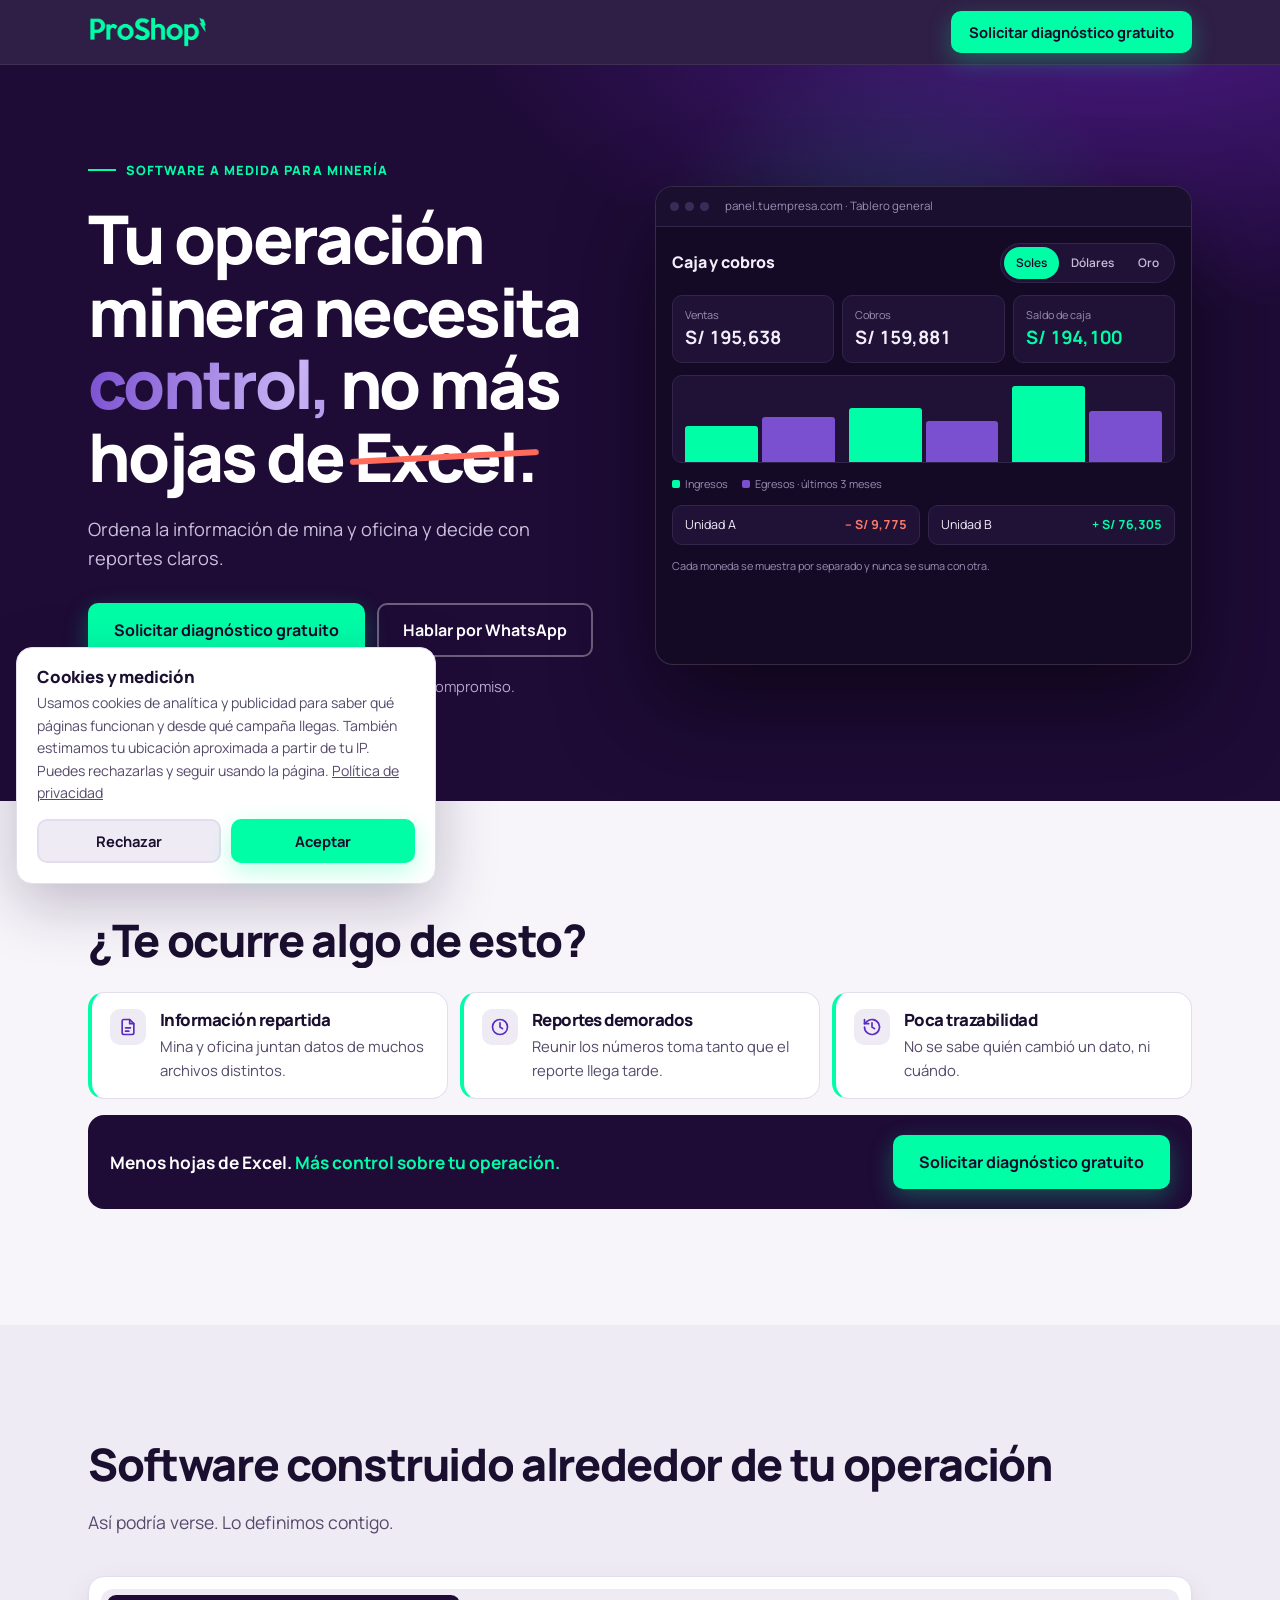
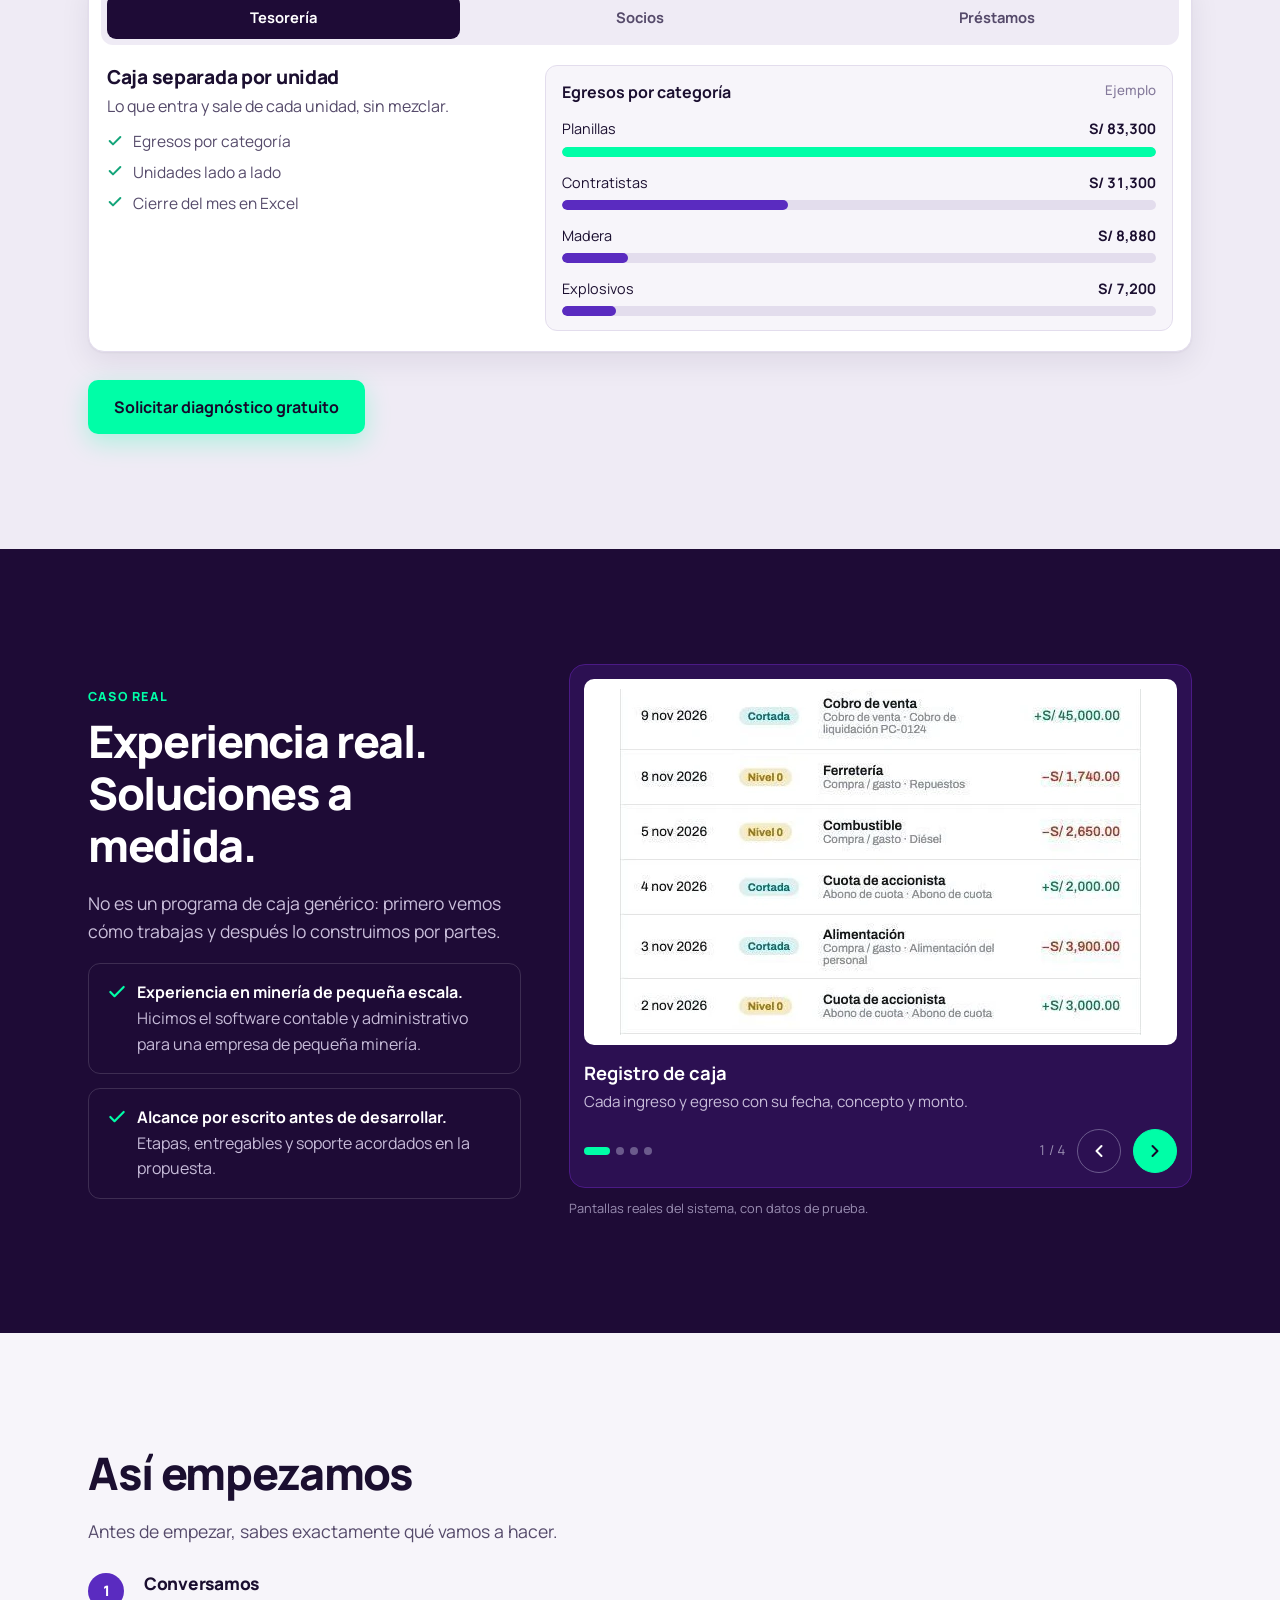
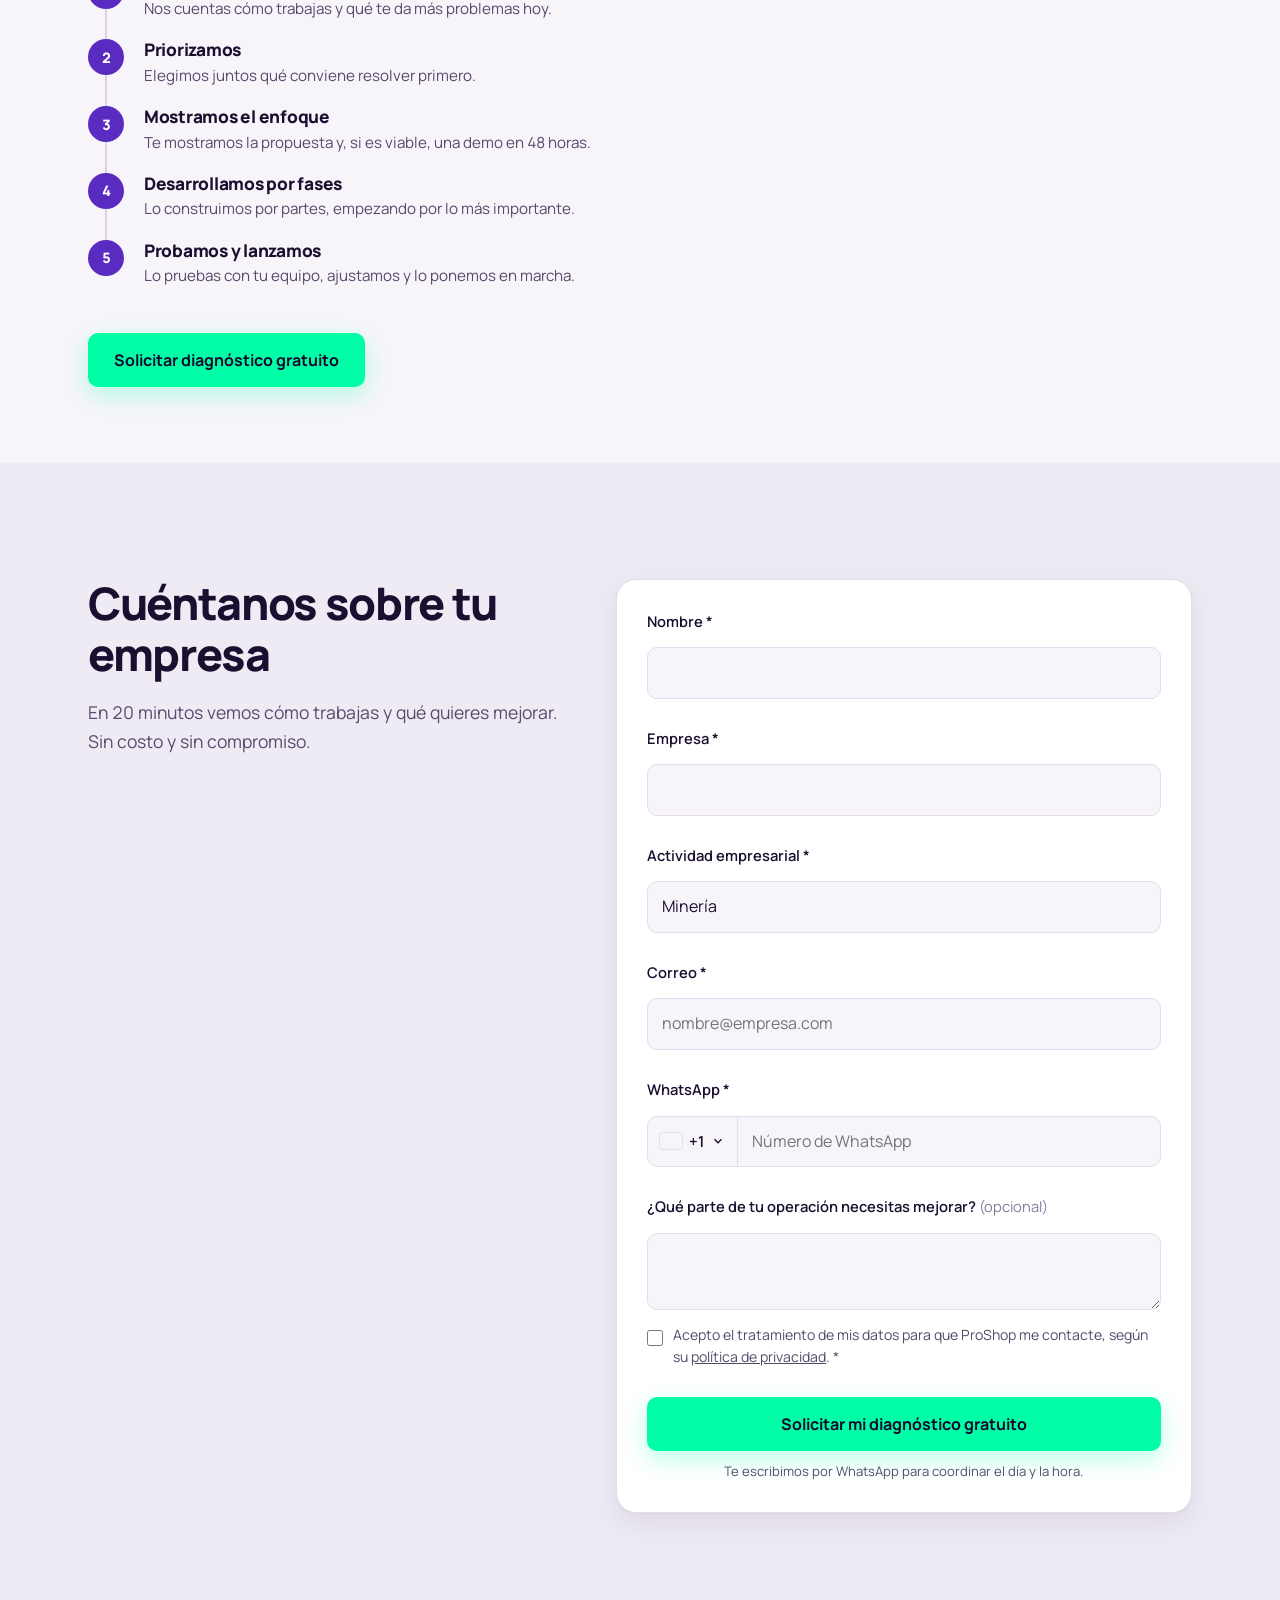
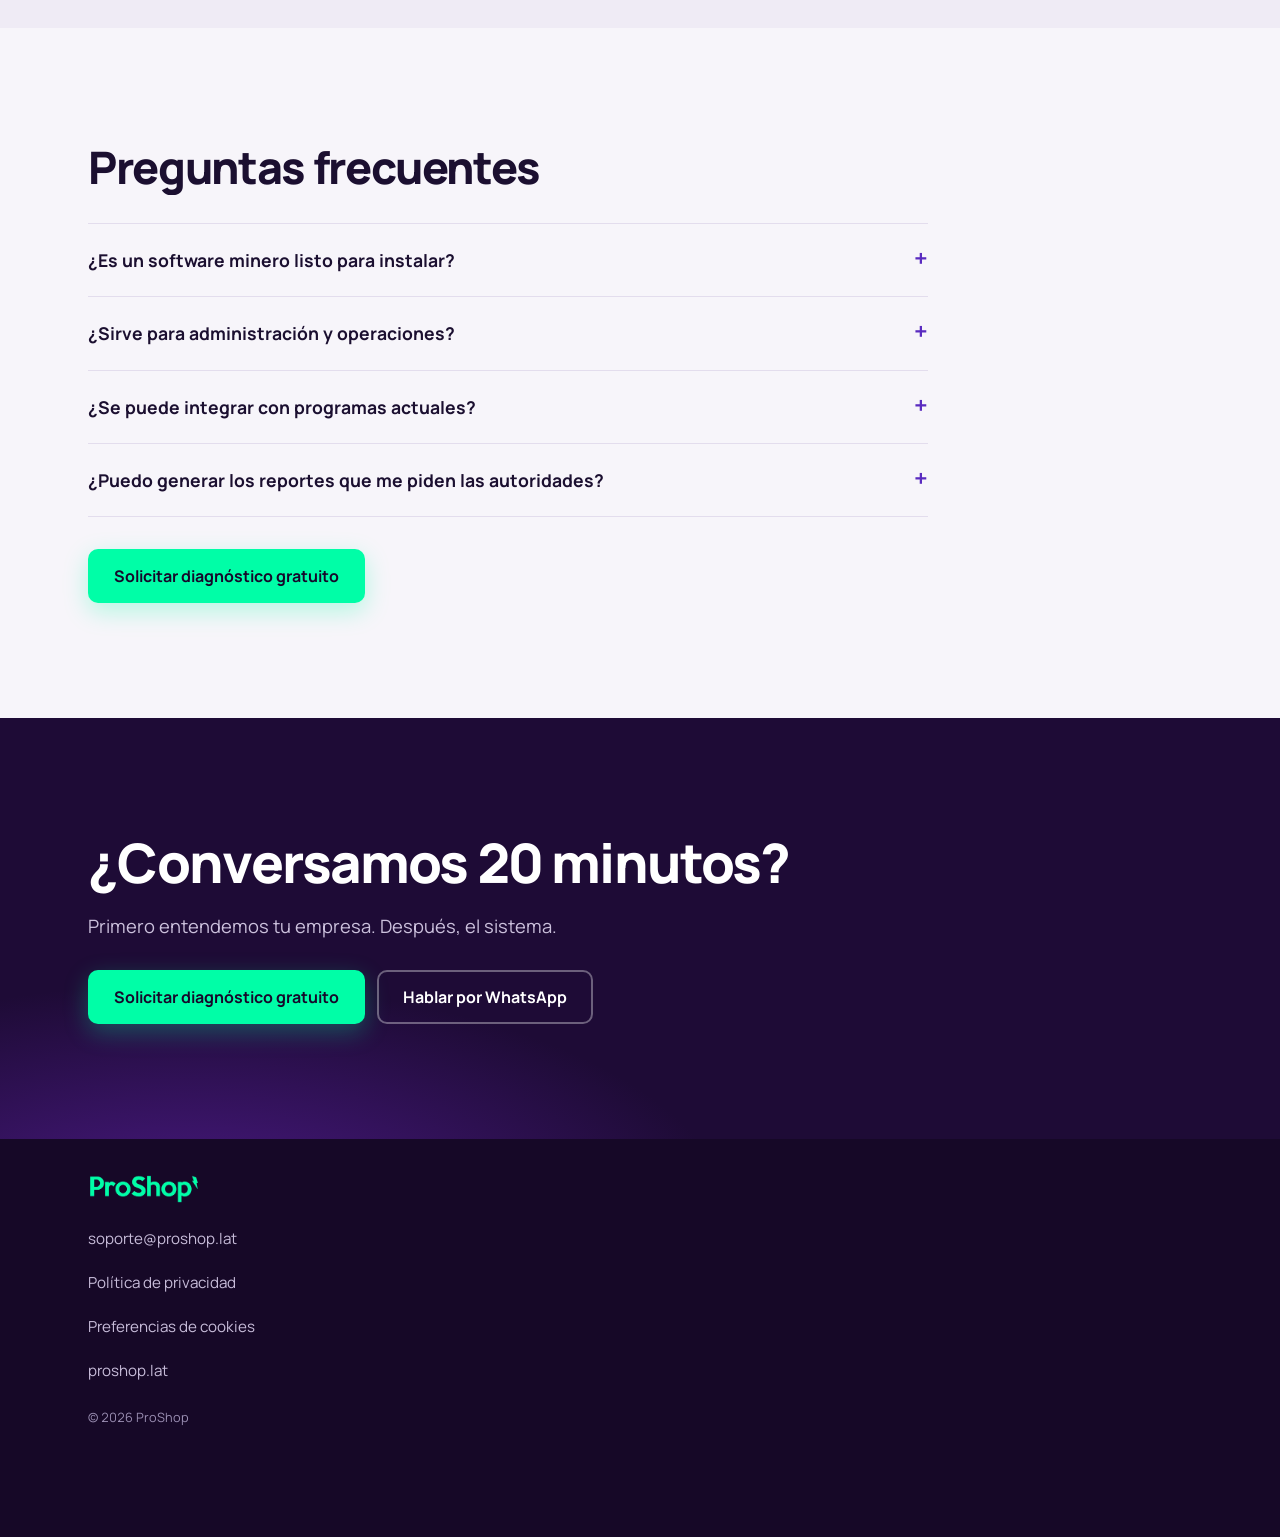
==== commit 93fb9f8c: "Política de privacidad en /privacidad para las 4 landings (proshop.lat/privacidad daba 404) Co-Autho" ====
--- a/landing-mineria/site/index.html
+++ b/landing-mineria/site/index.html
@@ -865,7 +865,7 @@
         </div><span class="err" id="e-whatsapp" data-for="whatsapp"></span>
         <label for="f-nec">¿Qué parte de tu operación necesitas mejorar? <span class="opt">(opcional)</span></label>
         <textarea id="f-nec" name="necesidad"></textarea>
-        <label class="check" for="f-consent"><input id="f-consent" type="checkbox" name="consent" required aria-describedby="e-consent"><span>Acepto el tratamiento de mis datos para que ProShop me contacte, según su <a href="https://proshop.lat/privacidad" target="_blank" rel="noopener">política de privacidad</a>. *</span></label>
+        <label class="check" for="f-consent"><input id="f-consent" type="checkbox" name="consent" required aria-describedby="e-consent"><span>Acepto el tratamiento de mis datos para que ProShop me contacte, según su <a href="/privacidad" target="_blank" rel="noopener">política de privacidad</a>. *</span></label>
         <span class="err" id="e-consent" data-for="consent"></span>
         <button class="btn btn-primary" type="submit" id="submit">Solicitar mi diagnóstico gratuito</button>
         <p class="next-step">Te escribimos por WhatsApp para coordinar el día y la hora.</p>
@@ -916,7 +916,7 @@
     <a class="ft-logo" href="https://proshop.lat/" aria-label="ProShop"><img src="img/logo-proshop.png" alt="ProShop" width="120" height="30" loading="lazy"></a>
     <ul class="ft-links">
       <li><a href="mailto:soporte@proshop.lat">soporte@proshop.lat</a></li>
-      <li><a href="https://proshop.lat/privacidad">Política de privacidad</a></li>
+      <li><a href="/privacidad">Política de privacidad</a></li>
       <li><button type="button" class="linkish" id="ck-open">Preferencias de cookies</button></li>
       <li><a href="https://proshop.lat/">proshop.lat</a></li>
     </ul>
@@ -926,7 +926,7 @@
 
 <div class="cookie" id="cookie" role="dialog" aria-labelledby="ck-t" aria-describedby="ck-d">
   <h2 id="ck-t">Cookies y medición</h2>
-  <p id="ck-d">Usamos cookies de analítica y publicidad para saber qué páginas funcionan y desde qué campaña llegas. También estimamos tu ubicación aproximada a partir de tu IP. Puedes rechazarlas y seguir usando la página. <a href="https://proshop.lat/privacidad" target="_blank" rel="noopener">Política de privacidad</a></p>
+  <p id="ck-d">Usamos cookies de analítica y publicidad para saber qué páginas funcionan y desde qué campaña llegas. También estimamos tu ubicación aproximada a partir de tu IP. Puedes rechazarlas y seguir usando la página. <a href="/privacidad" target="_blank" rel="noopener">Política de privacidad</a></p>
   <div class="row"><button type="button" class="btn btn-no" id="ck-no">Rechazar</button><button type="button" class="btn btn-primary" id="ck-yes">Aceptar</button></div>
 </div>
 
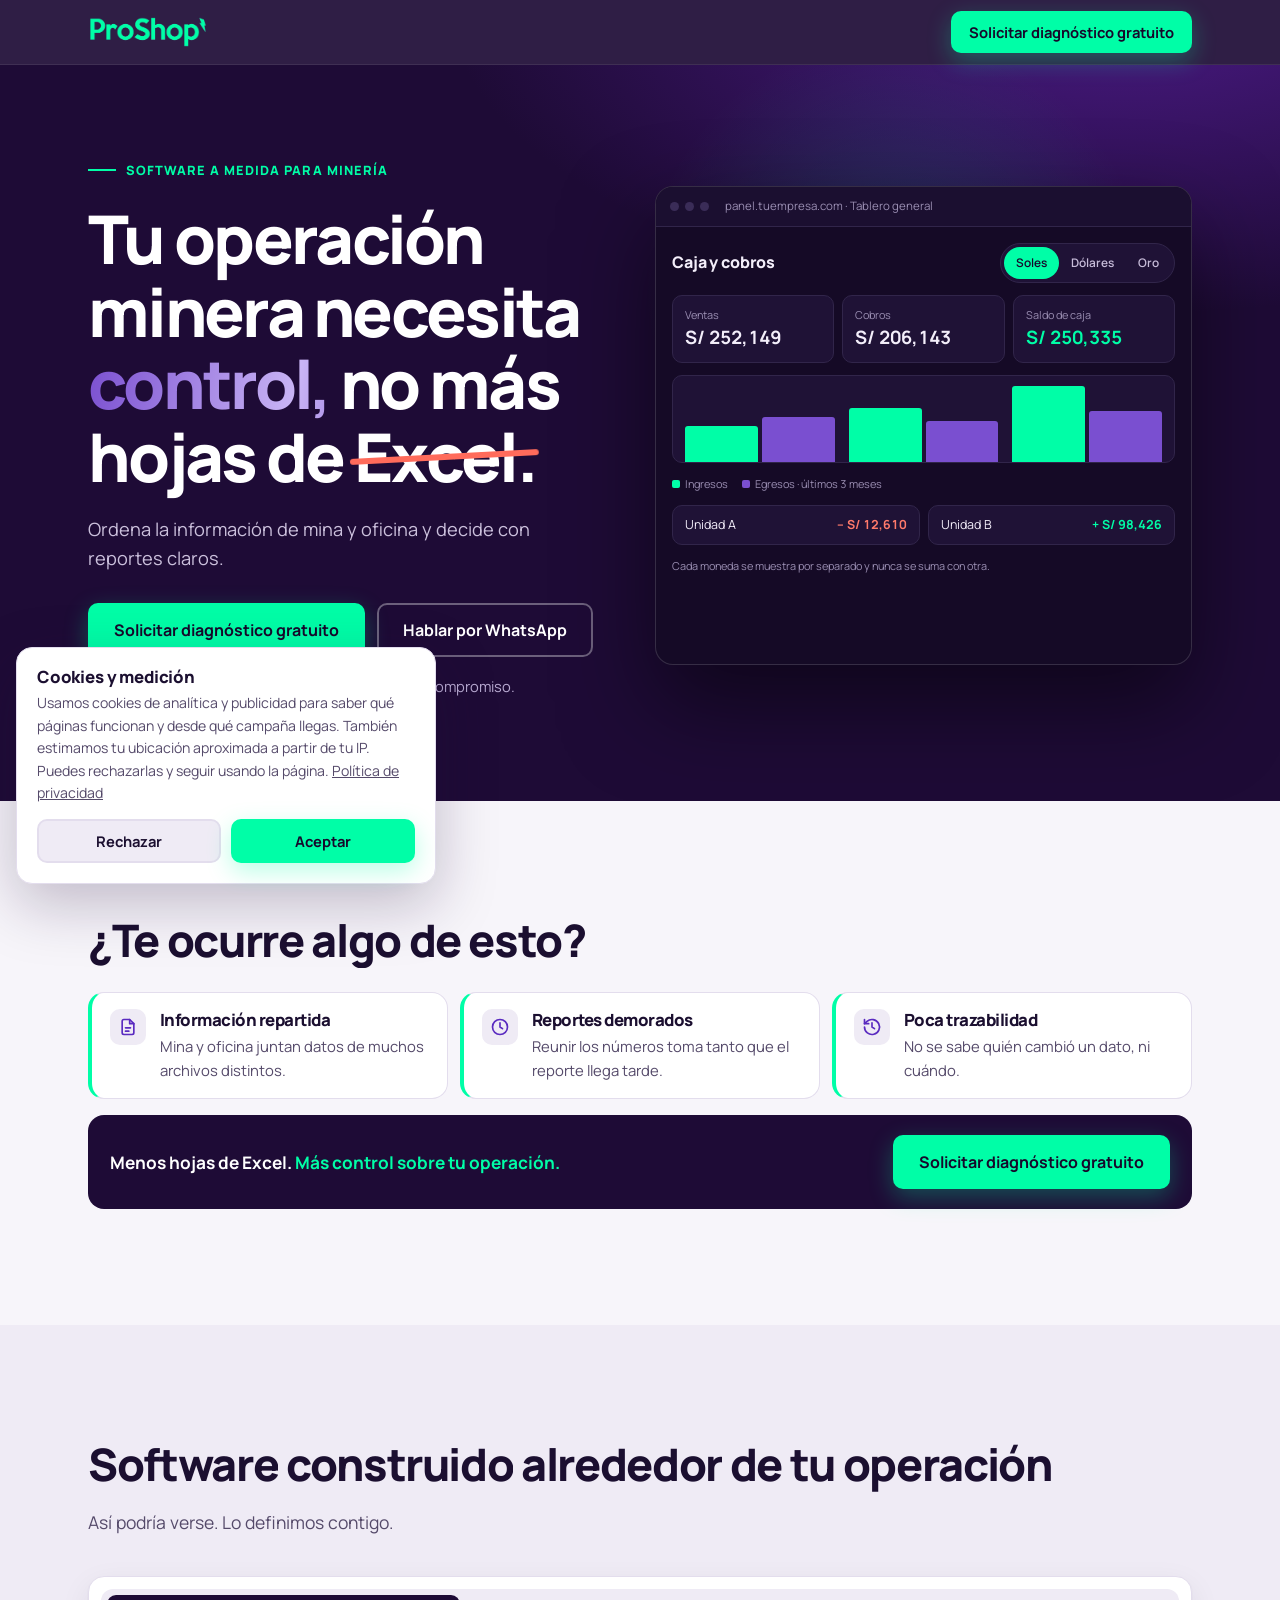
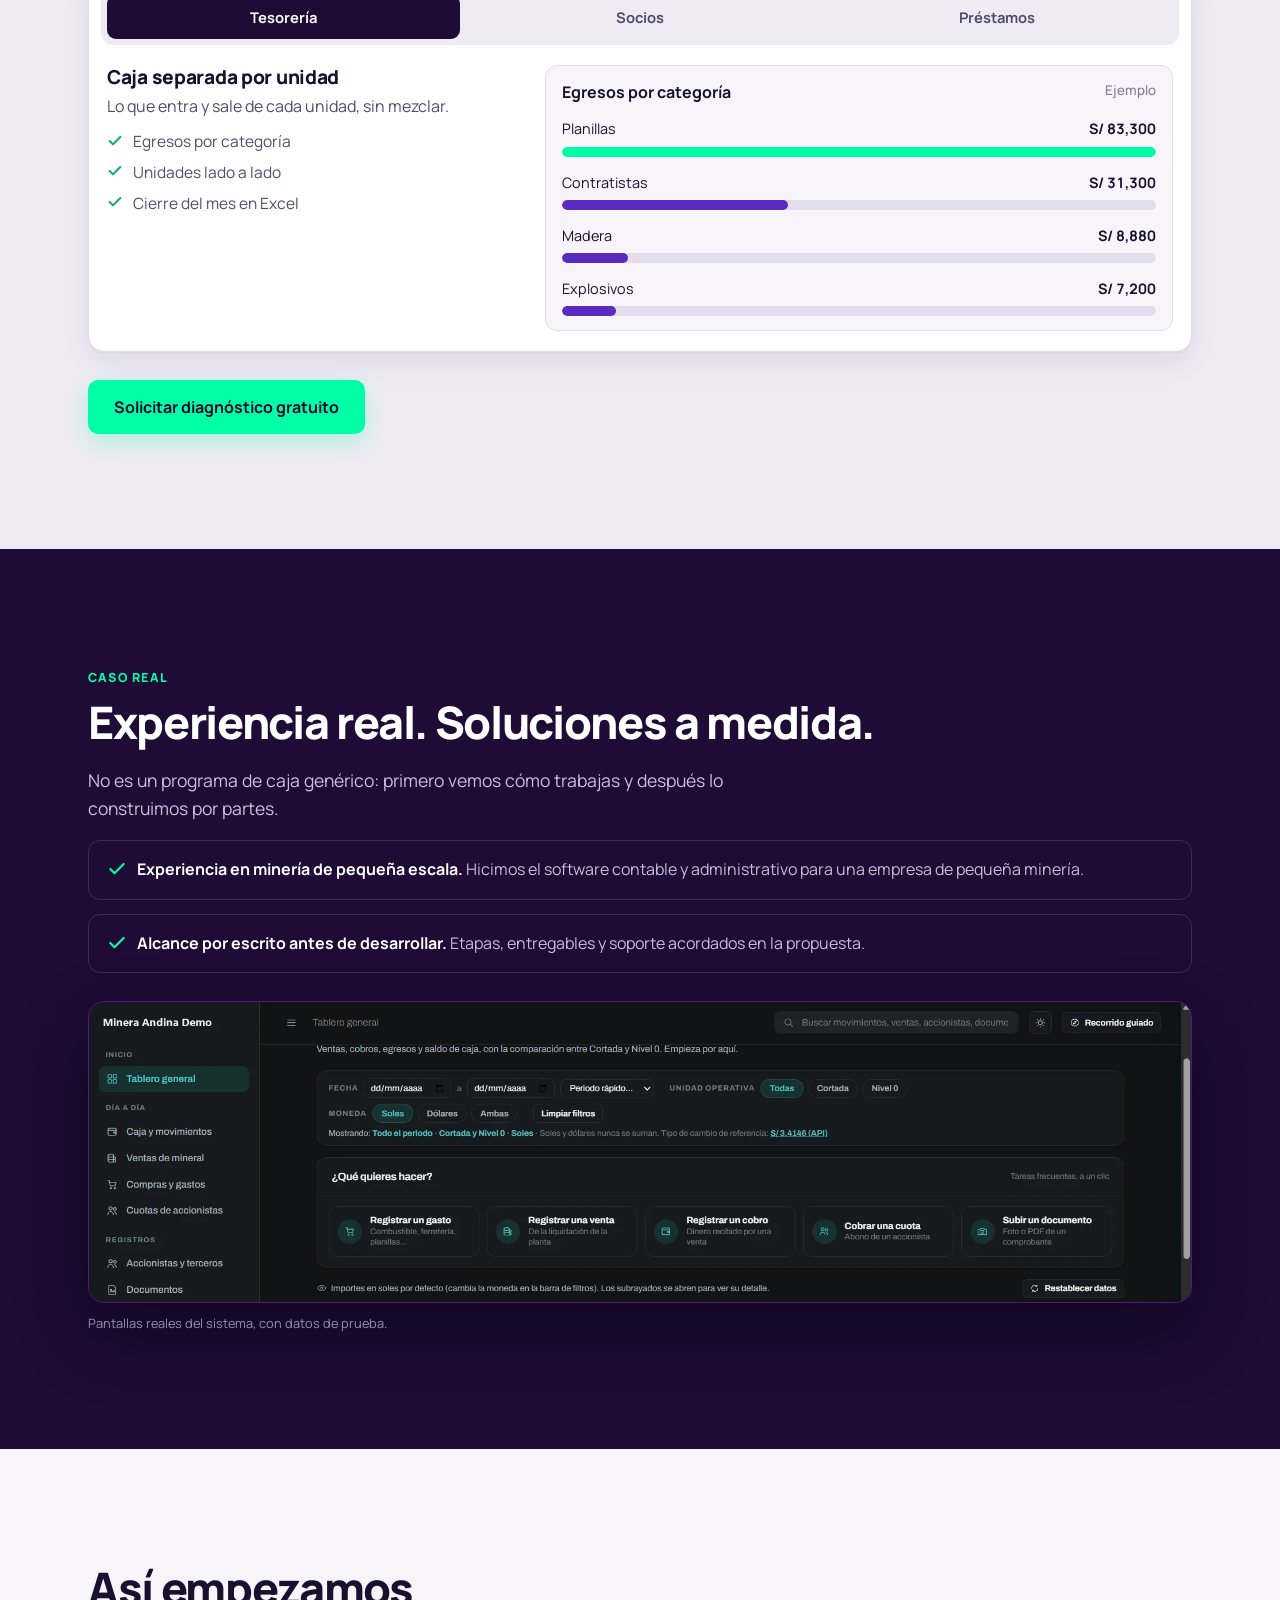
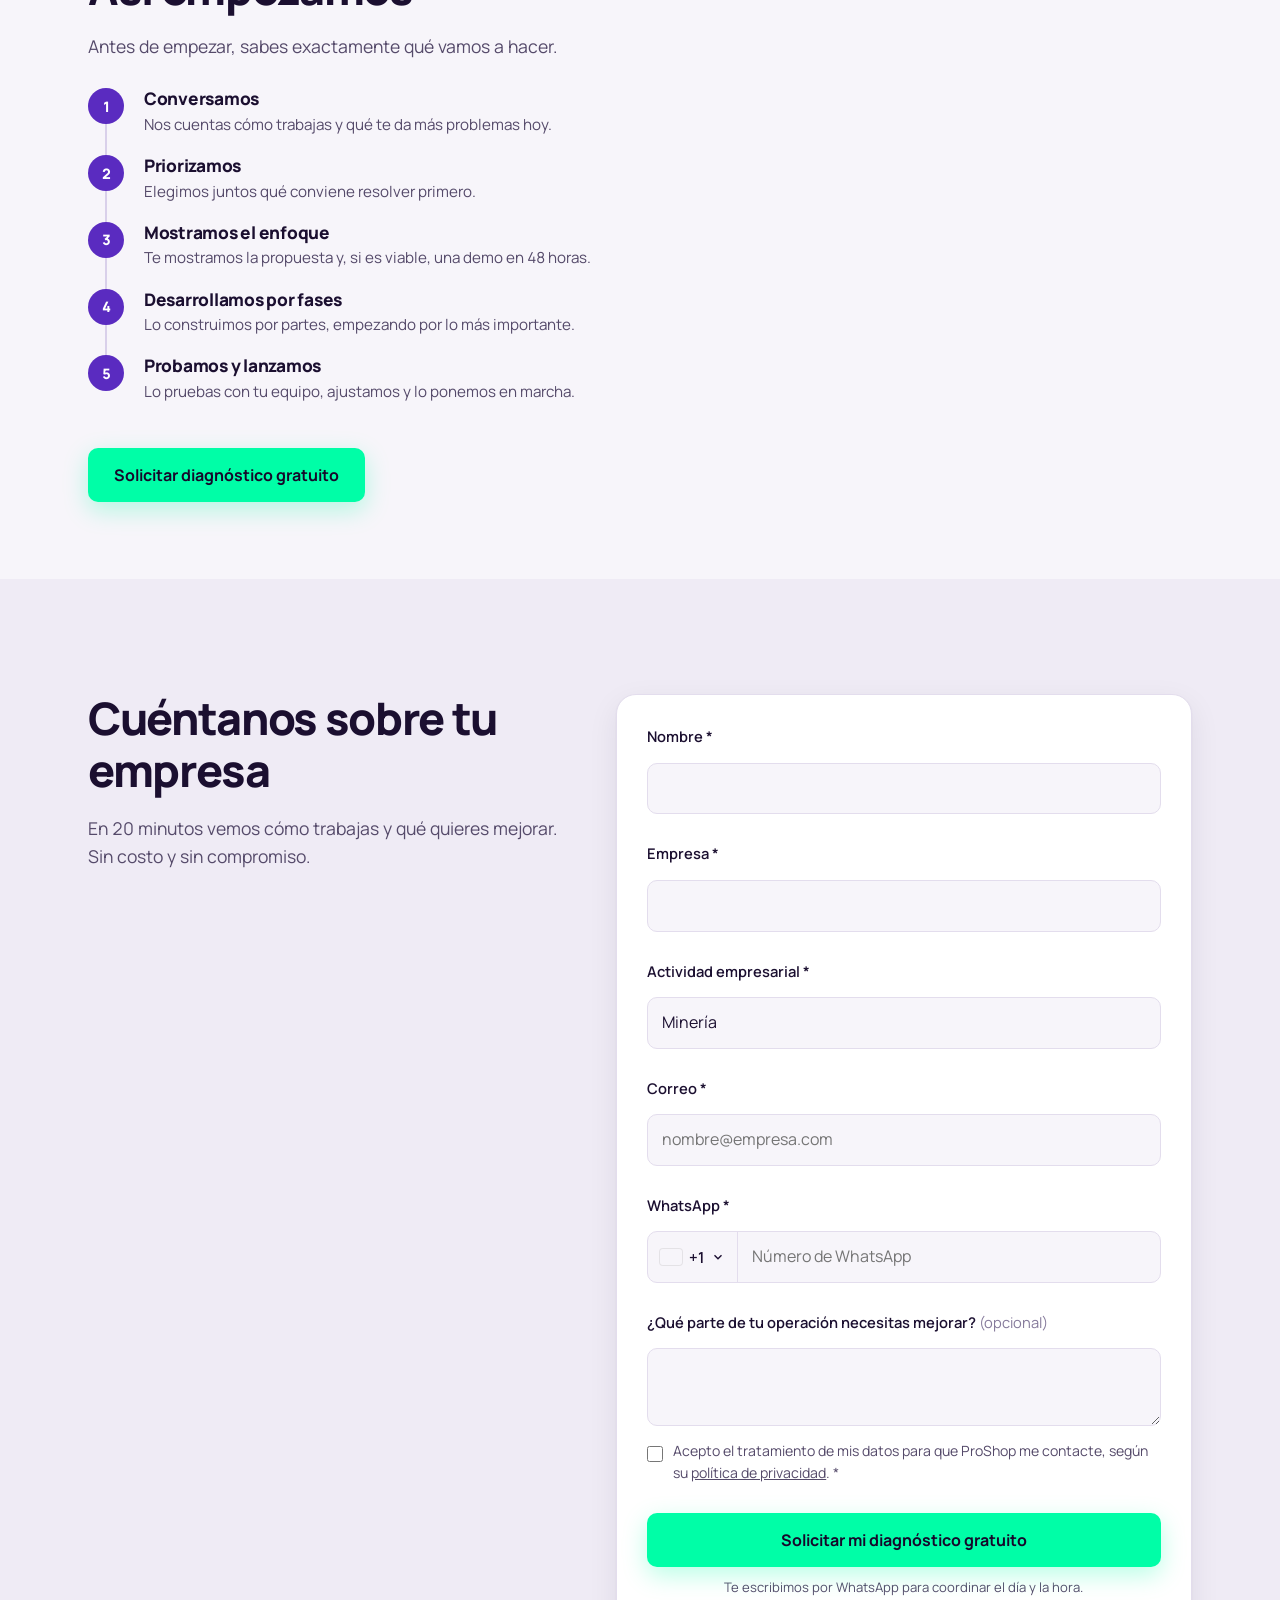
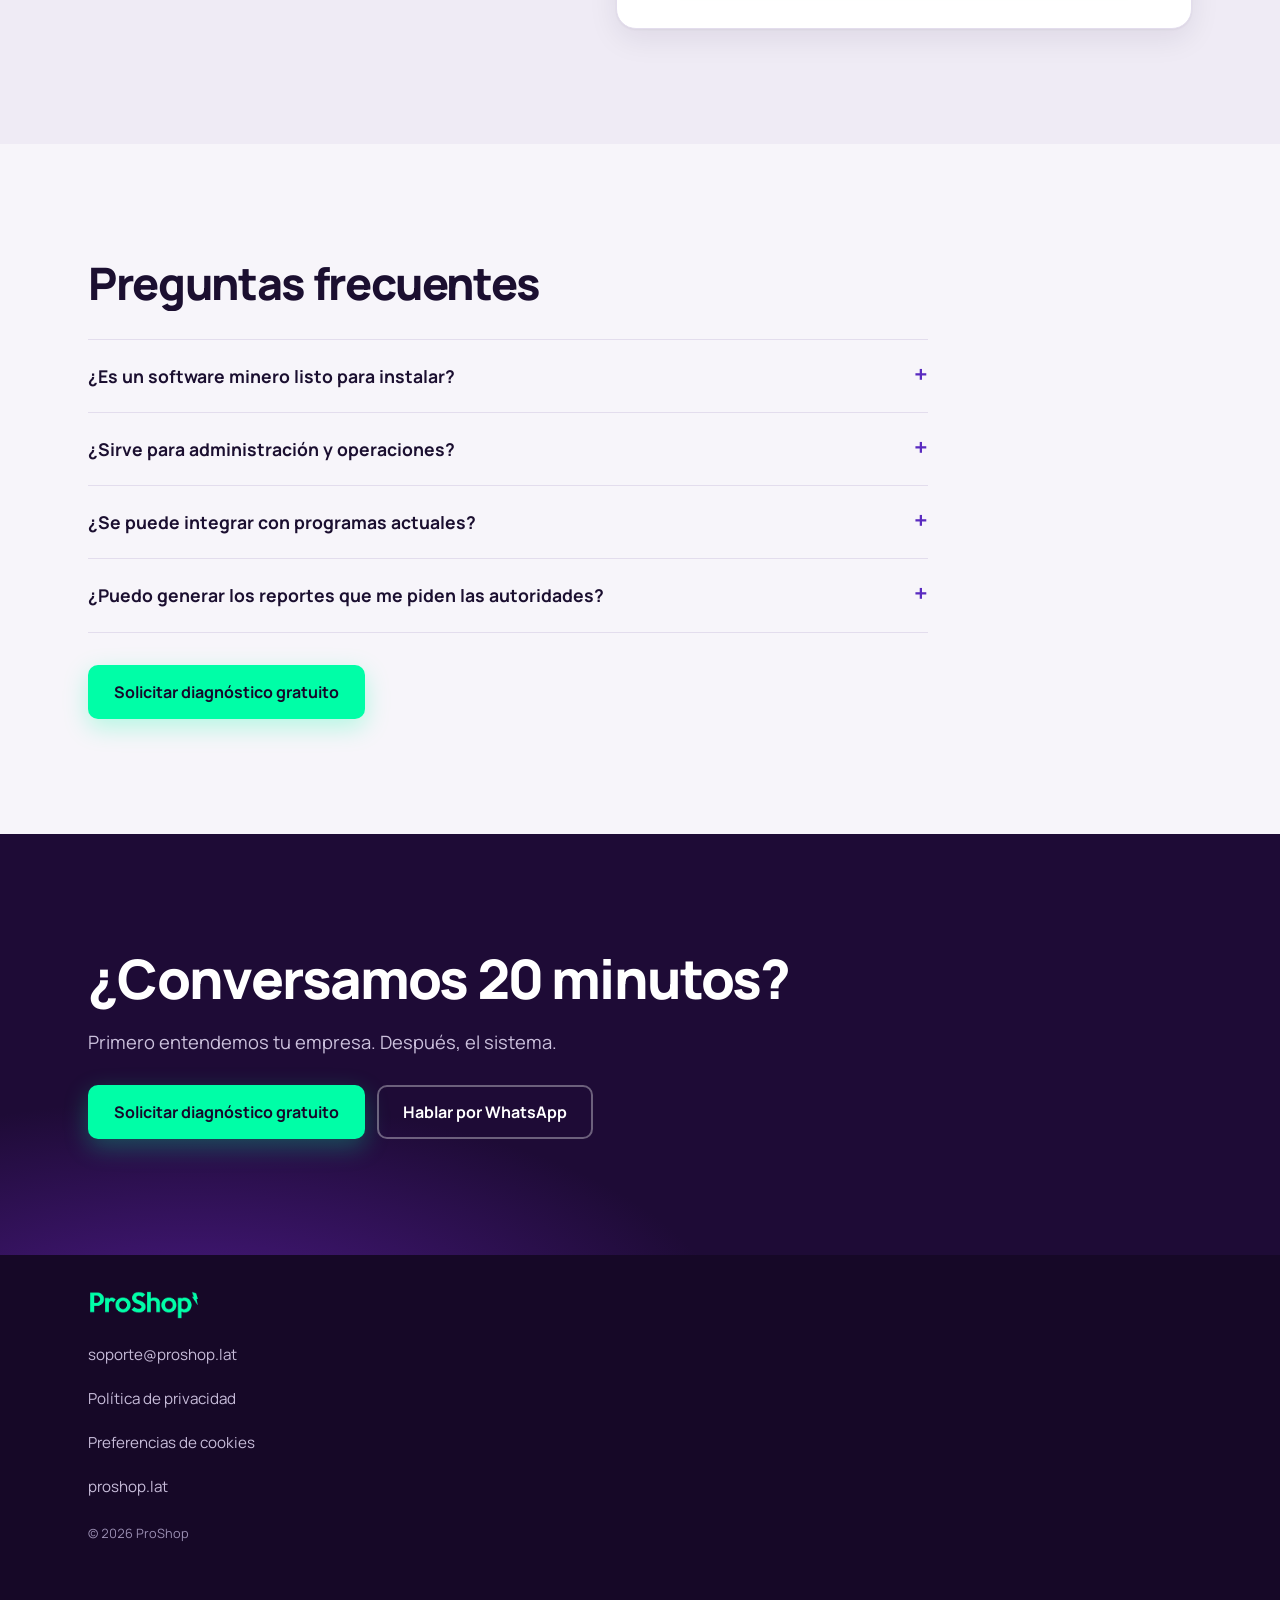
==== commit 2cdaca6a: "Transporte: mapa de demanda real de GoBot; Minería: una sola pantalla real (nombre del cliente tapad" ====
--- a/landing-mineria/site/index.html
+++ b/landing-mineria/site/index.html
@@ -593,6 +593,9 @@
 .dcar-btn{width:44px;height:44px;border-radius:50%;display:grid;place-items:center;cursor:pointer;border:1px solid #6b5a8c;background:transparent;color:#fff}
 .dcar-btn svg{width:20px;height:20px}
 .dcar-btn.next{background:var(--accent);border-color:var(--accent);color:var(--on-accent)}
+#experiencia .trust-grid{grid-template-columns:1fr!important;gap:28px!important}
+.dshot{margin:0;border-radius:16px;overflow:hidden;border:1px solid #4b1a86;box-shadow:0 30px 70px rgba(0,0,0,.4)}
+.dshot img{width:100%;height:auto;display:block}
 .dcar-note{margin-top:10px;font-size:.8rem;color:#9a8eb2}
 @media (max-width:960px){.problems.pc{grid-template-columns:1fr!important}}
 @media (max-width:640px){.pc-close .btn{width:100%}.tabs button{font-size:.85rem!important}.ds-img{min-height:90px}}
@@ -788,32 +791,9 @@
       </ul>
     </div>
     <div>
-      <div class="dcar" id="dcar" role="region" aria-roledescription="carrusel" aria-label="Pantallas reales del sistema contable minero">
-        <div class="dcar-stage">
-          <figure class="ds on" data-k="0">
-            <div class="ds-img"><img src="img/demo/1-caja.webp" alt="Pantalla real del sistema: registro de caja" width="521" height="346" loading="lazy" decoding="async"></div>
-            <figcaption><b>Registro de caja</b><span>Cada ingreso y egreso con su fecha, concepto y monto.</span></figcaption>
-          </figure>
-          <figure class="ds" data-k="1" hidden>
-            <div class="ds-img"><img src="img/demo/2-ventas.webp" alt="Pantalla real del sistema: ventas de mineral" width="324" height="353" loading="lazy" decoding="async"></div>
-            <figcaption><b>Ventas de mineral</b><span>Lo vendido, lo cobrado y lo pendiente por cobrar a la planta.</span></figcaption>
-          </figure>
-          <figure class="ds" data-k="2" hidden>
-            <div class="ds-img"><img src="img/demo/3-cuotas.webp" alt="Pantalla real del sistema: cuotas de accionistas" width="324" height="353" loading="lazy" decoding="async"></div>
-            <figcaption><b>Cuotas de accionistas</b><span>Cuota asignada y abonos recibidos.</span></figcaption>
-          </figure>
-          <figure class="ds" data-k="3" hidden>
-            <div class="ds-img"><img src="img/demo/4-reportes.webp" alt="Pantalla real del sistema: reportes por unidad" width="488" height="128" loading="lazy" decoding="async"></div>
-            <figcaption><b>Reportes por unidad</b><span>Ingresos, egresos y resultado de caja de cada unidad.</span></figcaption>
-          </figure>
-        </div>
-        <div class="dcar-ctl">
-          <div class="dcar-dots" id="dDots"><button type="button" aria-label="Ver Registro de caja" aria-current="true"></button><button type="button" aria-label="Ver Ventas de mineral"></button><button type="button" aria-label="Ver Cuotas de accionistas"></button><button type="button" aria-label="Ver Reportes por unidad"></button></div>
-          <span class="dcar-count" id="dCount" aria-live="polite">1 / 4</span>
-          <button type="button" class="dcar-btn prev" aria-label="Pantalla anterior"><svg viewBox="0 0 24 24" fill="none" stroke="currentColor" stroke-width="2.4" stroke-linecap="round" stroke-linejoin="round"><path d="M15 18l-6-6 6-6"/></svg></button>
-          <button type="button" class="dcar-btn next" aria-label="Pantalla siguiente"><svg viewBox="0 0 24 24" fill="none" stroke="currentColor" stroke-width="2.4" stroke-linecap="round" stroke-linejoin="round"><path d="M9 18l6-6-6-6"/></svg></button>
-        </div>
-      </div>
+      <figure class="dshot">
+        <img src="img/demo/tablero.webp" alt="Pantalla real del sistema contable minero: tablero general con filtros por fecha, unidad y moneda, y accesos rápidos para registrar gastos, ventas, cobros y cuotas" width="1917" height="522" loading="lazy" decoding="async">
+      </figure>
       <p class="dcar-note">Pantallas reales del sistema, con datos de prueba.</p>
     </div>
   </div>
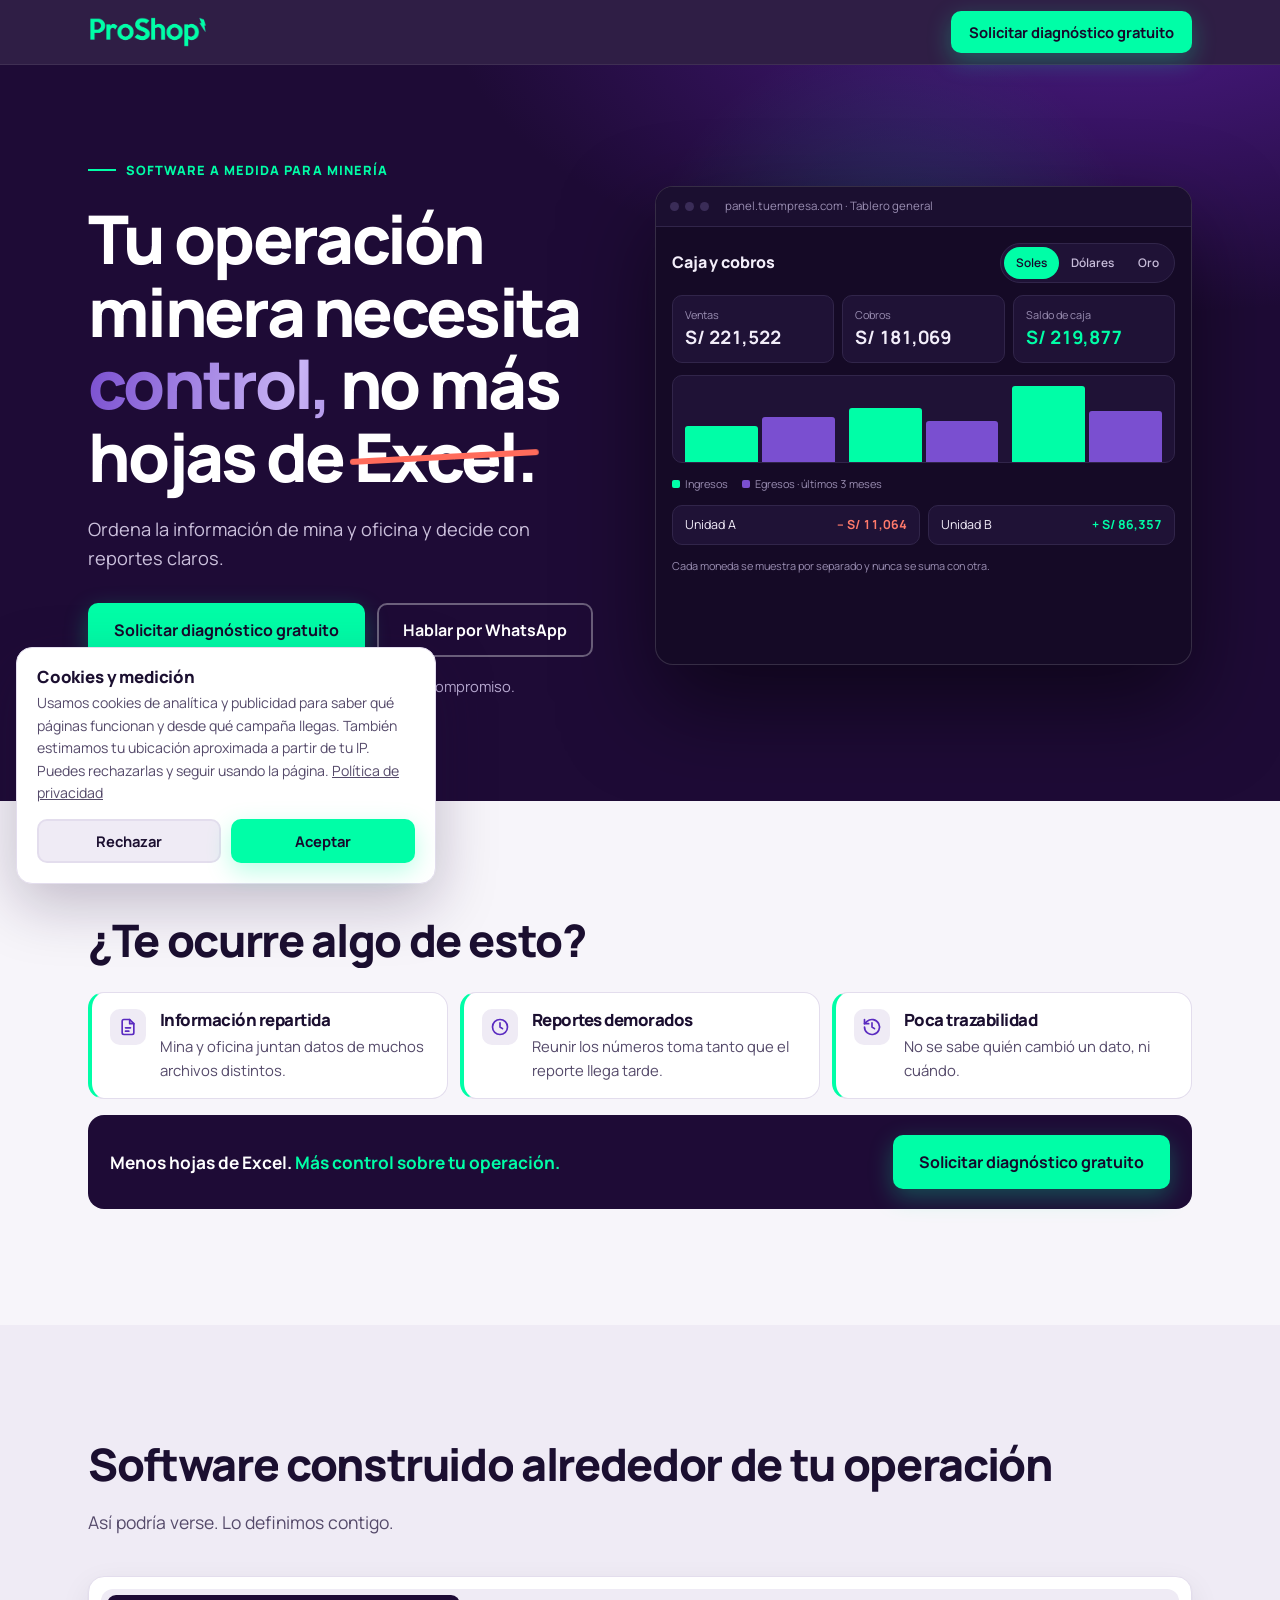
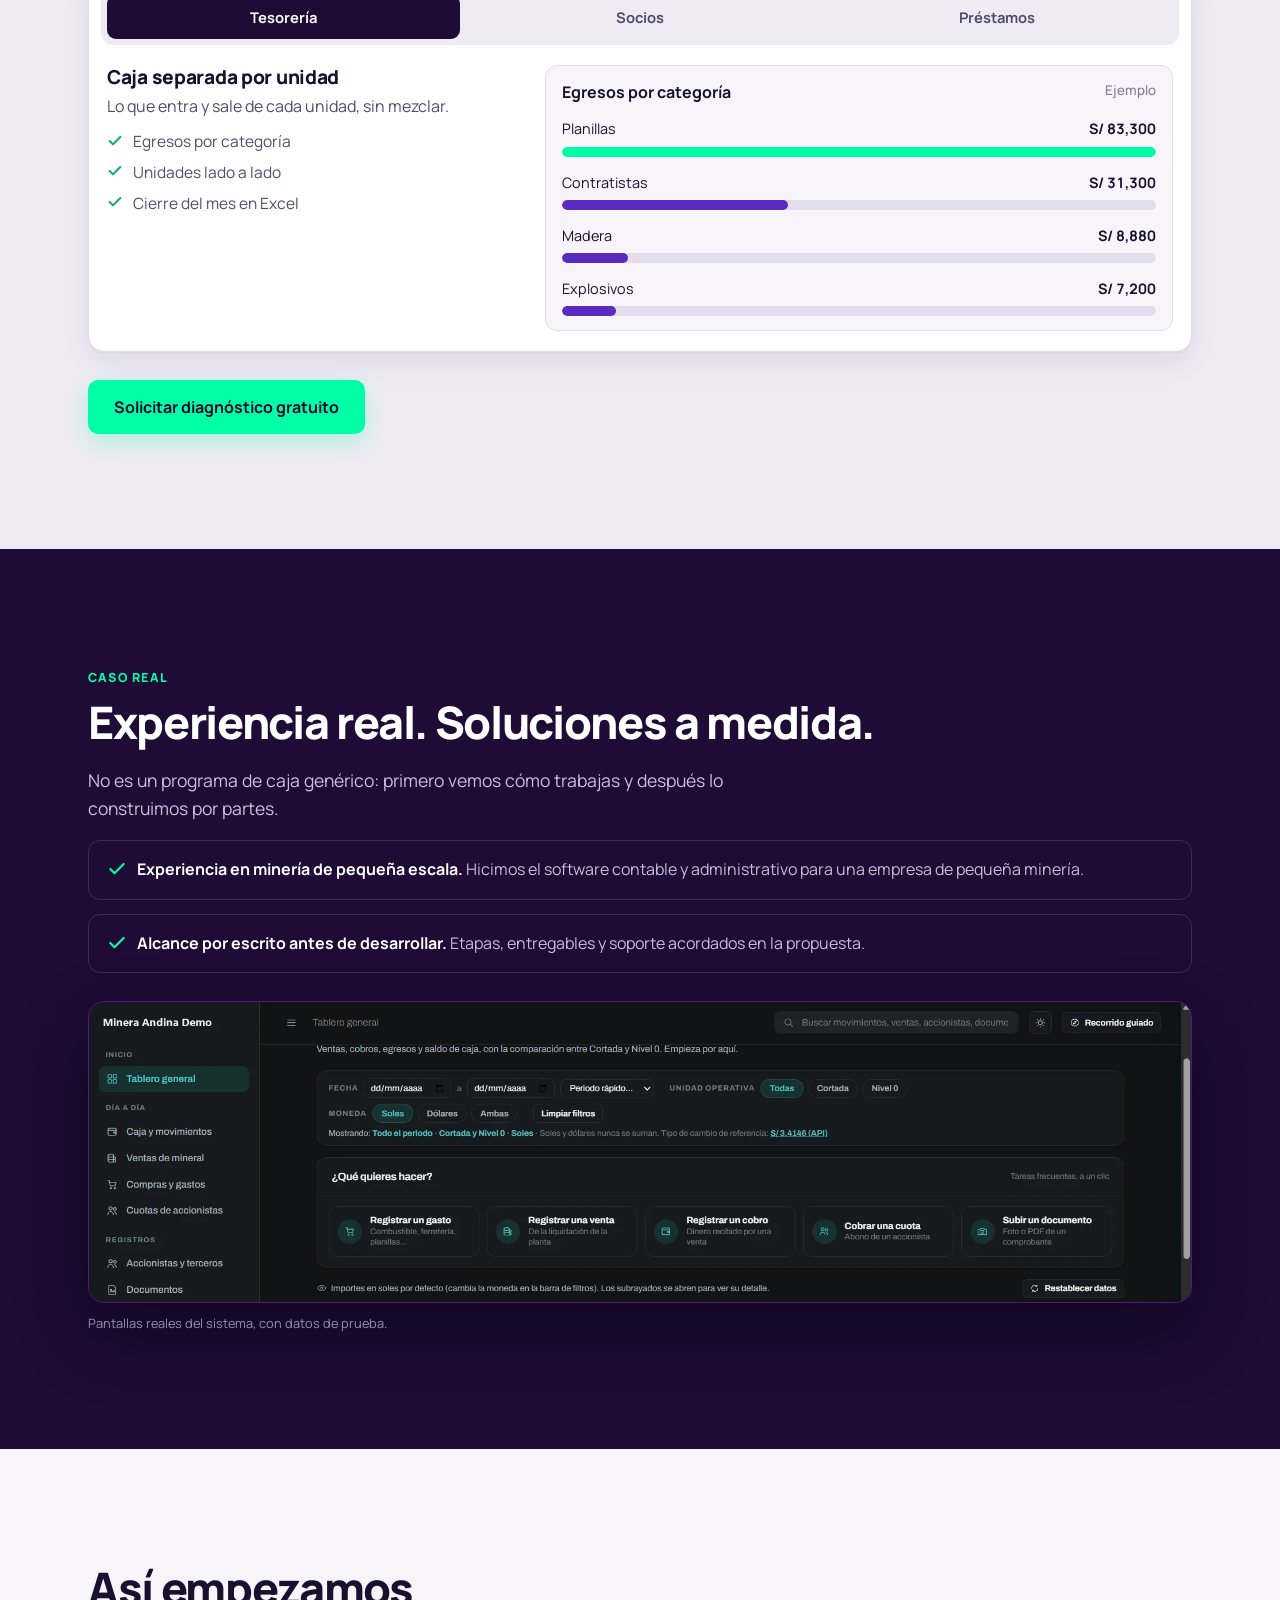
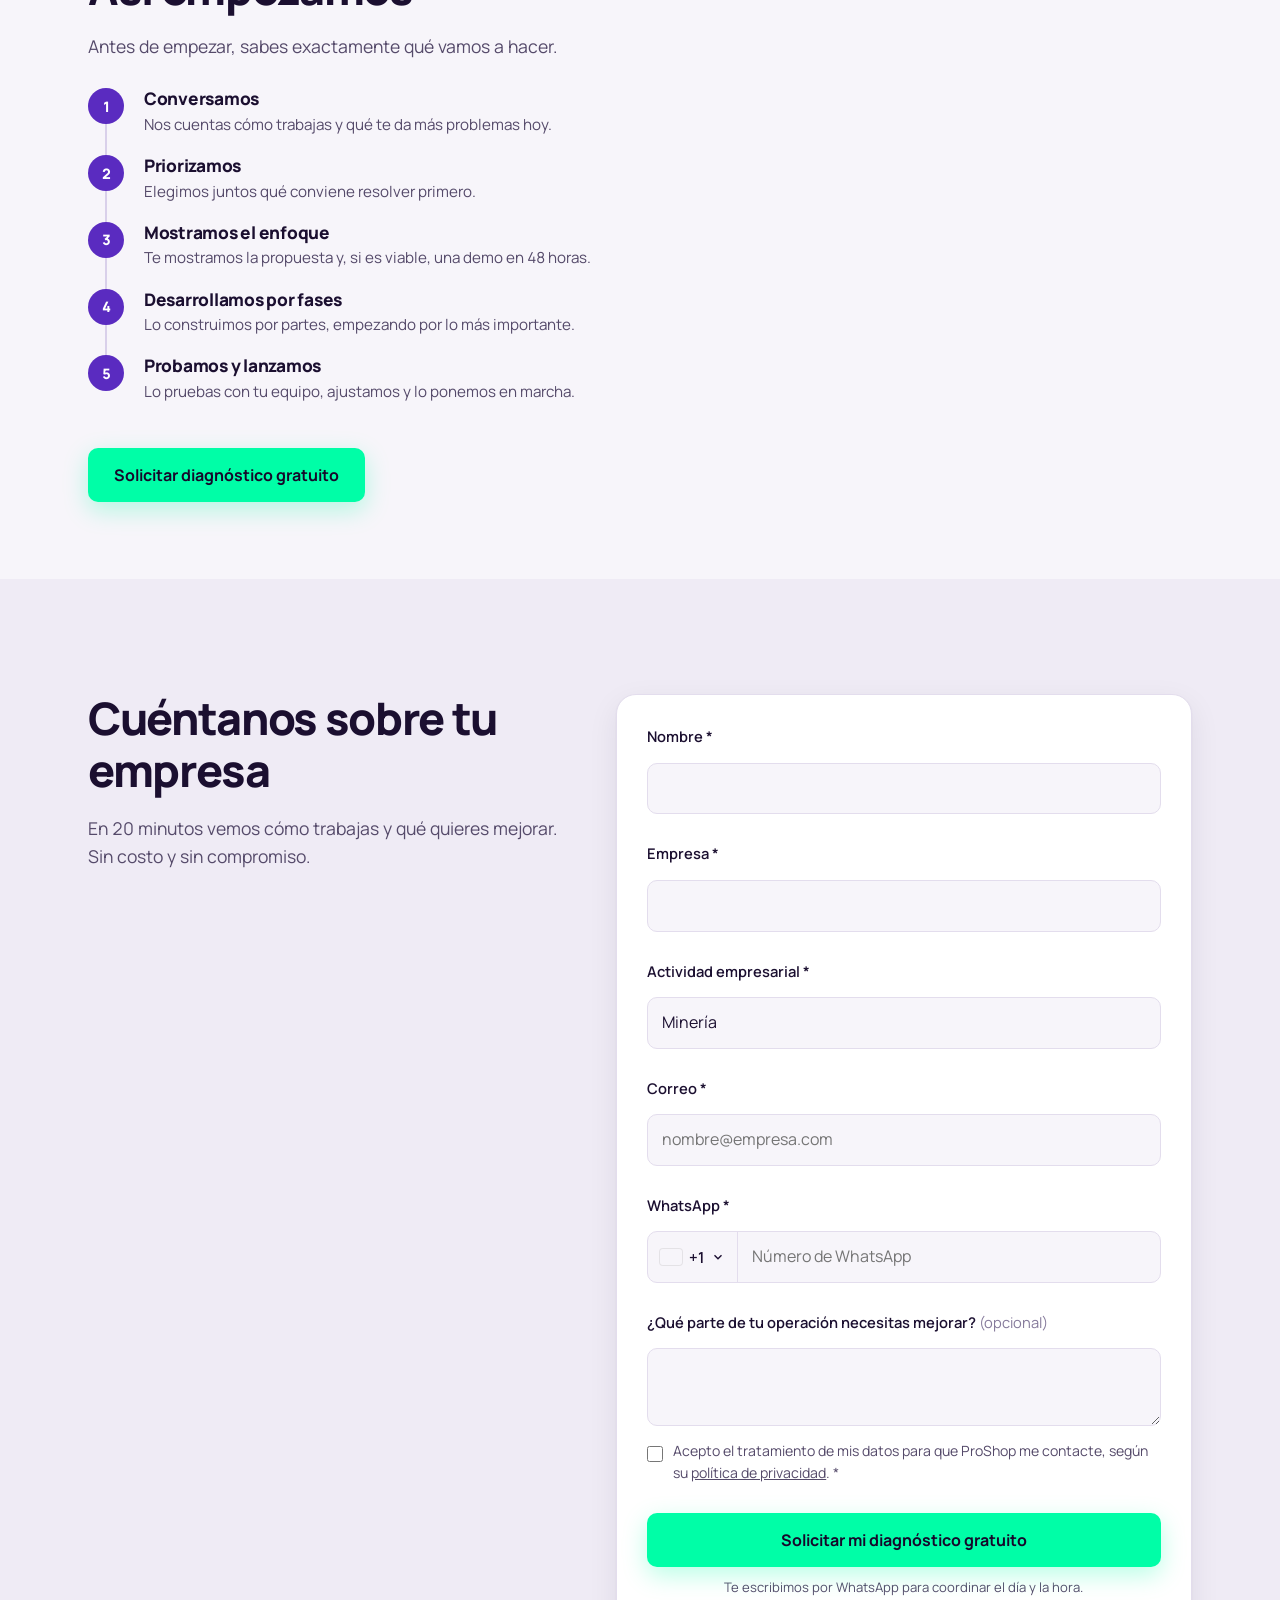
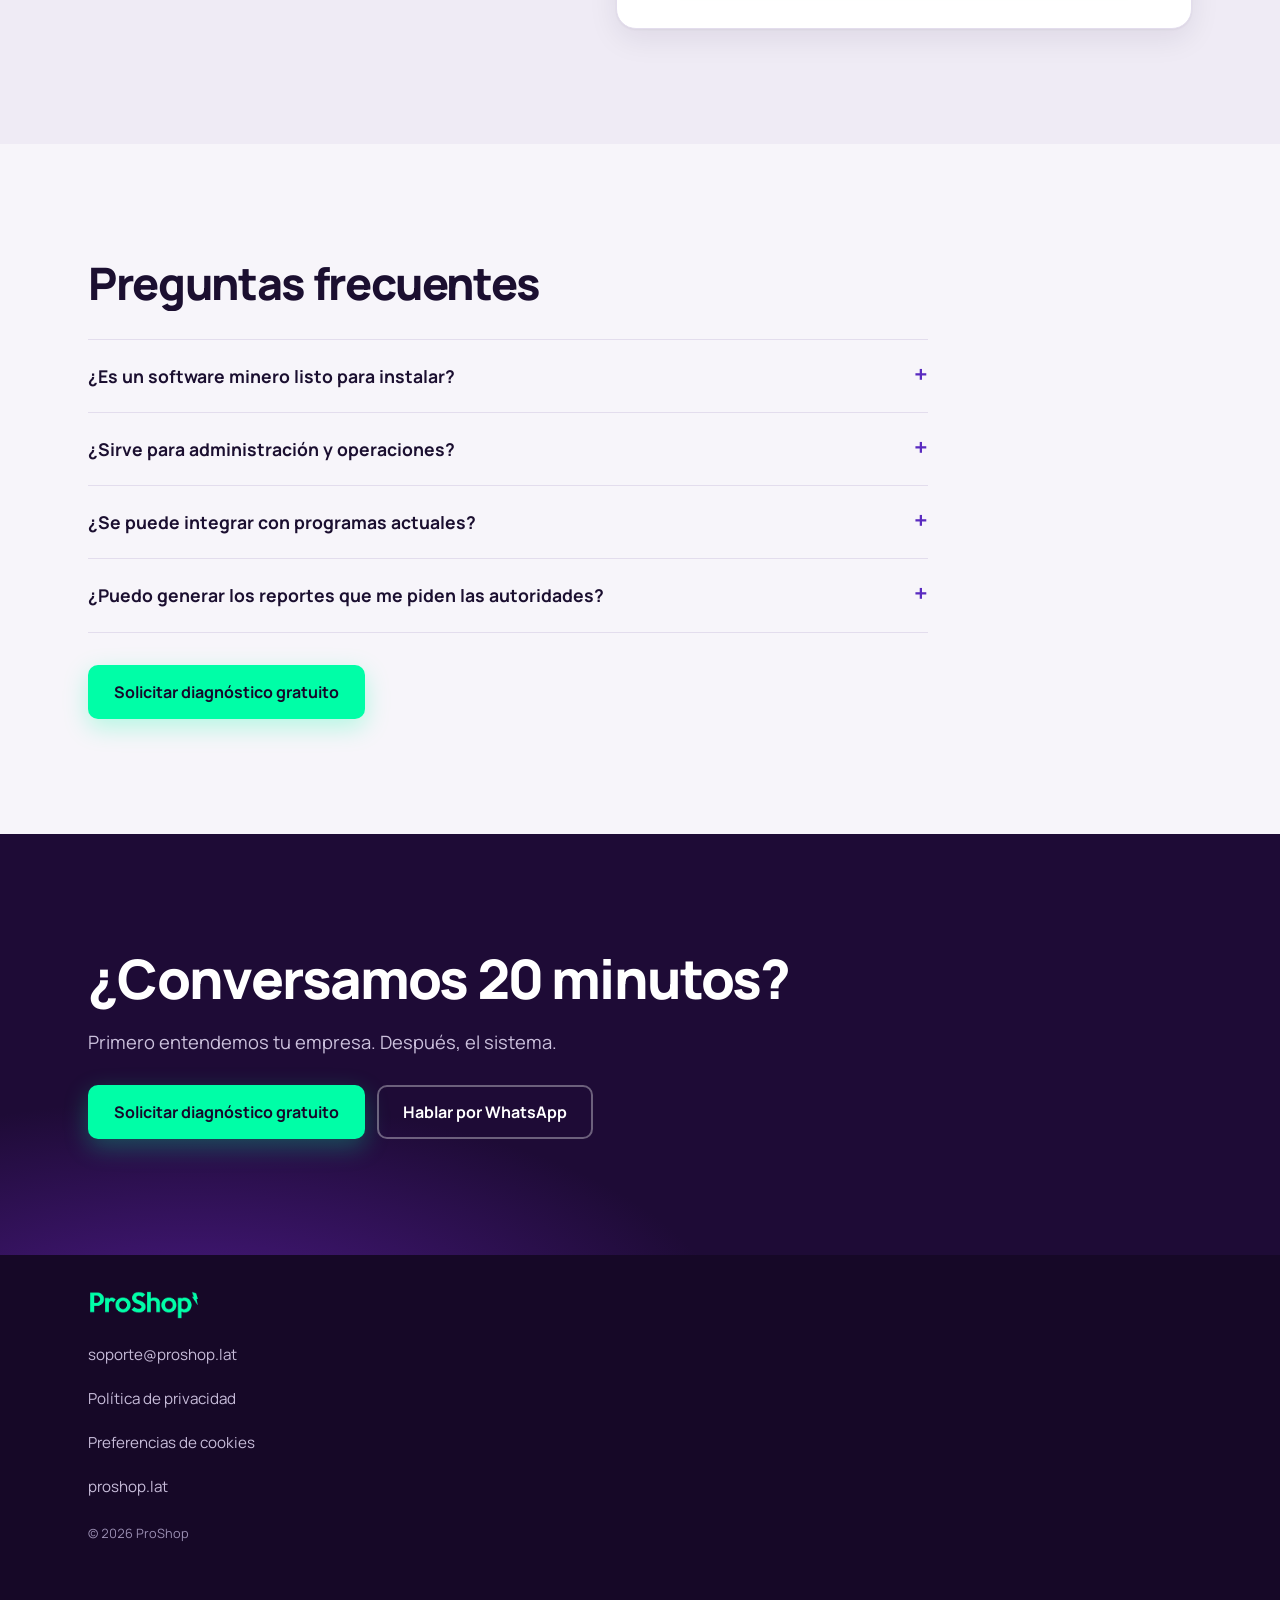
==== commit 0f807dc1: "Minería, fábrica y transporte: Google Tag Manager GTM-PMRBWJ8D con Consent Mode v2 Co-Authored-By: C" ====
--- a/landing-mineria/site/index.html
+++ b/landing-mineria/site/index.html
@@ -1,6 +1,17 @@
 <!doctype html>
 <html lang="es-PE">
 <head>
+<!-- Google Tag Manager (GTM-PMRBWJ8D) con Consent Mode v2: primero el consentimiento, luego el contenedor -->
+<script>
+  window.dataLayer = window.dataLayer || [];
+  function gtag(){dataLayer.push(arguments);}
+  gtag('consent', 'default', {ad_storage:'denied', analytics_storage:'denied', ad_user_data:'denied', ad_personalization:'denied', wait_for_update:500});
+  try { if (localStorage.getItem('cookie_consent') === 'granted') gtag('consent', 'update', {ad_storage:'granted', analytics_storage:'granted', ad_user_data:'granted', ad_personalization:'granted'}); } catch (e) {}
+  gtag('js', new Date());
+  window.__gtmEnHead = true;
+  (function(w,d,s,l,i){w[l]=w[l]||[];w[l].push({'gtm.start':new Date().getTime(),event:'gtm.js'});var f=d.getElementsByTagName(s)[0],j=d.createElement(s),dl=l!='dataLayer'?'&l='+l:'';j.async=true;j.src='https://www.googletagmanager.com/gtm.js?id='+i+dl;f.parentNode.insertBefore(j,f);})(window,document,'script','dataLayer','GTM-PMRBWJ8D');
+</script>
+<!-- Fin Google Tag Manager -->
 <meta charset="utf-8">
 <meta name="viewport" content="width=device-width, initial-scale=1">
 <title>Software a medida para gestión de empresas mineras | ProShop Perú</title>
@@ -602,6 +613,8 @@
 </style>
 </head>
 <body>
+<!-- Google Tag Manager (noscript) -->
+<noscript><iframe src="https://www.googletagmanager.com/ns.html?id=GTM-PMRBWJ8D" height="0" width="0" style="display:none;visibility:hidden"></iframe></noscript>
 
 <div class="prog-au" aria-hidden="true"></div>
 <header class="top">
@@ -968,7 +981,7 @@
   waText: 'Hola, llego desde la página de software para minería. Quiero un diagnóstico gratuito para mi empresa minera.',
   landing: 'software-mineria',
   industry: 'mineria',
-  gtmId: '',                        // PENDIENTE: ID del contenedor de GTM (GTM-XXXXXXX). Vacío = no se carga GTM
+  gtmId: 'GTM-PMRBWJ8D',            // contenedor de GTM (se carga en el <head>, con Consent Mode v2)
   geoEndpoint: 'https://ipwho.is/'  // ubicación aproximada por IP (solo tras aceptar cookies). Ideal: resolverla también en el servidor del CRM
 };
 const REDUCED = matchMedia('(prefers-reduced-motion: reduce)').matches;
@@ -990,14 +1003,14 @@
 })();
 
 /* ===== Consentimiento (Google Consent Mode v2) ===== */
-window.gtag = function(){ dataLayer.push(arguments); };
-gtag('consent','default',{ad_storage:'denied',analytics_storage:'denied',ad_user_data:'denied',ad_personalization:'denied',wait_for_update:500});
+window.gtag = window.gtag || function(){ dataLayer.push(arguments); };
+if (!window.__gtmEnHead) gtag('consent','default',{ad_storage:'denied',analytics_storage:'denied',ad_user_data:'denied',ad_personalization:'denied',wait_for_update:500});
 const CK = 'cookie_consent';
 const getConsent = () => { try { return localStorage.getItem(CK); } catch(e){ return null; } };
 const setConsent = v => { try { localStorage.setItem(CK, v); } catch(e){} };
 let gtmLoaded = false, geo = null;
 function loadGTM(){
-  if (gtmLoaded || !CONFIG.gtmId) return; gtmLoaded = true;
+  if (gtmLoaded || !CONFIG.gtmId || window.__gtmEnHead) return; gtmLoaded = true;
   dataLayer.push({'gtm.start': Date.now(), event: 'gtm.js'});
   const s = document.createElement('script'); s.async = true;
   s.src = 'https://www.googletagmanager.com/gtm.js?id=' + encodeURIComponent(CONFIG.gtmId);
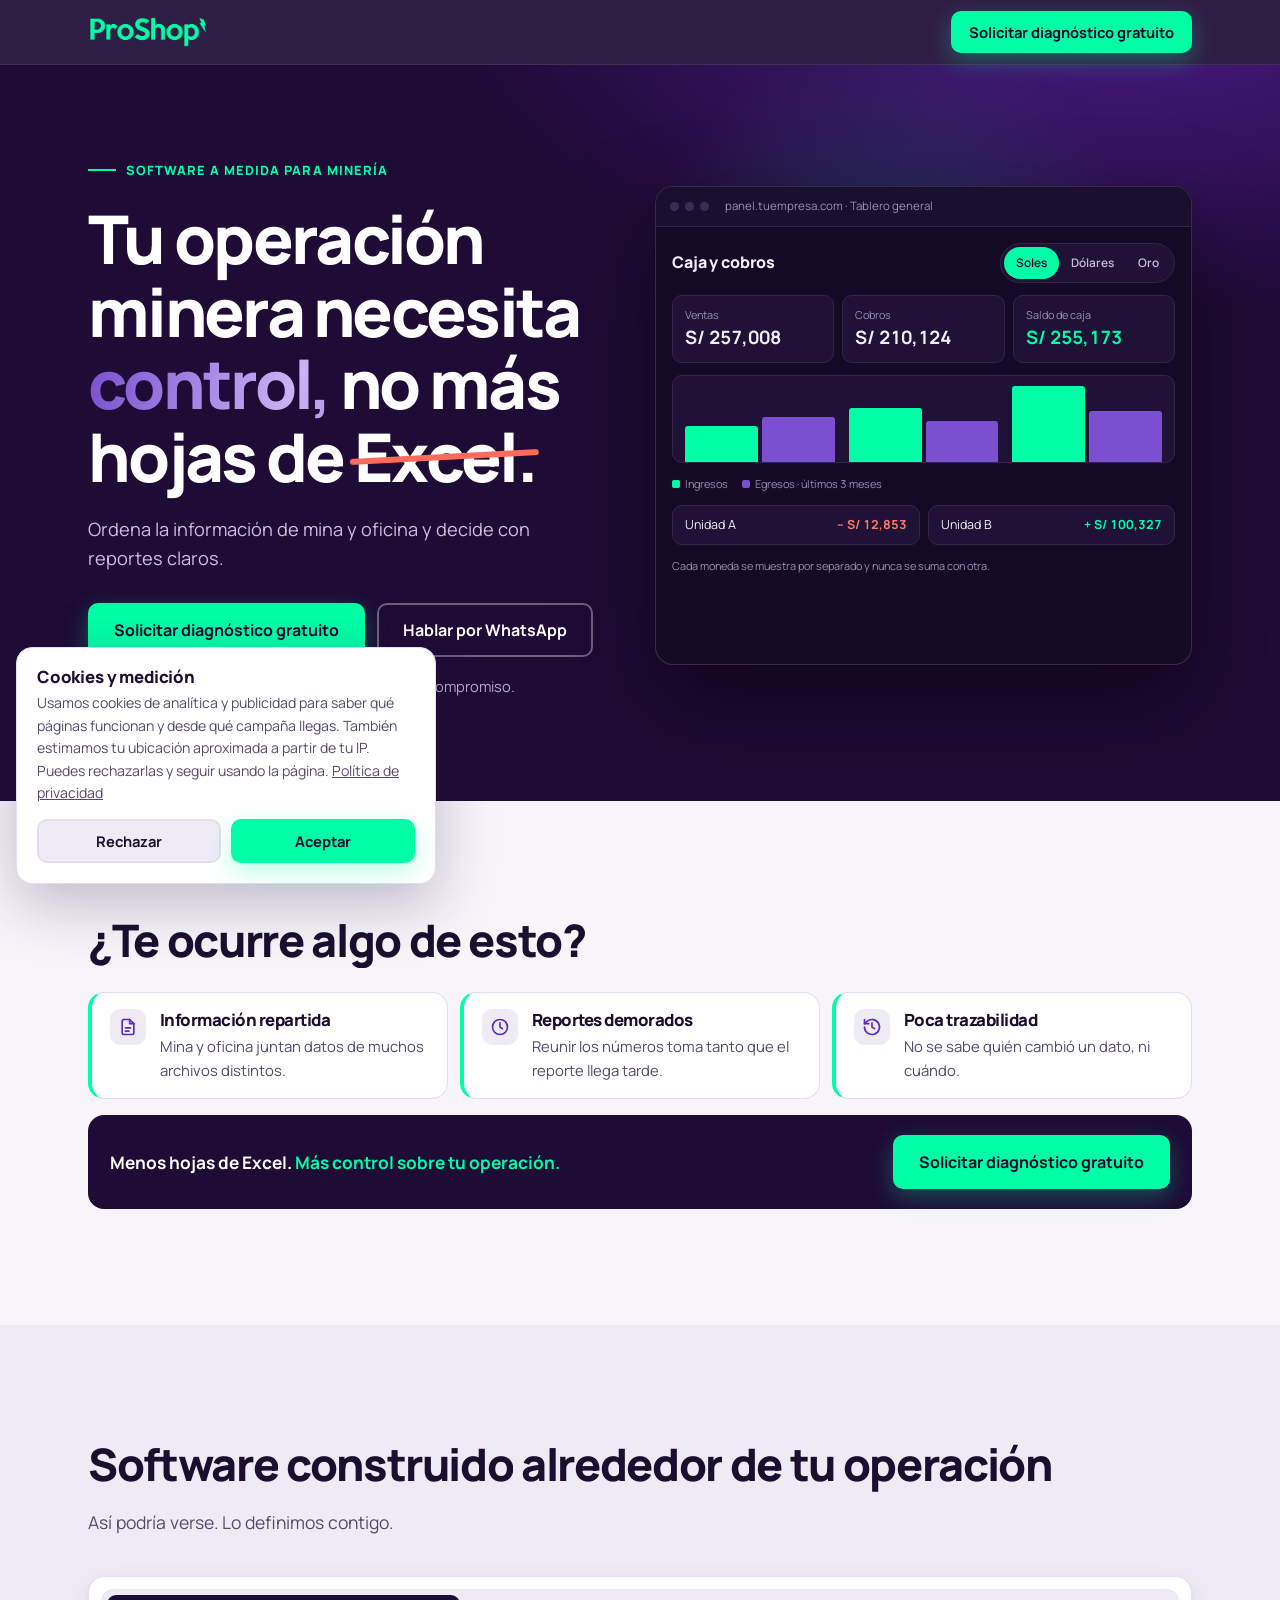
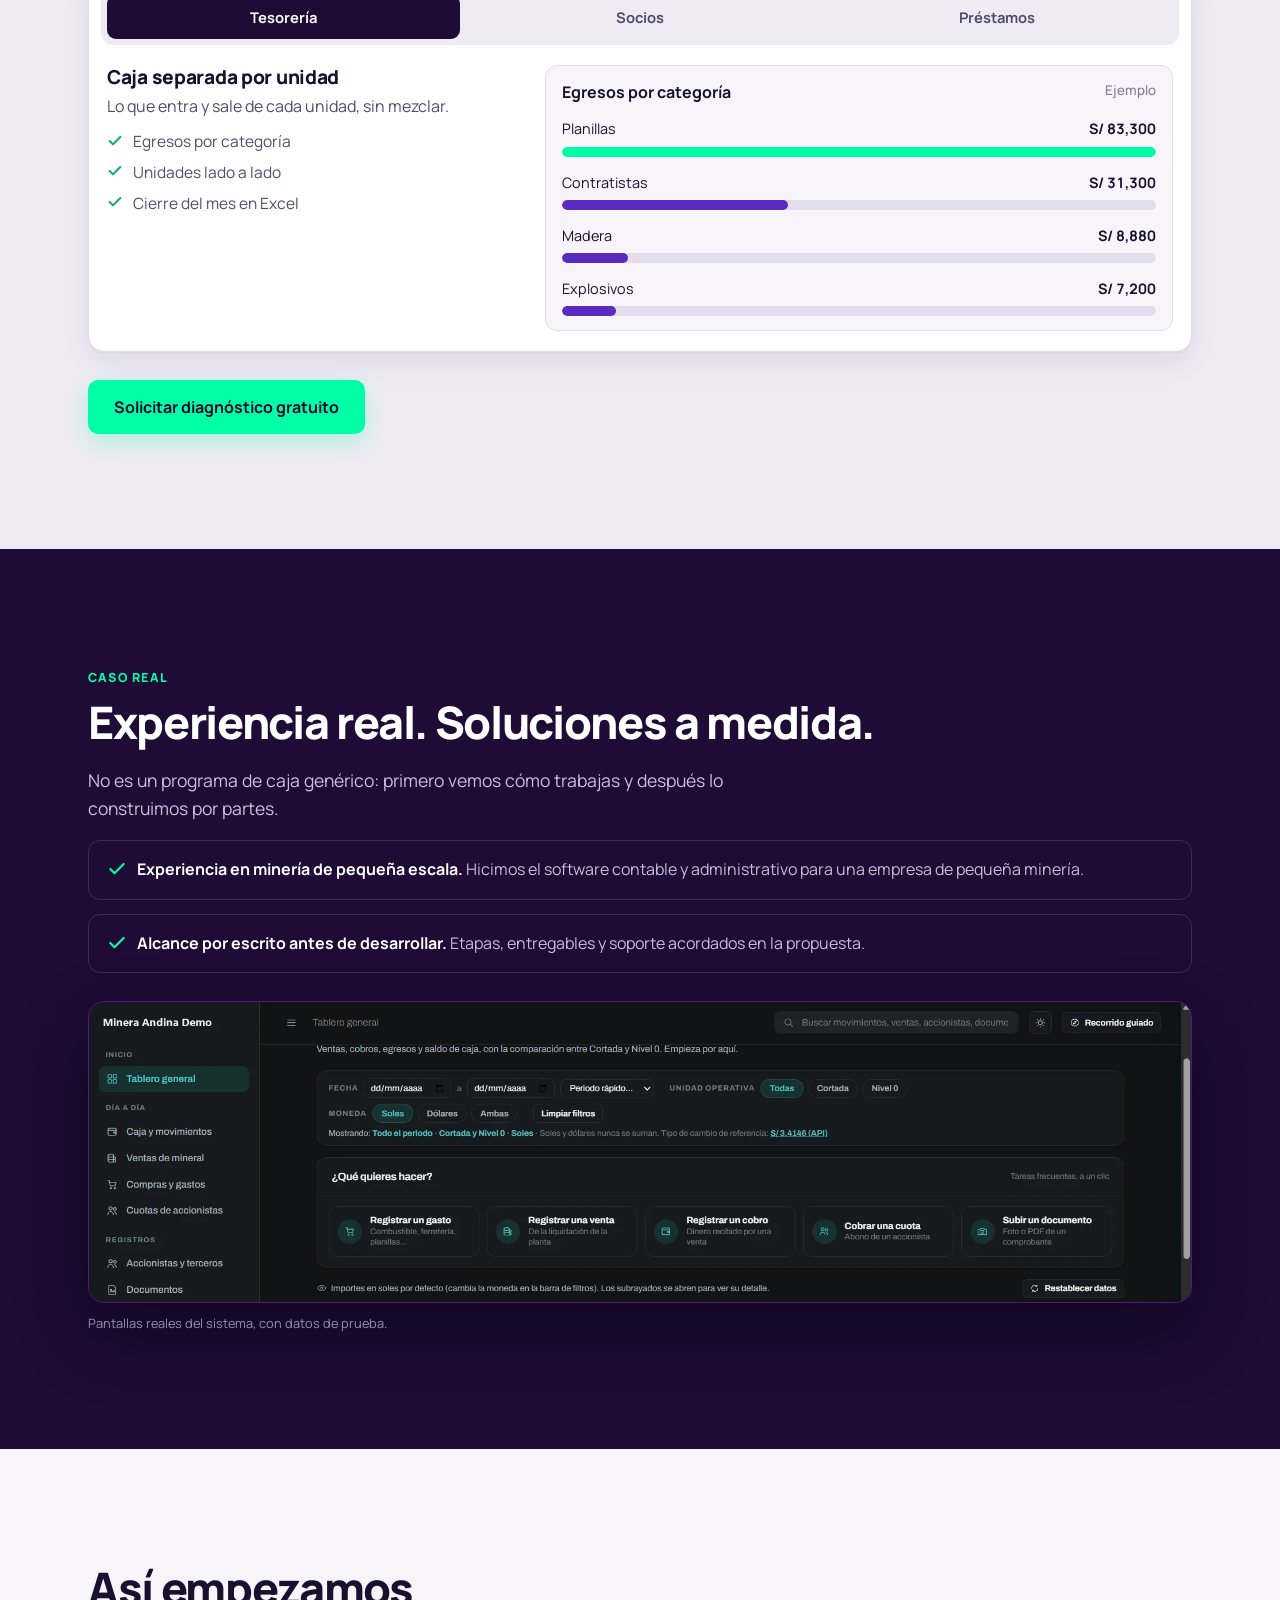
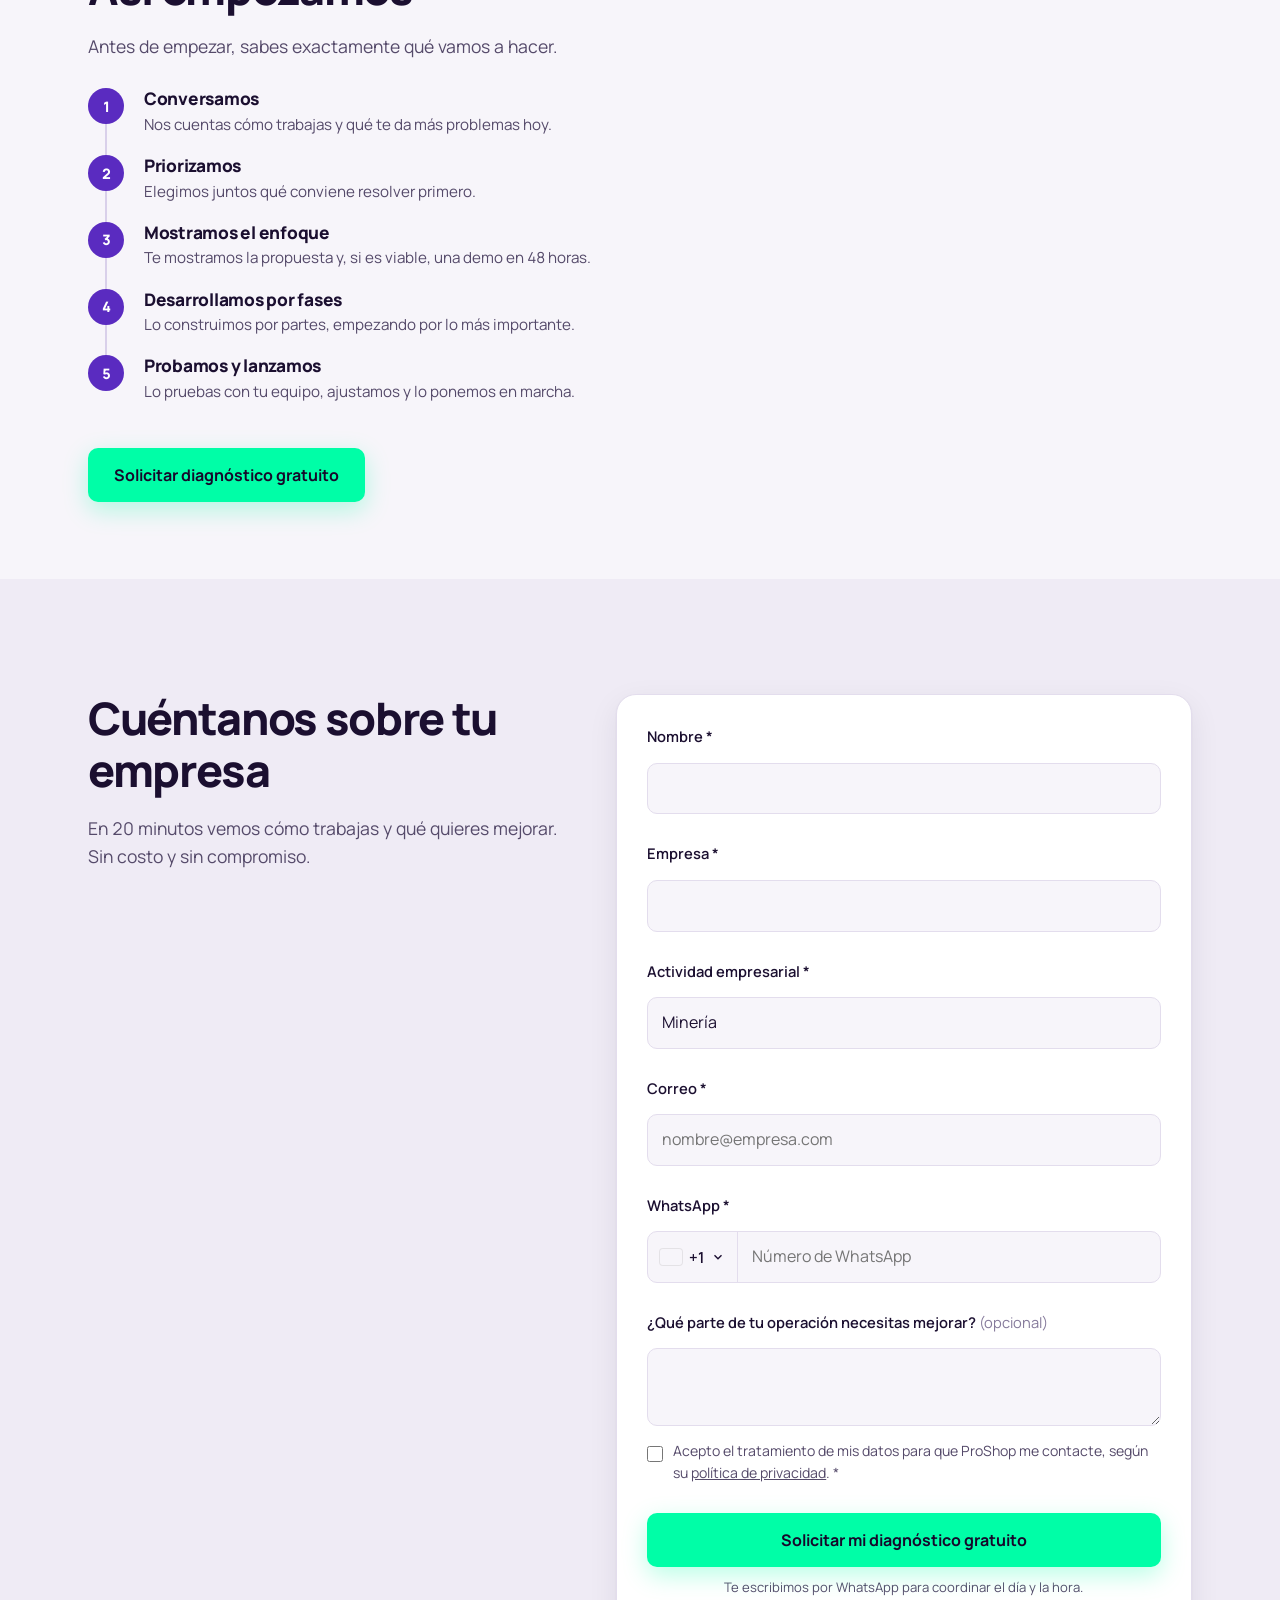
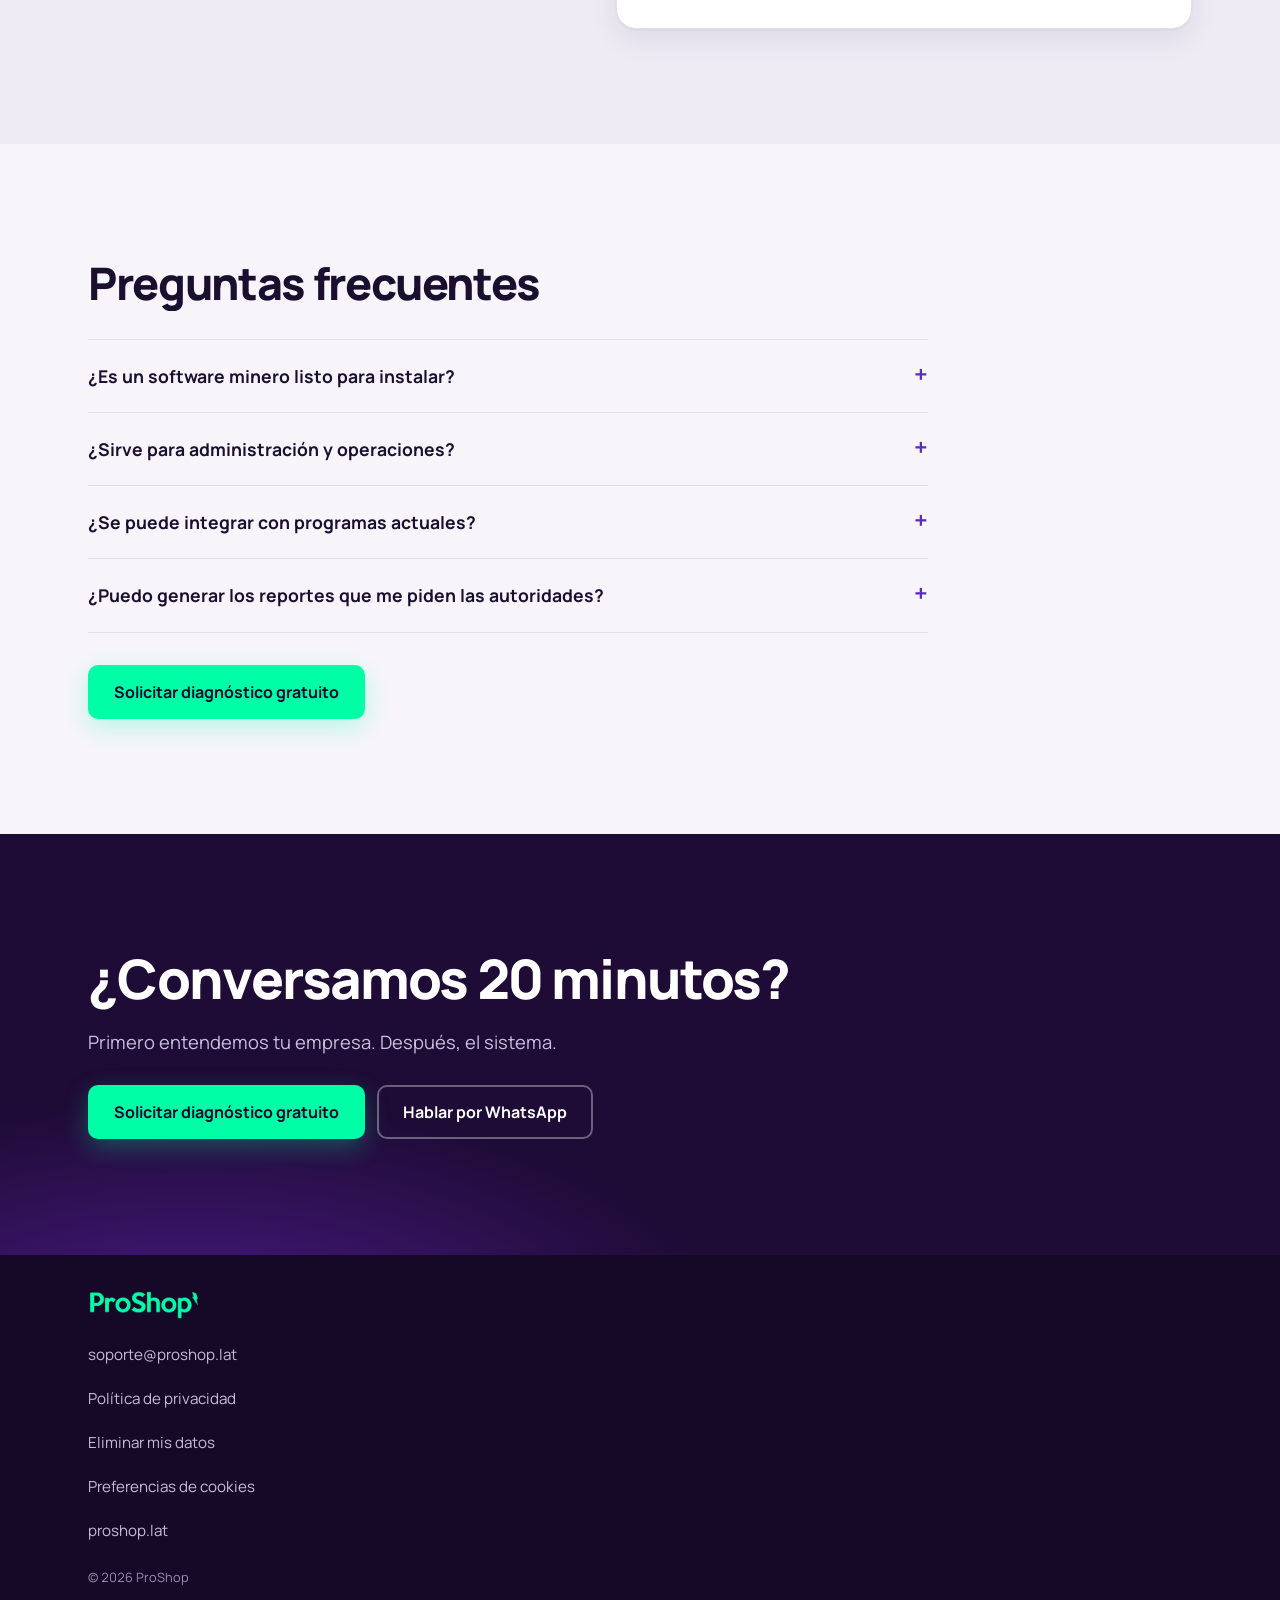
==== commit b80ca454: "Página de eliminación de datos (/eliminar-datos) en las 4 landings, enlazada desde el pie y la polít" ====
--- a/landing-mineria/site/index.html
+++ b/landing-mineria/site/index.html
@@ -910,6 +910,7 @@
     <ul class="ft-links">
       <li><a href="mailto:soporte@proshop.lat">soporte@proshop.lat</a></li>
       <li><a href="/privacidad">Política de privacidad</a></li>
+      <li><a href="/eliminar-datos">Eliminar mis datos</a></li>
       <li><button type="button" class="linkish" id="ck-open">Preferencias de cookies</button></li>
       <li><a href="https://proshop.lat/">proshop.lat</a></li>
     </ul>
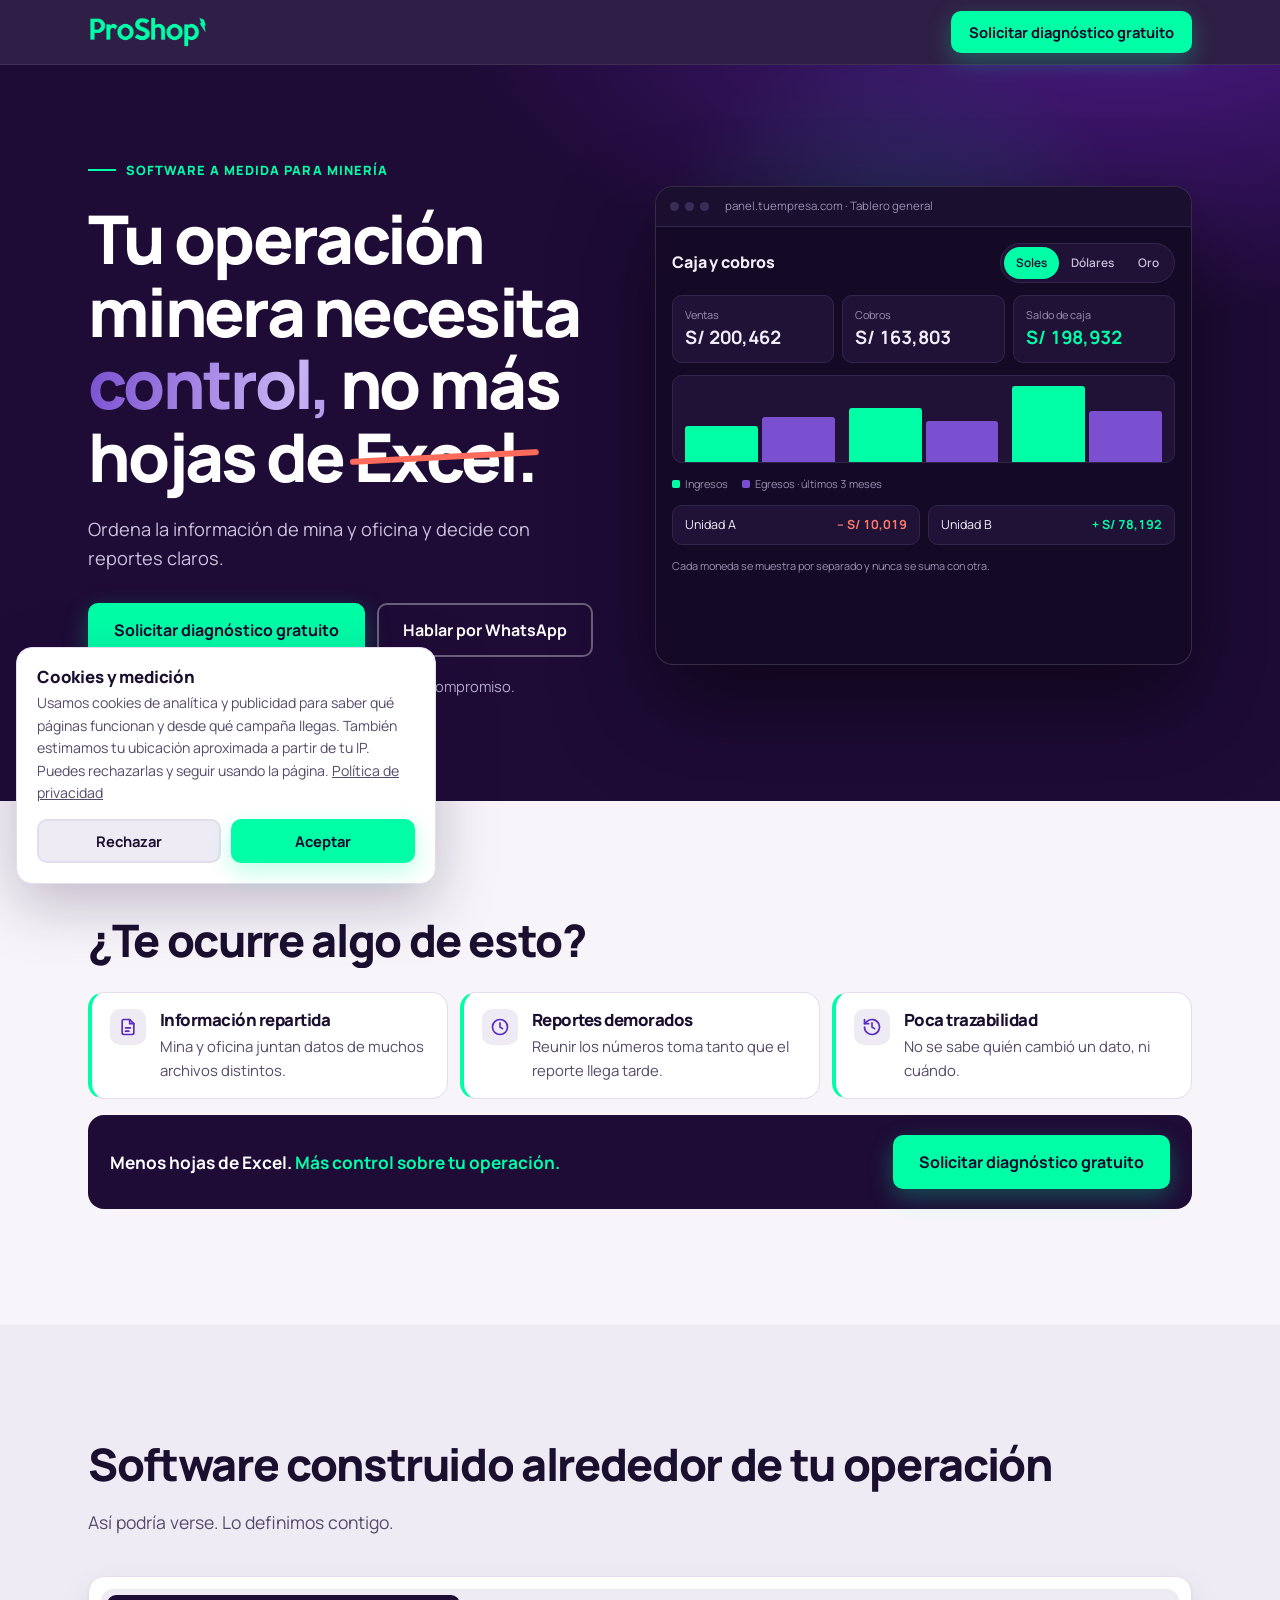
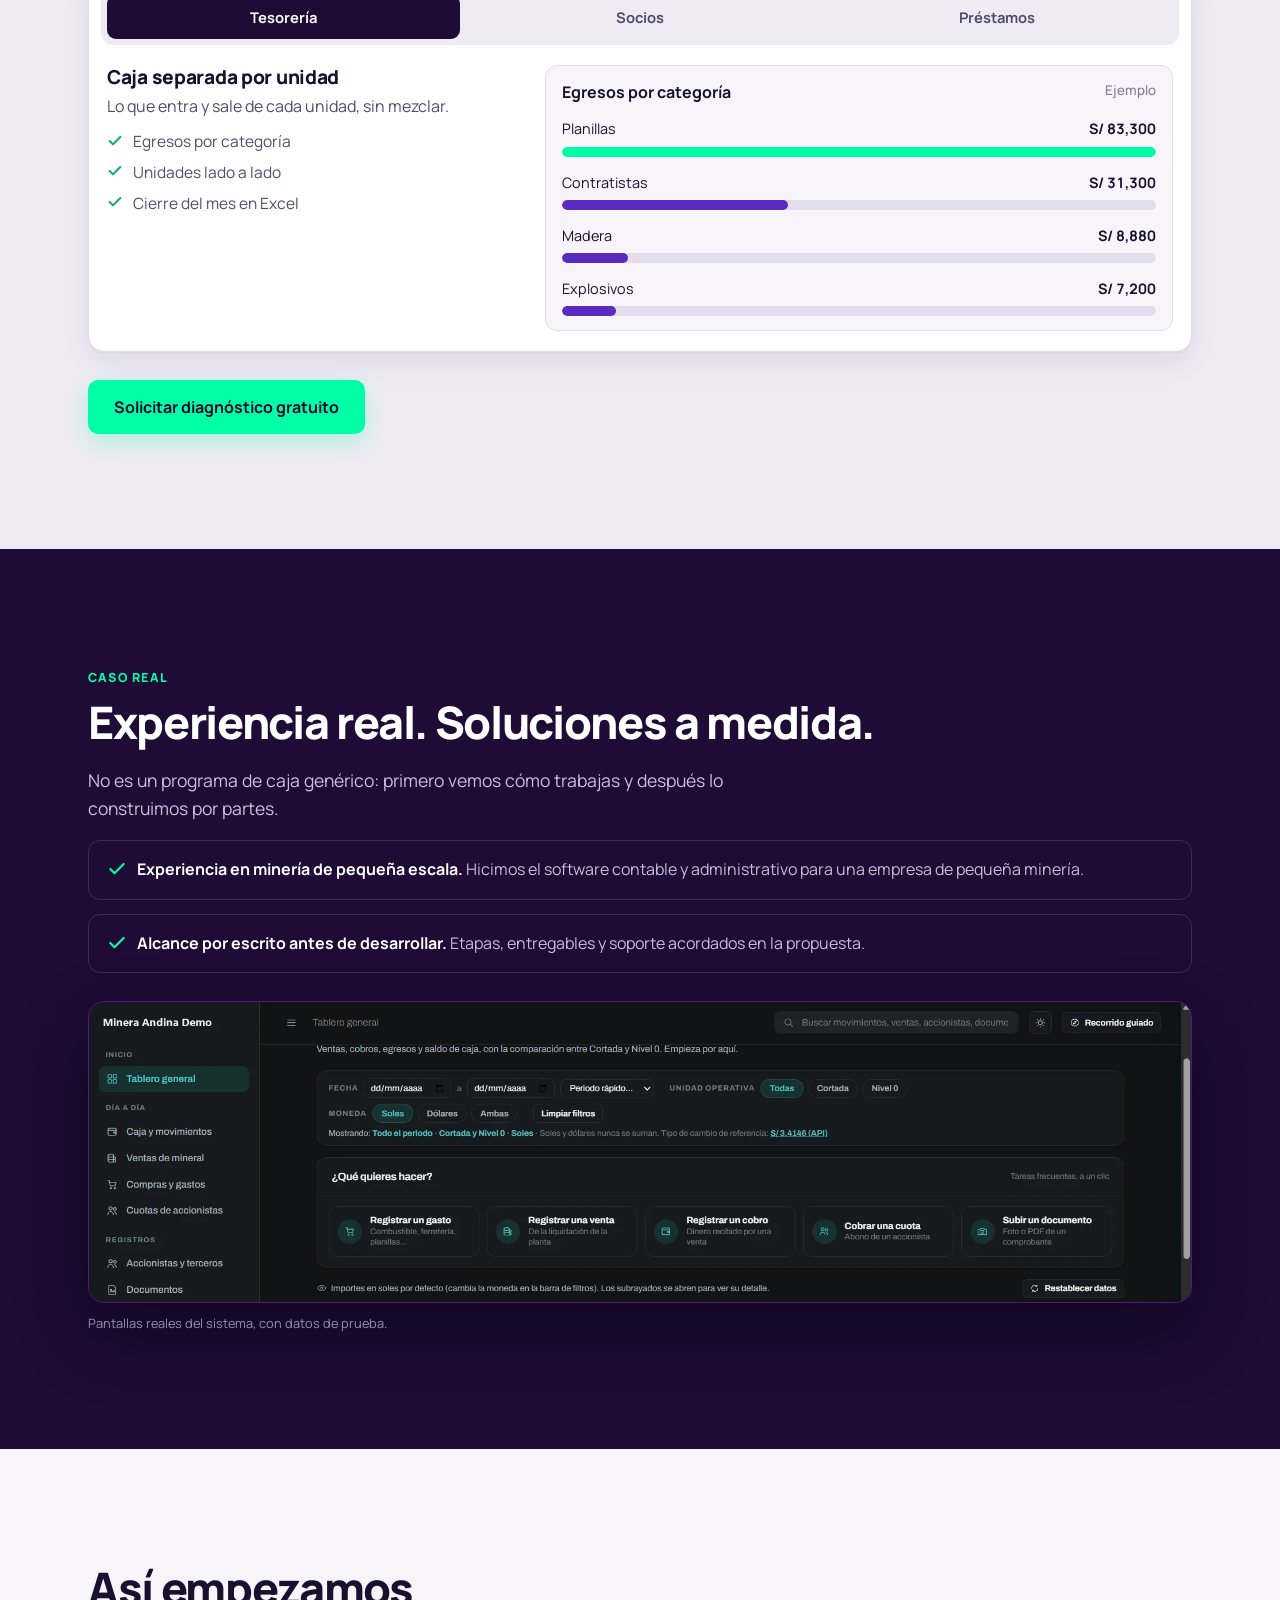
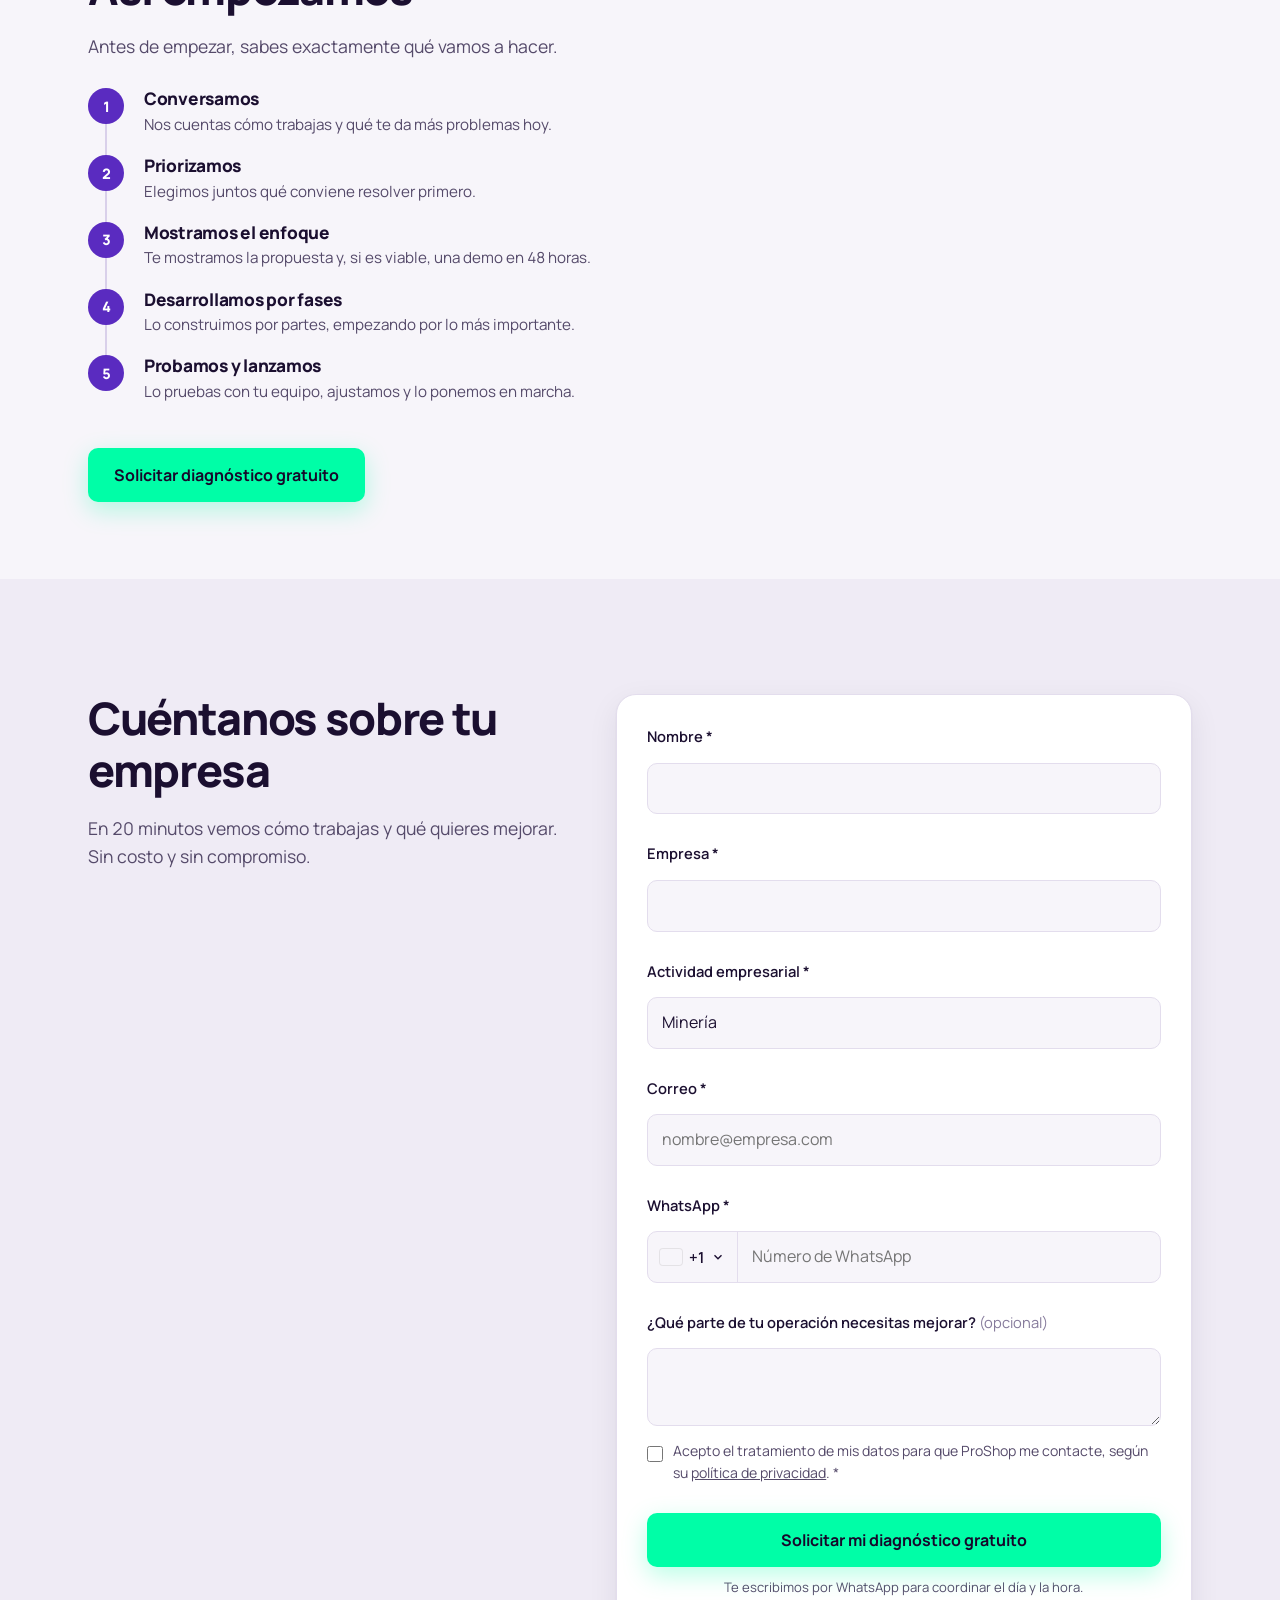
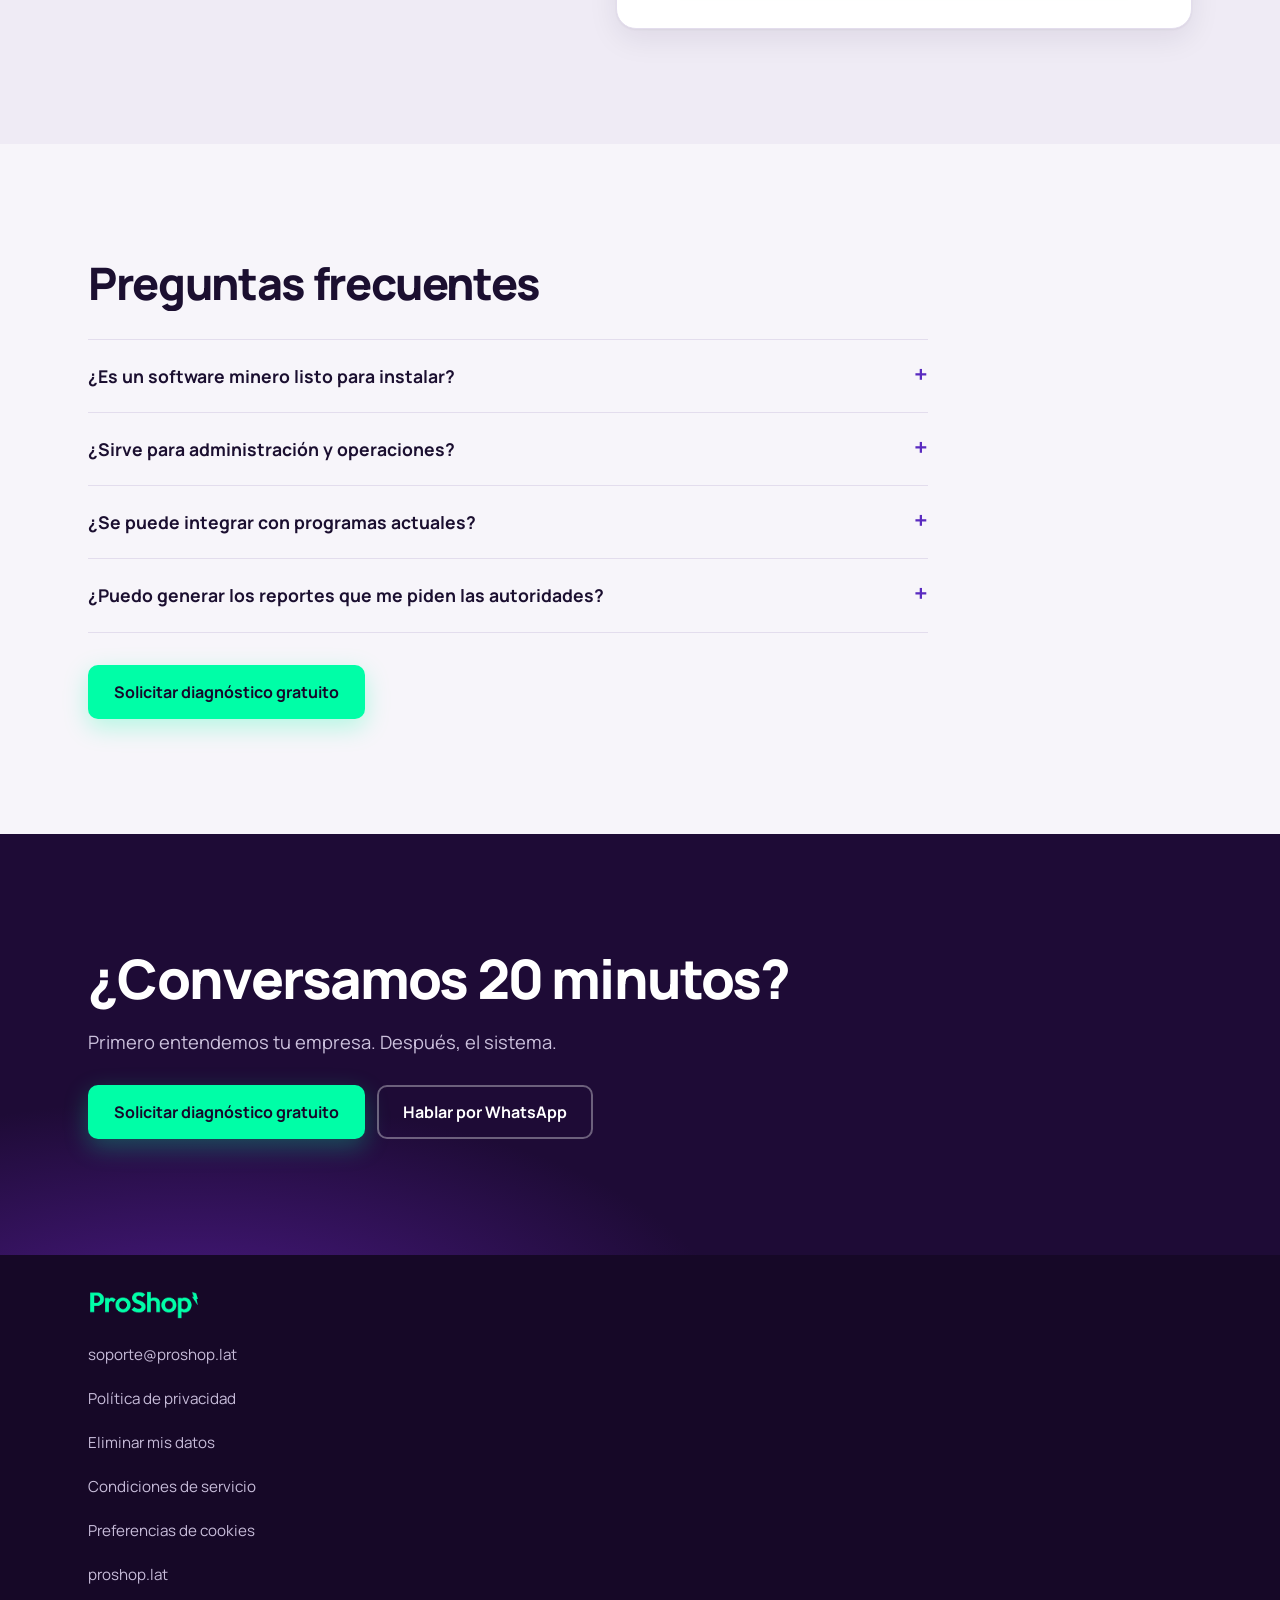
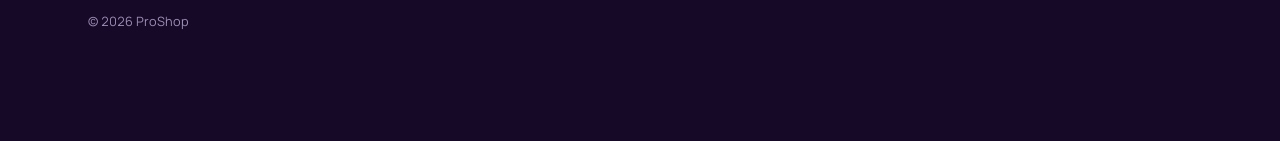
==== commit 4add0476: "Condiciones de servicio (/terminos) en las 4 landings, enlazadas desde los pies Co-Authored-By: Clau" ====
--- a/landing-mineria/site/index.html
+++ b/landing-mineria/site/index.html
@@ -911,6 +911,7 @@
       <li><a href="mailto:soporte@proshop.lat">soporte@proshop.lat</a></li>
       <li><a href="/privacidad">Política de privacidad</a></li>
       <li><a href="/eliminar-datos">Eliminar mis datos</a></li>
+      <li><a href="/terminos">Condiciones de servicio</a></li>
       <li><button type="button" class="linkish" id="ck-open">Preferencias de cookies</button></li>
       <li><a href="https://proshop.lat/">proshop.lat</a></li>
     </ul>
